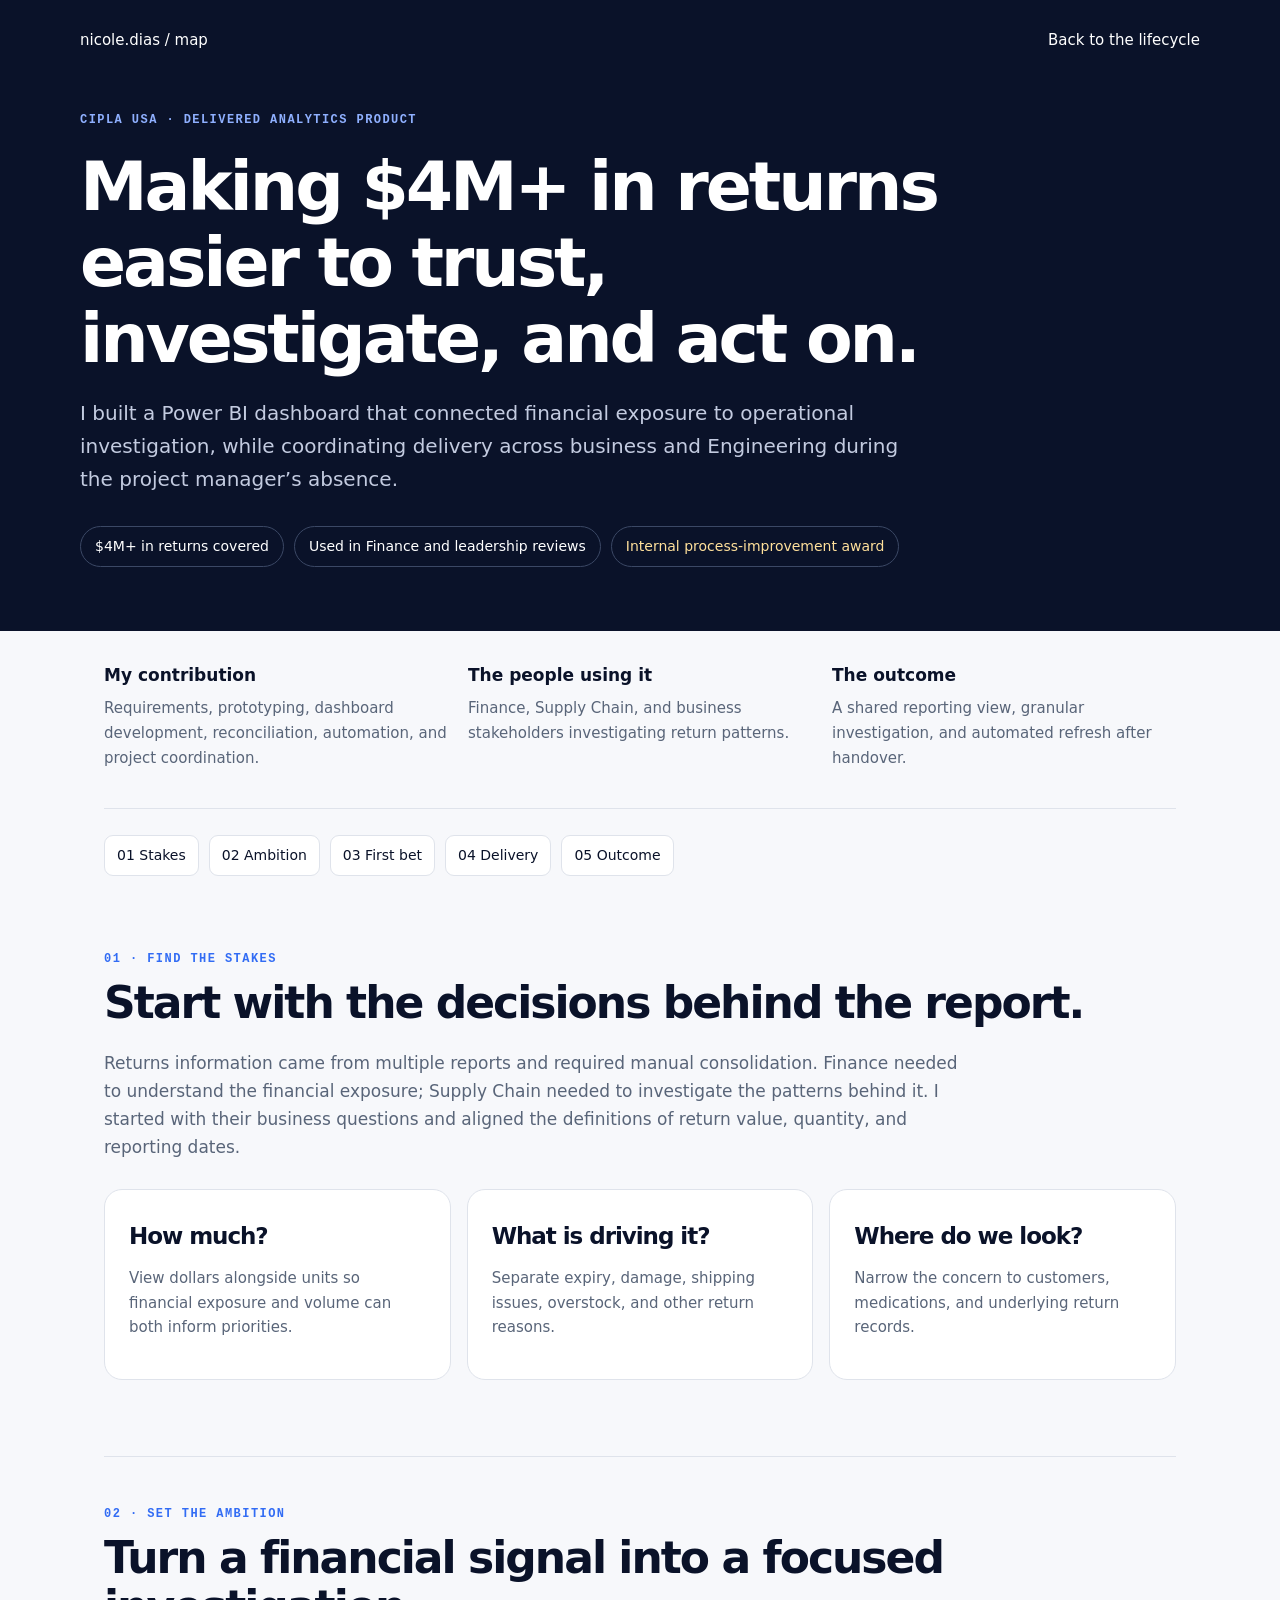
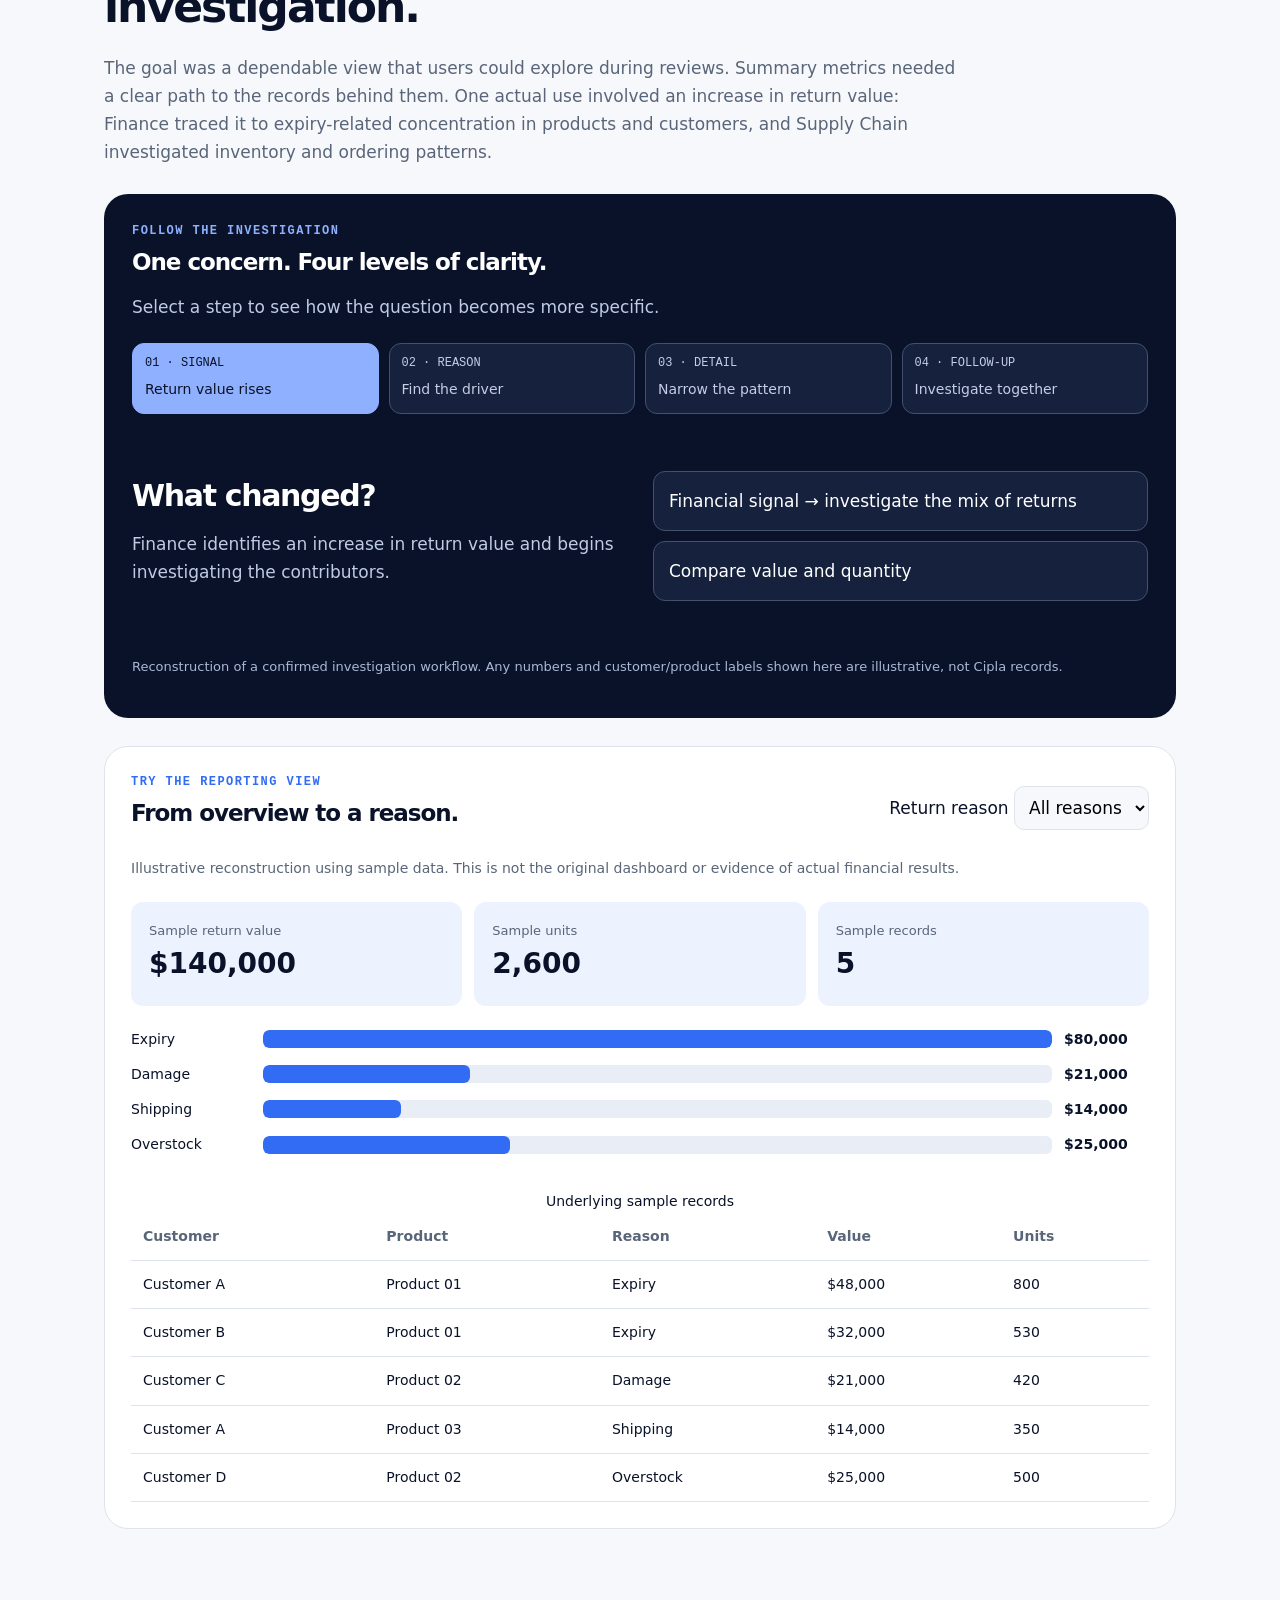
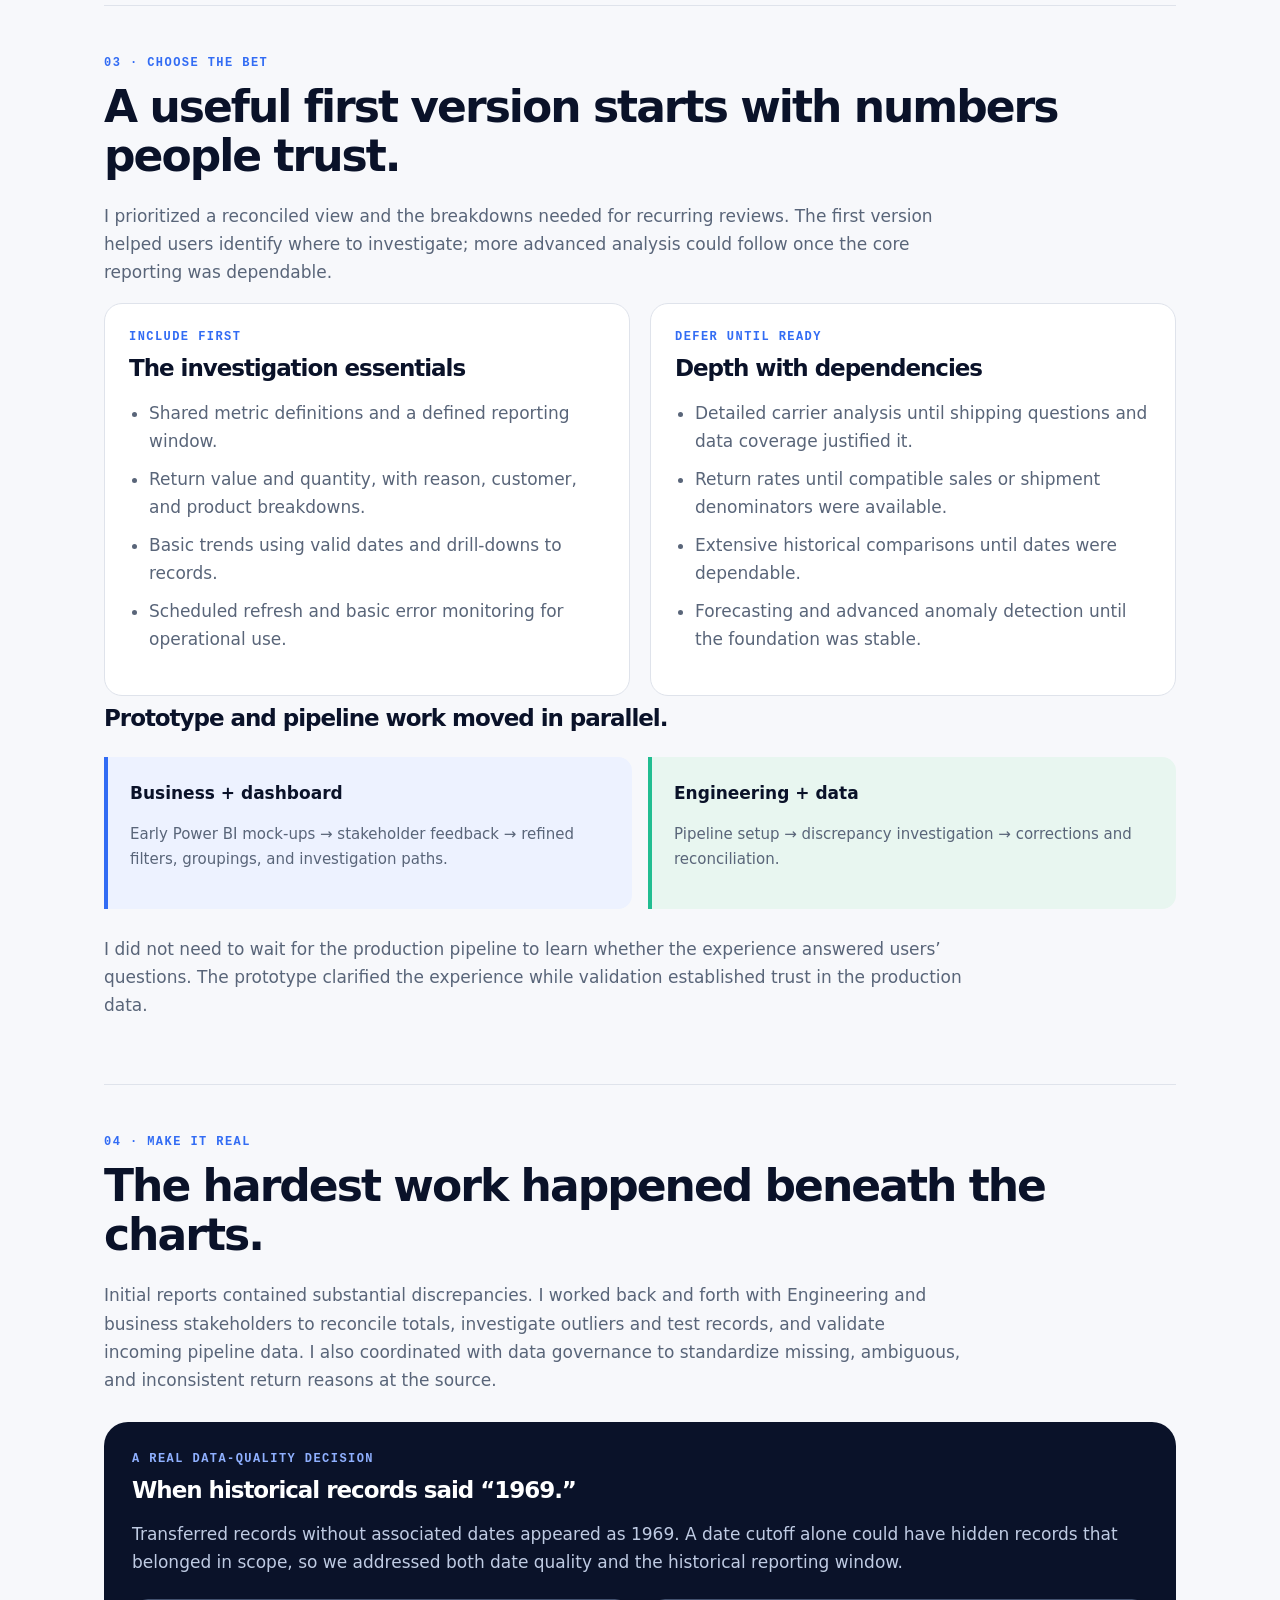
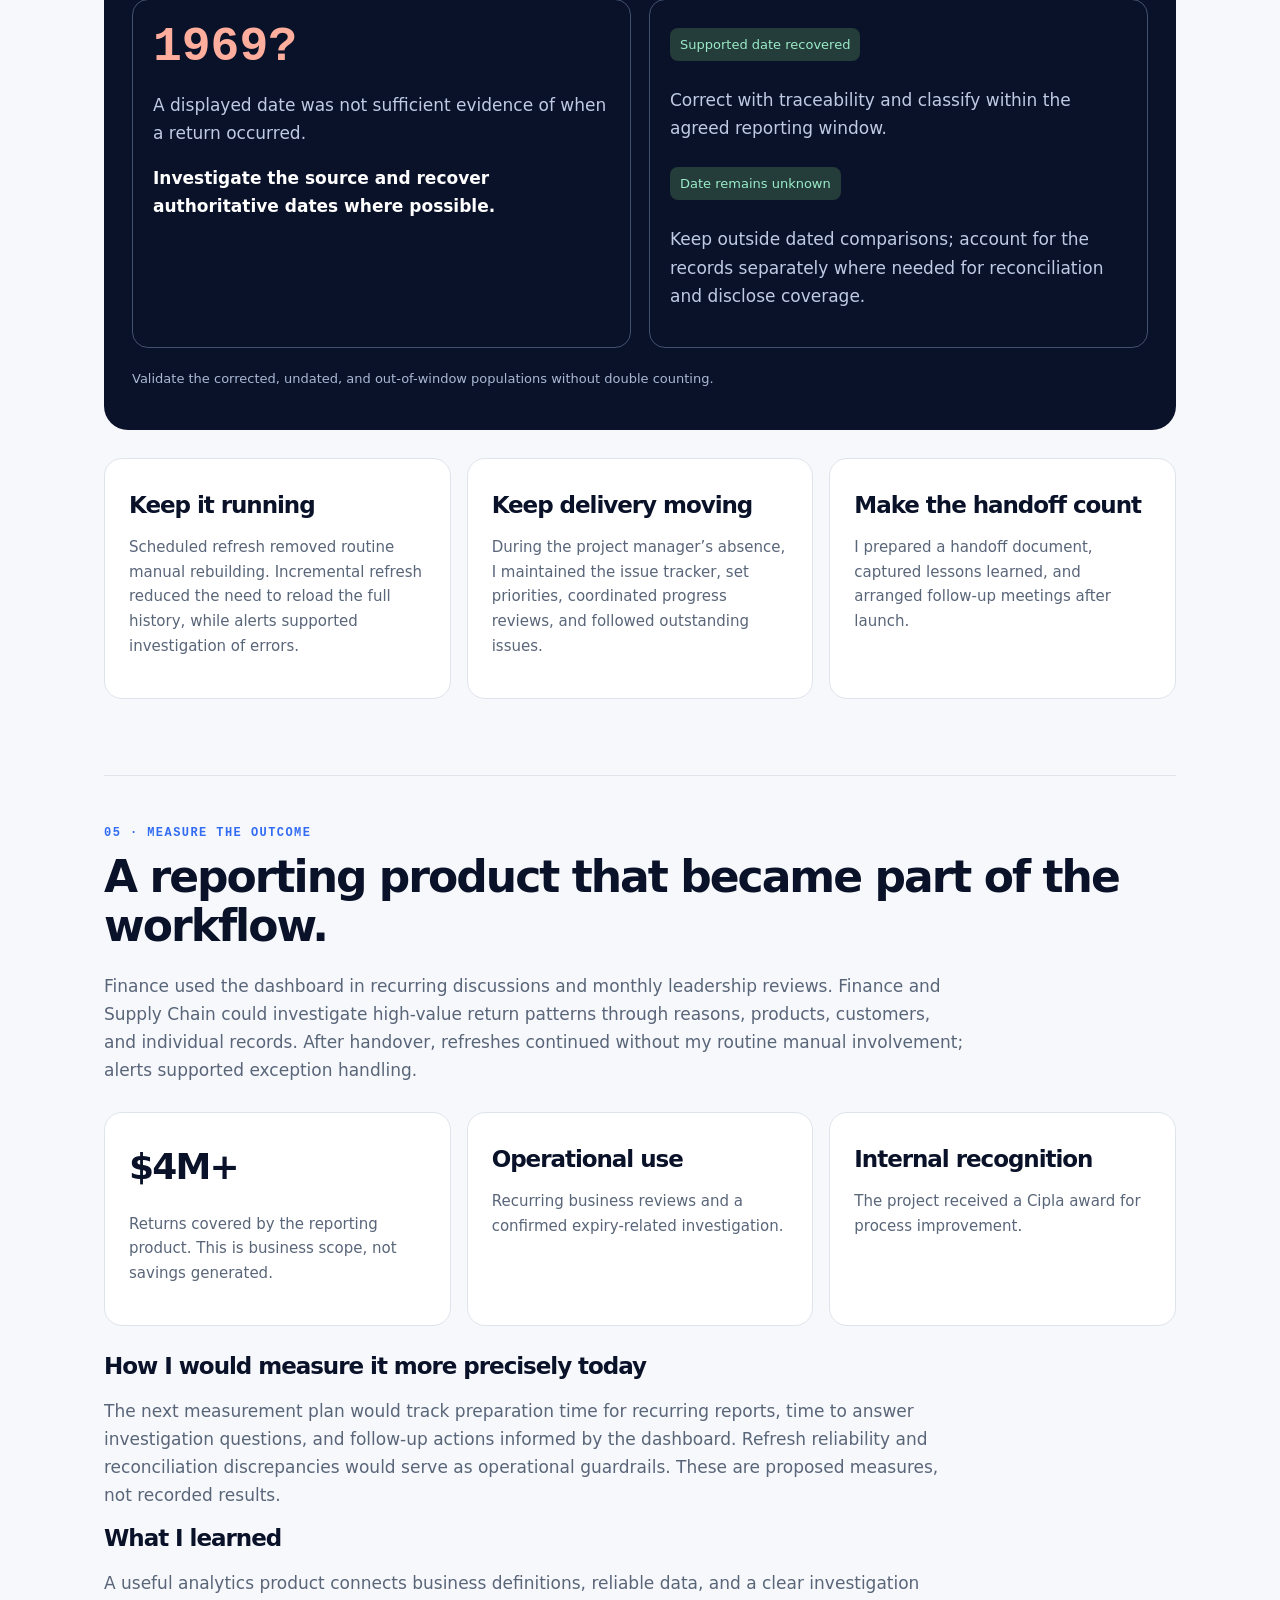
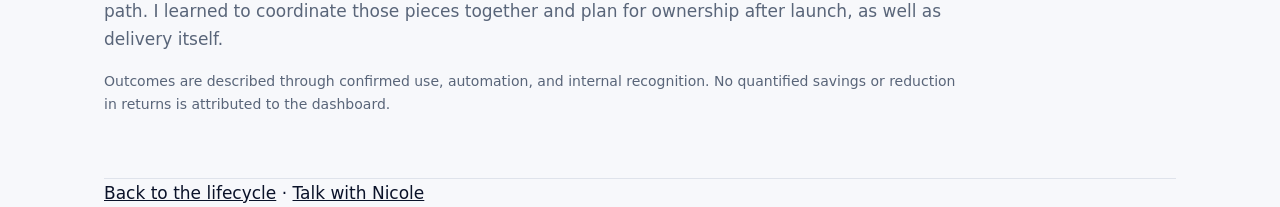
==== cipla-returns.html @ 7eb4c74a "Add Cipla returns case study with interactive investigation and sample reporting" ====
<!doctype html><html lang="en"><head><meta charset="utf-8"><meta name="viewport" content="width=device-width,initial-scale=1"><title>Cipla Returns | Nicole Dias</title><meta name="description" content="How Nicole Dias built reliable returns reporting, coordinated delivery, and helped Finance and Supply Chain investigate $4M+ in product returns."><style>
:root{--ink:#0a1229;--blue:#326cf4;--mint:#21bd91;--paper:#f7f8fb;--muted:#596579;--line:#dfe3eb;--yellow:#f5b82e}*{box-sizing:border-box}body{margin:0;background:var(--paper);color:var(--ink);font:17px/1.65 system-ui,sans-serif}a{color:inherit}button,select{font:inherit}button,a,select{touch-action:manipulation}a:focus-visible,button:focus-visible,select:focus-visible{outline:3px solid var(--yellow);outline-offset:4px}header{background:var(--ink);color:white;padding:28px max(24px,calc((100vw - 1120px)/2)) 64px}.nav{display:flex;justify-content:space-between;gap:20px;font-size:15px}.nav a{text-decoration:none}.wrap{max-width:1120px;margin:auto;padding:0 24px}.kicker{text-transform:uppercase;letter-spacing:.12em;font:600 12px/1.5 ui-monospace,monospace;color:var(--blue)}header .kicker{color:#8fb0ff;margin-top:58px}h1,h2,h3{letter-spacing:-.045em;line-height:1.12}h1{font-size:clamp(38px,6vw,68px);max-width:950px;margin:20px 0}h2{font-size:clamp(30px,4vw,44px);margin:10px 0 22px}h3{font-size:23px;margin:10px 0 16px}header p{color:#c3cbe0;max-width:830px;font-size:20px}.badges{display:flex;gap:10px;flex-wrap:wrap;margin-top:30px}.badge{border:1px solid #3b4865;border-radius:30px;padding:8px 14px;font-size:14px}.badge.award{color:#ffe09b}.overview{display:grid;grid-template-columns:repeat(3,1fr);gap:20px;padding:30px 0;border-bottom:1px solid var(--line)}.overview b{display:block}.overview p{font-size:15px;color:var(--muted);margin:7px 0}.contents{display:flex;gap:10px;flex-wrap:wrap;padding:26px 0}.contents a{border:1px solid var(--line);border-radius:9px;padding:8px 12px;font-size:14px;text-decoration:none;background:white}section{padding:48px 0;scroll-margin-top:20px;border-bottom:1px solid var(--line)}section>p{max-width:860px;color:var(--muted)}.cards{display:grid;grid-template-columns:repeat(3,1fr);gap:16px;margin:28px 0}.card{background:white;border:1px solid var(--line);border-radius:18px;padding:24px}.card p{color:var(--muted);font-size:15px}.card .big{font-size:36px;font-weight:750;letter-spacing:-.05em}.note{font-size:14px;color:var(--muted);margin:14px 0}.visual{background:var(--ink);color:white;border-radius:24px;padding:28px;margin-top:28px}.visual .kicker{color:#8fb0ff}.visual p{color:#bfcbe3}.stepnav{display:grid;grid-template-columns:repeat(4,1fr);gap:10px;margin:22px 0}.stepnav button{border:1px solid #43516e;color:#c4cee5;background:#15213d;border-radius:12px;padding:12px;text-align:left;cursor:pointer;font-size:14px}.stepnav button[aria-pressed=true]{background:#8fb0ff;color:var(--ink);border-color:#8fb0ff}.stepnav small{display:block;font:12px ui-monospace,monospace;margin-bottom:8px}.investigation{min-height:200px;display:grid;grid-template-columns:1fr 1fr;gap:26px;align-items:center}.investigation h3{font-size:30px}.illustration{display:grid;gap:10px}.bar{display:grid;grid-template-columns:110px 1fr 50px;align-items:center;gap:12px;font-size:14px}.track{height:18px;background:#27344f;border-radius:6px;overflow:hidden}.fill{height:100%;background:#8fb0ff;border-radius:6px}.illustration .chip{padding:15px;border:1px solid #44516b;border-radius:12px;background:#15213d}.caption{font-size:13px;color:#aab8d5!important;margin-top:20px}.dash{background:white;border:1px solid var(--line);border-radius:24px;padding:26px;margin:28px 0}.dashhead{display:flex;justify-content:space-between;align-items:center;gap:20px}.dashhead select{max-width:100%;border:1px solid var(--line);padding:10px;border-radius:10px;background:var(--paper)}.metrics{display:grid;grid-template-columns:repeat(3,1fr);gap:12px;margin:22px 0}.metric{background:#edf2ff;border-radius:12px;padding:18px}.metric span{display:block;font-size:13px;color:var(--muted)}.metric strong{font-size:28px}.dashboardbars .track{background:#e8edf6}.dashboardbars .fill{background:var(--blue)}.dashboardbars .bar{color:var(--ink);grid-template-columns:120px 1fr 85px;margin:12px 0}.table-scroll{overflow-x:auto}table{width:100%;border-collapse:collapse;font-size:14px;margin-top:22px}th,td{text-align:left;padding:12px;border-bottom:1px solid var(--line)}th{color:var(--muted)}.scope{display:grid;grid-template-columns:1fr 1fr;gap:20px}.scope ul{padding-left:20px;color:var(--muted)}.scope li{margin:10px 0}.timeline{display:grid;grid-template-columns:1fr 1fr;gap:16px;margin:26px 0}.lane{border-left:4px solid var(--blue);background:#edf2ff;padding:22px;border-radius:0 14px 14px 0}.lane:nth-child(2){border-color:var(--mint);background:#e8f6f0}.lane p{font-size:15px;color:var(--muted)}.dateflow{display:grid;grid-template-columns:1fr 1fr;gap:18px;margin-top:22px}.dateflow>div{border:1px solid #43516e;border-radius:16px;padding:20px}.dateflow b{display:block}.dateflow .old{font:700 48px ui-monospace,monospace;color:#ffae9d}.status{display:inline-block;padding:6px 10px;border-radius:8px;background:#243c3a;color:#9aebc8;font-size:13px;margin:8px 0}footer{padding:40px 0 60px}.skip{position:absolute;left:-9999px}.skip:focus{left:20px;top:20px;background:white;color:black;padding:12px;z-index:2}@media(max-width:700px){.overview,.cards,.scope,.timeline,.dateflow,.investigation{grid-template-columns:1fr}.stepnav{grid-template-columns:1fr 1fr}.dashhead{align-items:start;flex-direction:column}.metrics{grid-template-columns:1fr}.bar,.dashboardbars .bar{grid-template-columns:90px 1fr 65px}.visual,.dash{padding:20px}.nav{flex-wrap:wrap}header{padding-bottom:40px}section{padding:36px 0}}@media(prefers-reduced-motion:reduce){*{scroll-behavior:auto!important}}
</style></head><body><a class="skip" href="#main">Skip to case study</a><header><nav class="nav" aria-label="Main"><a href="index.html">nicole.dias / map</a><a href="index.html#thinking">Back to the lifecycle</a></nav><div class="kicker">Cipla USA · Delivered analytics product</div><h1>Making $4M+ in returns easier to trust, investigate, and act on.</h1><p>I built a Power BI dashboard that connected financial exposure to operational investigation, while coordinating delivery across business and Engineering during the project manager’s absence.</p><div class="badges"><span class="badge">$4M+ in returns covered</span><span class="badge">Used in Finance and leadership reviews</span><span class="badge award">Internal process-improvement award</span></div></header><main id="main" class="wrap"><div class="overview"><div><b>My contribution</b><p>Requirements, prototyping, dashboard development, reconciliation, automation, and project coordination.</p></div><div><b>The people using it</b><p>Finance, Supply Chain, and business stakeholders investigating return patterns.</p></div><div><b>The outcome</b><p>A shared reporting view, granular investigation, and automated refresh after handover.</p></div></div><nav class="contents" aria-label="Case study stages"><a href="#stakes">01 Stakes</a><a href="#ambition">02 Ambition</a><a href="#bet">03 First bet</a><a href="#real">04 Delivery</a><a href="#outcome">05 Outcome</a></nav>
<section id="stakes"><div class="kicker">01 · Find the stakes</div><h2>Start with the decisions behind the report.</h2><p>Returns information came from multiple reports and required manual consolidation. Finance needed to understand the financial exposure; Supply Chain needed to investigate the patterns behind it. I started with their business questions and aligned the definitions of return value, quantity, and reporting dates.</p><div class="cards"><div class="card"><h3>How much?</h3><p>View dollars alongside units so financial exposure and volume can both inform priorities.</p></div><div class="card"><h3>What is driving it?</h3><p>Separate expiry, damage, shipping issues, overstock, and other return reasons.</p></div><div class="card"><h3>Where do we look?</h3><p>Narrow the concern to customers, medications, and underlying return records.</p></div></div></section>
<section id="ambition"><div class="kicker">02 · Set the ambition</div><h2>Turn a financial signal into a focused investigation.</h2><p>The goal was a dependable view that users could explore during reviews. Summary metrics needed a clear path to the records behind them. One actual use involved an increase in return value: Finance traced it to expiry-related concentration in products and customers, and Supply Chain investigated inventory and ordering patterns.</p><div class="visual"><div class="kicker">Follow the investigation</div><h3>One concern. Four levels of clarity.</h3><p>Select a step to see how the question becomes more specific.</p><div class="stepnav" role="group" aria-label="Returns investigation"><button type="button" data-step="0" aria-pressed="true"><small>01 · SIGNAL</small>Return value rises</button><button type="button" data-step="1" aria-pressed="false"><small>02 · REASON</small>Find the driver</button><button type="button" data-step="2" aria-pressed="false"><small>03 · DETAIL</small>Narrow the pattern</button><button type="button" data-step="3" aria-pressed="false"><small>04 · FOLLOW-UP</small>Investigate together</button></div><div class="investigation" aria-live="polite"><div><h3 id="ititle">What changed?</h3><p id="icopy">Finance identifies an increase in return value and begins investigating the contributors.</p></div><div id="ivisual" class="illustration"></div></div><p class="caption">Reconstruction of a confirmed investigation workflow. Any numbers and customer/product labels shown here are illustrative, not Cipla records.</p></div>
<div class="dash"><div class="dashhead"><div><div class="kicker">Try the reporting view</div><h3>From overview to a reason.</h3></div><label>Return reason <select id="reason"><option value="All">All reasons</option><option>Expiry</option><option>Damage</option><option>Shipping</option><option>Overstock</option></select></label></div><p class="note">Illustrative reconstruction using sample data. This is not the original dashboard or evidence of actual financial results.</p><div class="metrics"><div class="metric"><span>Sample return value</span><strong id="dvalue"></strong></div><div class="metric"><span>Sample units</span><strong id="dunits"></strong></div><div class="metric"><span>Sample records</span><strong id="drecords"></strong></div></div><div id="dbars" class="dashboardbars" aria-label="Return value by reason"></div><div class="table-scroll"><table><caption>Underlying sample records</caption><thead><tr><th>Customer</th><th>Product</th><th>Reason</th><th>Value</th><th>Units</th></tr></thead><tbody id="rows"></tbody></table></div></div></section>
<section id="bet"><div class="kicker">03 · Choose the bet</div><h2>A useful first version starts with numbers people trust.</h2><p>I prioritized a reconciled view and the breakdowns needed for recurring reviews. The first version helped users identify where to investigate; more advanced analysis could follow once the core reporting was dependable.</p><div class="scope"><div class="card"><div class="kicker">Include first</div><h3>The investigation essentials</h3><ul><li>Shared metric definitions and a defined reporting window.</li><li>Return value and quantity, with reason, customer, and product breakdowns.</li><li>Basic trends using valid dates and drill-downs to records.</li><li>Scheduled refresh and basic error monitoring for operational use.</li></ul></div><div class="card"><div class="kicker">Defer until ready</div><h3>Depth with dependencies</h3><ul><li>Detailed carrier analysis until shipping questions and data coverage justified it.</li><li>Return rates until compatible sales or shipment denominators were available.</li><li>Extensive historical comparisons until dates were dependable.</li><li>Forecasting and advanced anomaly detection until the foundation was stable.</li></ul></div></div><h3>Prototype and pipeline work moved in parallel.</h3><div class="timeline"><div class="lane"><b>Business + dashboard</b><p>Early Power BI mock-ups → stakeholder feedback → refined filters, groupings, and investigation paths.</p></div><div class="lane"><b>Engineering + data</b><p>Pipeline setup → discrepancy investigation → corrections and reconciliation.</p></div></div><p>I did not need to wait for the production pipeline to learn whether the experience answered users’ questions. The prototype clarified the experience while validation established trust in the production data.</p></section>
<section id="real"><div class="kicker">04 · Make it real</div><h2>The hardest work happened beneath the charts.</h2><p>Initial reports contained substantial discrepancies. I worked back and forth with Engineering and business stakeholders to reconcile totals, investigate outliers and test records, and validate incoming pipeline data. I also coordinated with data governance to standardize missing, ambiguous, and inconsistent return reasons at the source.</p><div class="visual"><div class="kicker">A real data-quality decision</div><h3>When historical records said “1969.”</h3><p>Transferred records without associated dates appeared as 1969. A date cutoff alone could have hidden records that belonged in scope, so we addressed both date quality and the historical reporting window.</p><div class="dateflow"><div><div class="old">1969?</div><p>A displayed date was not sufficient evidence of when a return occurred.</p><b>Investigate the source and recover authoritative dates where possible.</b></div><div><span class="status">Supported date recovered</span><p>Correct with traceability and classify within the agreed reporting window.</p><span class="status">Date remains unknown</span><p>Keep outside dated comparisons; account for the records separately where needed for reconciliation and disclose coverage.</p></div></div><p class="caption">Validate the corrected, undated, and out-of-window populations without double counting.</p></div><div class="cards"><div class="card"><h3>Keep it running</h3><p>Scheduled refresh removed routine manual rebuilding. Incremental refresh reduced the need to reload the full history, while alerts supported investigation of errors.</p></div><div class="card"><h3>Keep delivery moving</h3><p>During the project manager’s absence, I maintained the issue tracker, set priorities, coordinated progress reviews, and followed outstanding issues.</p></div><div class="card"><h3>Make the handoff count</h3><p>I prepared a handoff document, captured lessons learned, and arranged follow-up meetings after launch.</p></div></div></section>
<section id="outcome"><div class="kicker">05 · Measure the outcome</div><h2>A reporting product that became part of the workflow.</h2><p>Finance used the dashboard in recurring discussions and monthly leadership reviews. Finance and Supply Chain could investigate high-value return patterns through reasons, products, customers, and individual records. After handover, refreshes continued without my routine manual involvement; alerts supported exception handling.</p><div class="cards"><div class="card"><div class="big">$4M+</div><p>Returns covered by the reporting product. This is business scope, not savings generated.</p></div><div class="card"><h3>Operational use</h3><p>Recurring business reviews and a confirmed expiry-related investigation.</p></div><div class="card"><h3>Internal recognition</h3><p>The project received a Cipla award for process improvement.</p></div></div><h3>How I would measure it more precisely today</h3><p>The next measurement plan would track preparation time for recurring reports, time to answer investigation questions, and follow-up actions informed by the dashboard. Refresh reliability and reconciliation discrepancies would serve as operational guardrails. These are proposed measures, not recorded results.</p><h3>What I learned</h3><p>A useful analytics product connects business definitions, reliable data, and a clear investigation path. I learned to coordinate those pieces together and plan for ownership after launch, as well as delivery itself.</p><p class="note">Outcomes are described through confirmed use, automation, and internal recognition. No quantified savings or reduction in returns is attributed to the dashboard.</p></section></main><footer class="wrap"><a href="index.html#thinking">Back to the lifecycle</a> · <a href="mailto:dias.nicole210@gmail.com">Talk with Nicole</a></footer>
<script>
const sample=[{customer:'Customer A',product:'Product 01',reason:'Expiry',value:48000,units:800},{customer:'Customer B',product:'Product 01',reason:'Expiry',value:32000,units:530},{customer:'Customer C',product:'Product 02',reason:'Damage',value:21000,units:420},{customer:'Customer A',product:'Product 03',reason:'Shipping',value:14000,units:350},{customer:'Customer D',product:'Product 02',reason:'Overstock',value:25000,units:500}];
const money=n=>new Intl.NumberFormat('en-US',{style:'currency',currency:'USD',maximumFractionDigits:0}).format(n);
function dashboard(){const choice=document.getElementById('reason').value;const data=sample.filter(r=>choice==='All'||r.reason===choice);document.getElementById('dvalue').textContent=money(data.reduce((s,r)=>s+r.value,0));document.getElementById('dunits').textContent=data.reduce((s,r)=>s+r.units,0).toLocaleString();document.getElementById('drecords').textContent=data.length;const reasons=[...new Set(data.map(r=>r.reason))];document.getElementById('dbars').innerHTML=reasons.map(reason=>{const v=data.filter(r=>r.reason===reason).reduce((s,r)=>s+r.value,0);return `<div class="bar"><span>${reason}</span><div class="track"><div class="fill" style="width:${v/80000*100}%"></div></div><b>${money(v)}</b></div>`}).join('');document.getElementById('rows').innerHTML=data.map(r=>`<tr><td>${r.customer}</td><td>${r.product}</td><td>${r.reason}</td><td>${money(r.value)}</td><td>${r.units}</td></tr>`).join('')}
const steps=[{title:'What changed?',copy:'Finance identifies an increase in return value and begins investigating the contributors.',visual:'<div class="chip">Financial signal → investigate the mix of returns</div><div class="chip">Compare value and quantity</div>'},{title:'Which reason stands out?',copy:'Expiry-related returns emerge as a contributor. The next question is where that value is concentrated.',visual:'<div class="chip">Expiry → products and customers</div><div class="chip">Damage · Shipping · Overstock → other investigation paths</div>'},{title:'Where is the concentration?',copy:'Drill-downs narrow the expiry pattern to particular products and customers. Individual records support a closer review.',visual:'<div class="chip">Product → customer → return record</div><div class="chip">Check whether the pattern repeats over time</div>'},{title:'Who follows up?',copy:'Supply Chain reviews inventory and ordering patterns with the relevant business team to determine the appropriate follow-up.',visual:'<div class="chip">Finance: financial exposure</div><div class="chip">Supply Chain: inventory and ordering review</div>'}];
function investigate(i){document.querySelectorAll('[data-step]').forEach(b=>b.setAttribute('aria-pressed',String(Number(b.dataset.step)===i)));document.getElementById('ititle').textContent=steps[i].title;document.getElementById('icopy').textContent=steps[i].copy;document.getElementById('ivisual').innerHTML=steps[i].visual}document.querySelectorAll('[data-step]').forEach(b=>b.addEventListener('click',()=>investigate(Number(b.dataset.step))));document.getElementById('reason').addEventListener('change',dashboard);dashboard();investigate(0);
</script></body></html>
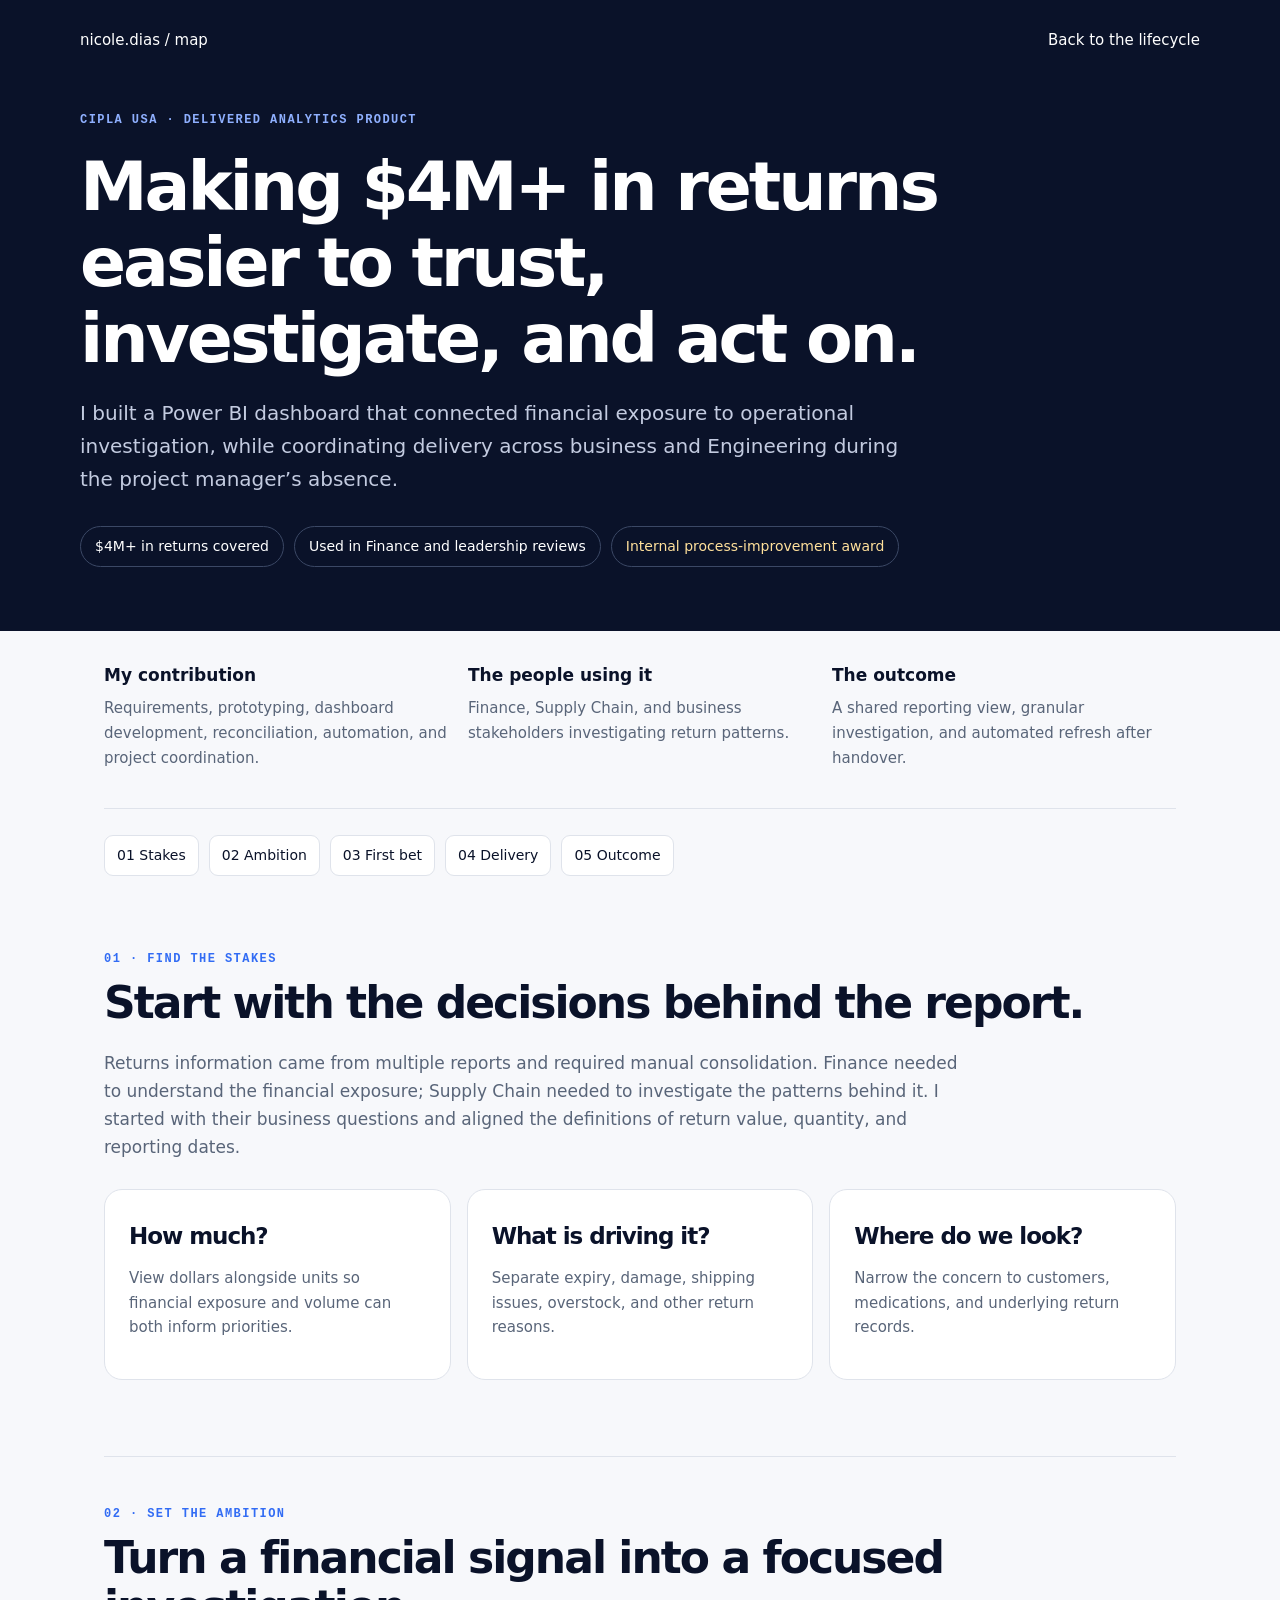
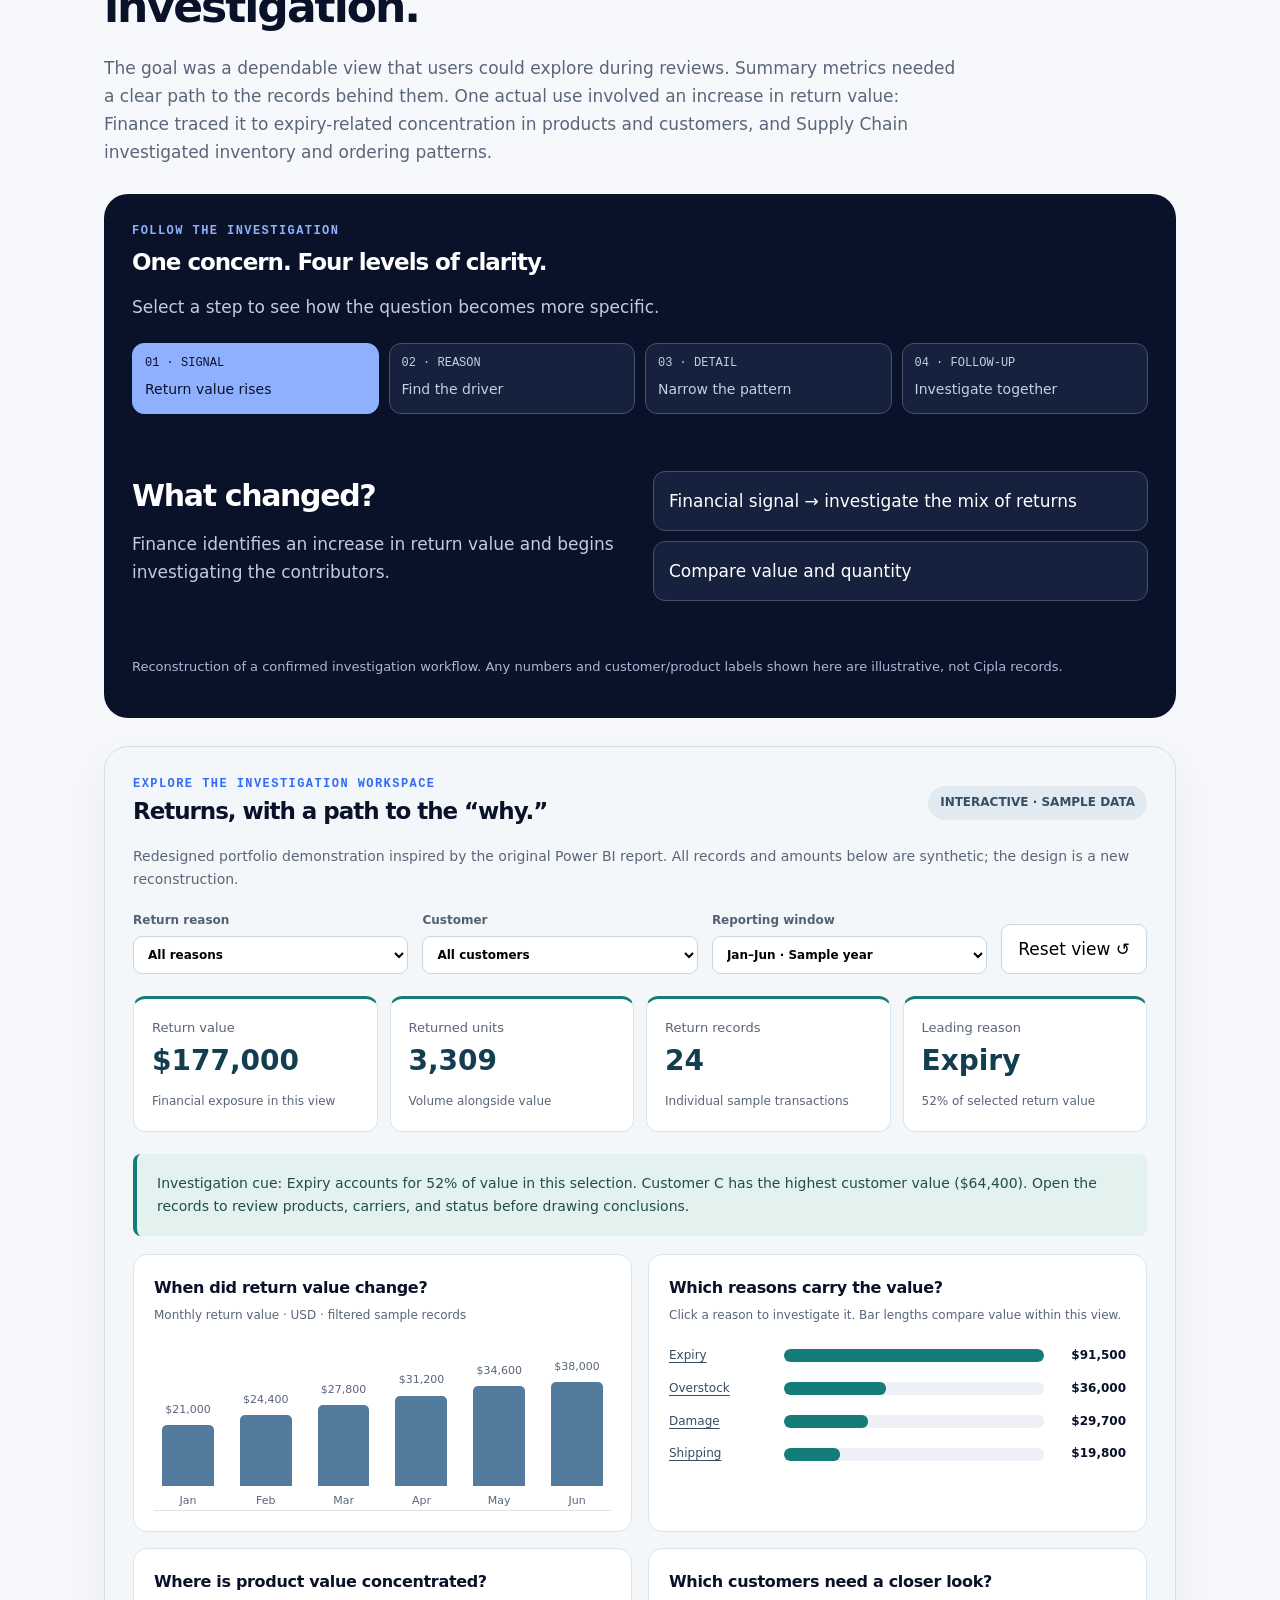
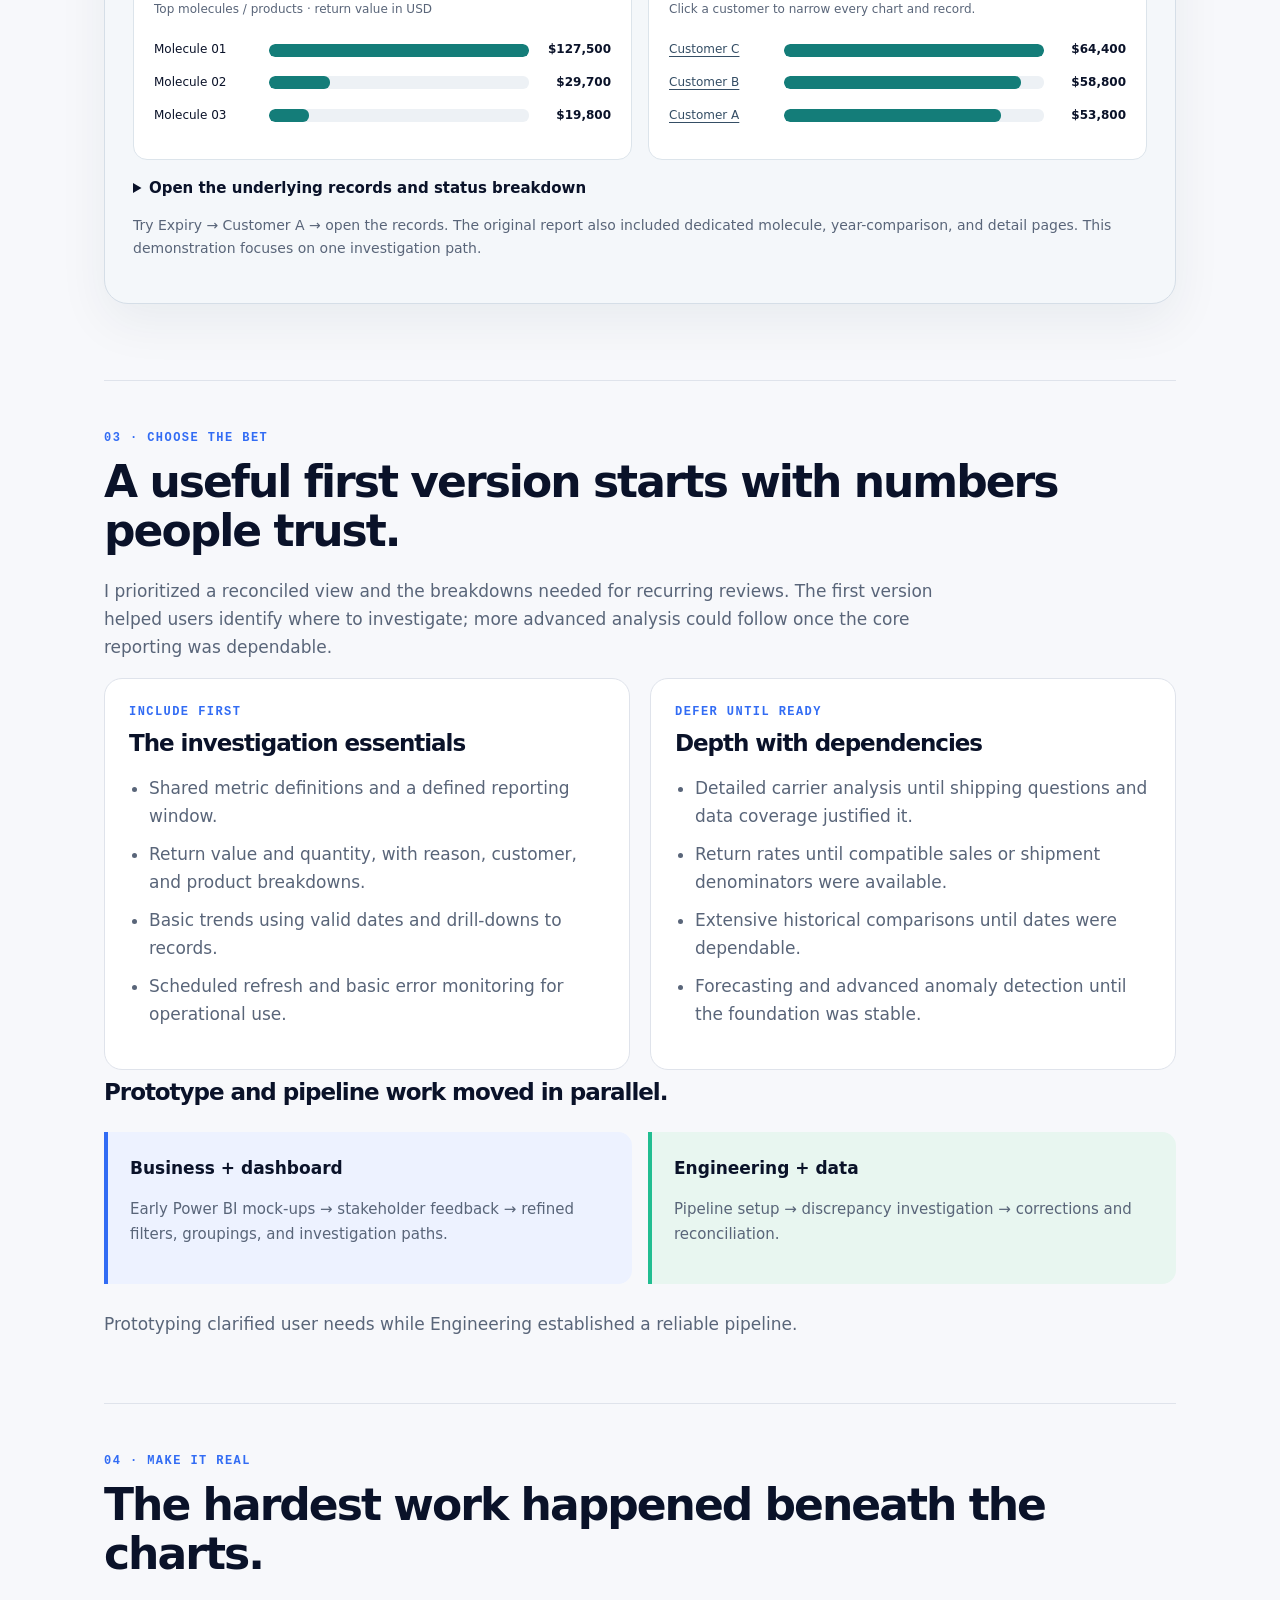
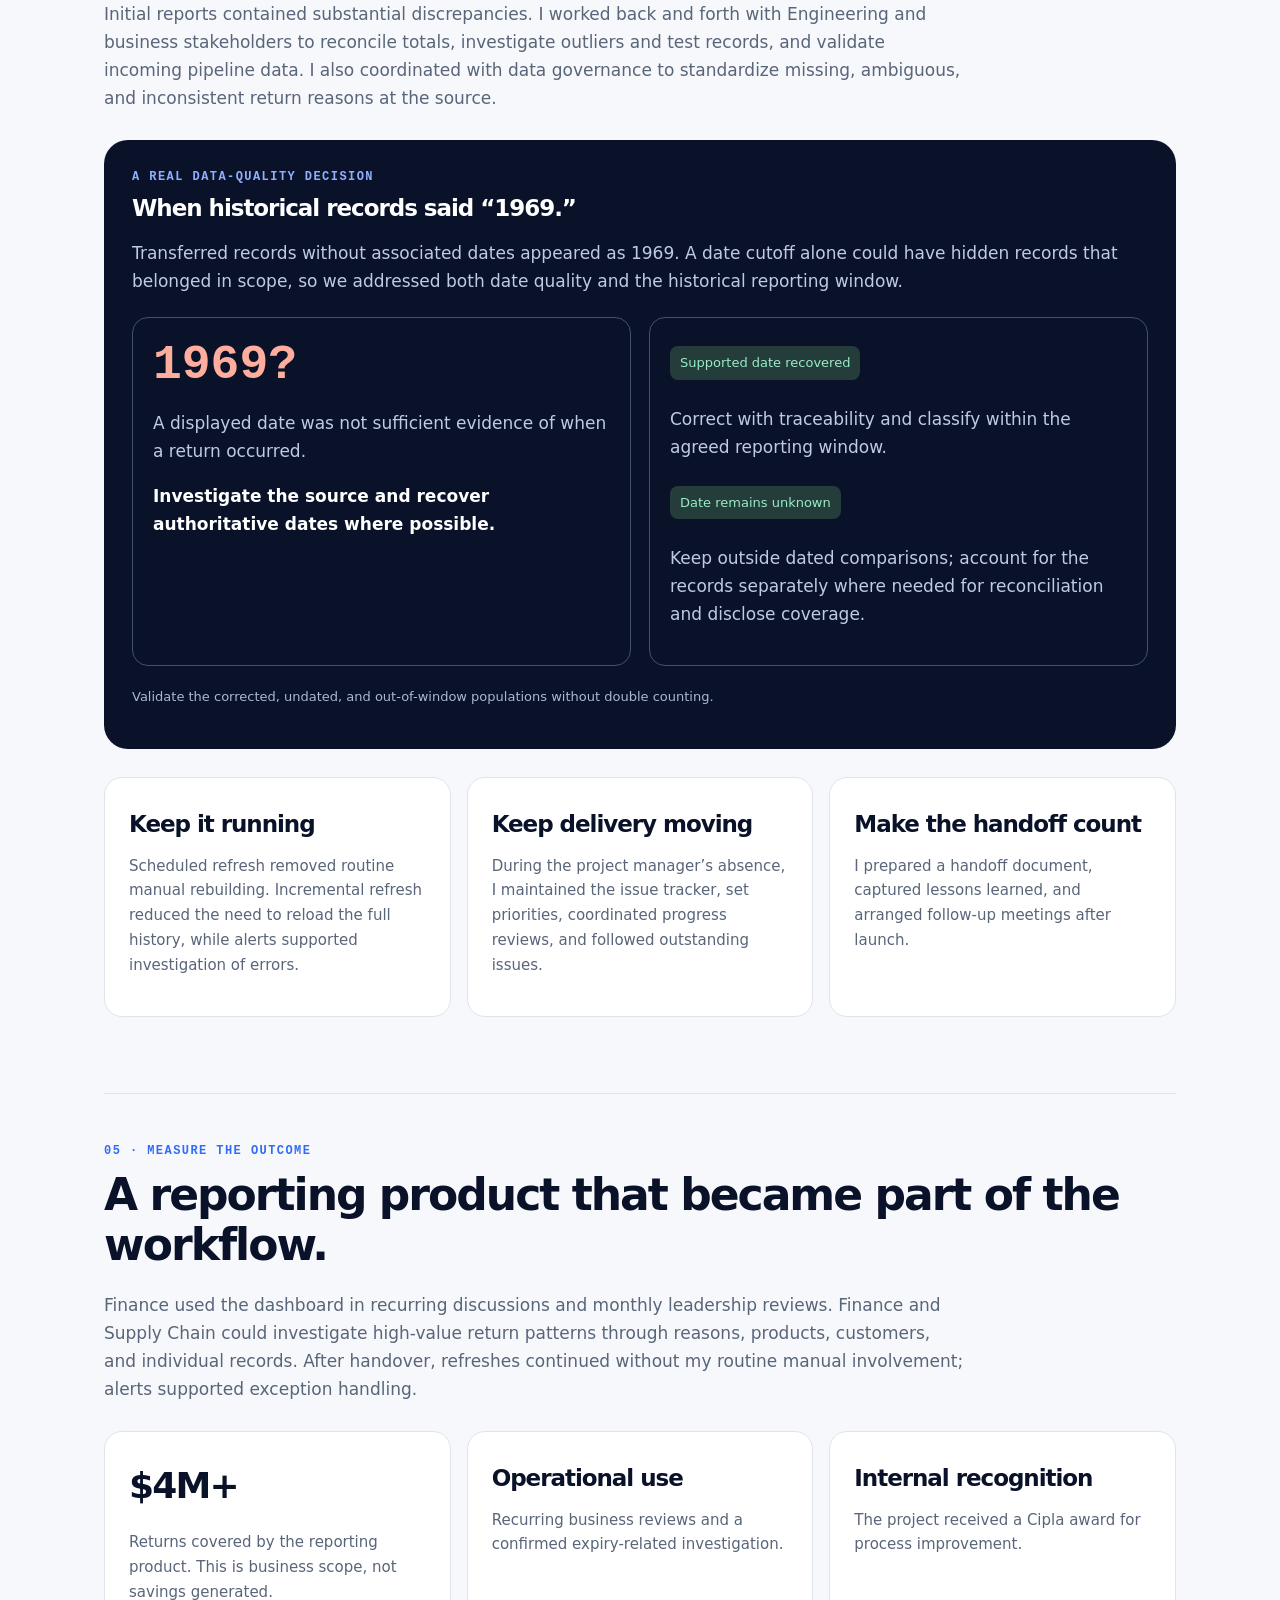
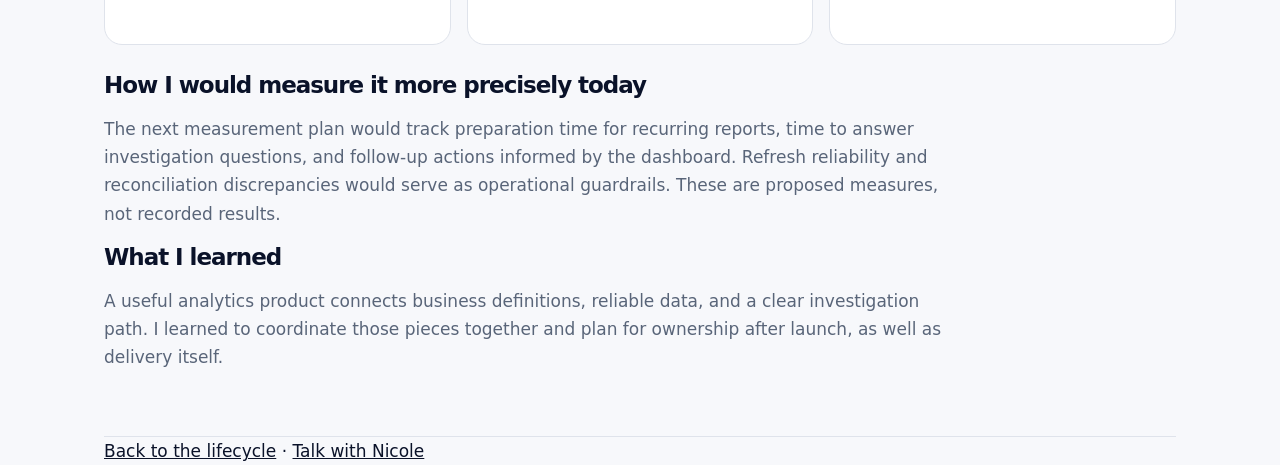
==== commit 6d347a3a: "Redesign returns investigation dashboard with linked filters and richer analysis" ====
--- a/cipla-returns.html
+++ b/cipla-returns.html
@@ -1,16 +1,23 @@
 <!doctype html><html lang="en"><head><meta charset="utf-8"><meta name="viewport" content="width=device-width,initial-scale=1"><title>Cipla Returns | Nicole Dias</title><meta name="description" content="How Nicole Dias built reliable returns reporting, coordinated delivery, and helped Finance and Supply Chain investigate $4M+ in product returns."><style>
 :root{--ink:#0a1229;--blue:#326cf4;--mint:#21bd91;--paper:#f7f8fb;--muted:#596579;--line:#dfe3eb;--yellow:#f5b82e}*{box-sizing:border-box}body{margin:0;background:var(--paper);color:var(--ink);font:17px/1.65 system-ui,sans-serif}a{color:inherit}button,select{font:inherit}button,a,select{touch-action:manipulation}a:focus-visible,button:focus-visible,select:focus-visible{outline:3px solid var(--yellow);outline-offset:4px}header{background:var(--ink);color:white;padding:28px max(24px,calc((100vw - 1120px)/2)) 64px}.nav{display:flex;justify-content:space-between;gap:20px;font-size:15px}.nav a{text-decoration:none}.wrap{max-width:1120px;margin:auto;padding:0 24px}.kicker{text-transform:uppercase;letter-spacing:.12em;font:600 12px/1.5 ui-monospace,monospace;color:var(--blue)}header .kicker{color:#8fb0ff;margin-top:58px}h1,h2,h3{letter-spacing:-.045em;line-height:1.12}h1{font-size:clamp(38px,6vw,68px);max-width:950px;margin:20px 0}h2{font-size:clamp(30px,4vw,44px);margin:10px 0 22px}h3{font-size:23px;margin:10px 0 16px}header p{color:#c3cbe0;max-width:830px;font-size:20px}.badges{display:flex;gap:10px;flex-wrap:wrap;margin-top:30px}.badge{border:1px solid #3b4865;border-radius:30px;padding:8px 14px;font-size:14px}.badge.award{color:#ffe09b}.overview{display:grid;grid-template-columns:repeat(3,1fr);gap:20px;padding:30px 0;border-bottom:1px solid var(--line)}.overview b{display:block}.overview p{font-size:15px;color:var(--muted);margin:7px 0}.contents{display:flex;gap:10px;flex-wrap:wrap;padding:26px 0}.contents a{border:1px solid var(--line);border-radius:9px;padding:8px 12px;font-size:14px;text-decoration:none;background:white}section{padding:48px 0;scroll-margin-top:20px;border-bottom:1px solid var(--line)}section>p{max-width:860px;color:var(--muted)}.cards{display:grid;grid-template-columns:repeat(3,1fr);gap:16px;margin:28px 0}.card{background:white;border:1px solid var(--line);border-radius:18px;padding:24px}.card p{color:var(--muted);font-size:15px}.card .big{font-size:36px;font-weight:750;letter-spacing:-.05em}.note{font-size:14px;color:var(--muted);margin:14px 0}.visual{background:var(--ink);color:white;border-radius:24px;padding:28px;margin-top:28px}.visual .kicker{color:#8fb0ff}.visual p{color:#bfcbe3}.stepnav{display:grid;grid-template-columns:repeat(4,1fr);gap:10px;margin:22px 0}.stepnav button{border:1px solid #43516e;color:#c4cee5;background:#15213d;border-radius:12px;padding:12px;text-align:left;cursor:pointer;font-size:14px}.stepnav button[aria-pressed=true]{background:#8fb0ff;color:var(--ink);border-color:#8fb0ff}.stepnav small{display:block;font:12px ui-monospace,monospace;margin-bottom:8px}.investigation{min-height:200px;display:grid;grid-template-columns:1fr 1fr;gap:26px;align-items:center}.investigation h3{font-size:30px}.illustration{display:grid;gap:10px}.bar{display:grid;grid-template-columns:110px 1fr 50px;align-items:center;gap:12px;font-size:14px}.track{height:18px;background:#27344f;border-radius:6px;overflow:hidden}.fill{height:100%;background:#8fb0ff;border-radius:6px}.illustration .chip{padding:15px;border:1px solid #44516b;border-radius:12px;background:#15213d}.caption{font-size:13px;color:#aab8d5!important;margin-top:20px}.dash{background:white;border:1px solid var(--line);border-radius:24px;padding:26px;margin:28px 0}.dashhead{display:flex;justify-content:space-between;align-items:center;gap:20px}.dashhead select{max-width:100%;border:1px solid var(--line);padding:10px;border-radius:10px;background:var(--paper)}.metrics{display:grid;grid-template-columns:repeat(3,1fr);gap:12px;margin:22px 0}.metric{background:#edf2ff;border-radius:12px;padding:18px}.metric span{display:block;font-size:13px;color:var(--muted)}.metric strong{font-size:28px}.dashboardbars .track{background:#e8edf6}.dashboardbars .fill{background:var(--blue)}.dashboardbars .bar{color:var(--ink);grid-template-columns:120px 1fr 85px;margin:12px 0}.table-scroll{overflow-x:auto}table{width:100%;border-collapse:collapse;font-size:14px;margin-top:22px}th,td{text-align:left;padding:12px;border-bottom:1px solid var(--line)}th{color:var(--muted)}.scope{display:grid;grid-template-columns:1fr 1fr;gap:20px}.scope ul{padding-left:20px;color:var(--muted)}.scope li{margin:10px 0}.timeline{display:grid;grid-template-columns:1fr 1fr;gap:16px;margin:26px 0}.lane{border-left:4px solid var(--blue);background:#edf2ff;padding:22px;border-radius:0 14px 14px 0}.lane:nth-child(2){border-color:var(--mint);background:#e8f6f0}.lane p{font-size:15px;color:var(--muted)}.dateflow{display:grid;grid-template-columns:1fr 1fr;gap:18px;margin-top:22px}.dateflow>div{border:1px solid #43516e;border-radius:16px;padding:20px}.dateflow b{display:block}.dateflow .old{font:700 48px ui-monospace,monospace;color:#ffae9d}.status{display:inline-block;padding:6px 10px;border-radius:8px;background:#243c3a;color:#9aebc8;font-size:13px;margin:8px 0}footer{padding:40px 0 60px}.skip{position:absolute;left:-9999px}.skip:focus{left:20px;top:20px;background:white;color:black;padding:12px;z-index:2}@media(max-width:700px){.overview,.cards,.scope,.timeline,.dateflow,.investigation{grid-template-columns:1fr}.stepnav{grid-template-columns:1fr 1fr}.dashhead{align-items:start;flex-direction:column}.metrics{grid-template-columns:1fr}.bar,.dashboardbars .bar{grid-template-columns:90px 1fr 65px}.visual,.dash{padding:20px}.nav{flex-wrap:wrap}header{padding-bottom:40px}section{padding:36px 0}}@media(prefers-reduced-motion:reduce){*{scroll-behavior:auto!important}}
+
+.dash{background:#f4f7fa;padding:28px;border-color:#d5dee7;box-shadow:0 18px 50px #122b4410}.dashhead h3{margin:6px 0}.sampleflag{background:#e1eaf1;color:#354e65;border-radius:20px;padding:7px 12px;font-size:12px;font-weight:650}.filters{display:flex;flex-wrap:wrap;gap:14px;margin:20px 0}.filters label{font-size:12px;font-weight:650;color:#526174;flex:1;min-width:140px}.filters select{display:block;width:100%;margin-top:5px;padding:10px;border:1px solid #cbd5df;border-radius:9px;background:white}.filters button{align-self:end;padding:10px 16px;border:1px solid #cbd5df;border-radius:9px;background:white;cursor:pointer}.metrics{grid-template-columns:repeat(4,1fr)}.metric{background:white;border:1px solid #dce4eb;border-top:3px solid #147d79}.metric strong{display:block;color:#133e50}.metric small{font-size:12px;color:#596579}.chartgrid{display:grid;grid-template-columns:1fr 1fr;gap:16px}.chartpanel{background:white;border:1px solid #dce4eb;border-radius:14px;padding:20px;min-width:0}.chartpanel h4{margin:0;font-size:16px;letter-spacing:-.02em}.chartpanel p{margin:5px 0 20px;font-size:12px;color:#596579}.rank{display:grid;grid-template-columns:105px 1fr 72px;gap:10px;align-items:center;margin:13px 0;font-size:12px}.rank button{border:0;background:none;padding:0;color:#354e65;text-align:left;cursor:pointer;text-decoration:underline;text-underline-offset:3px}.rank .track{height:13px;background:#edf1f5}.rank .fill{background:#147d79}.rank b{text-align:right}.trend{display:flex;gap:10px;height:165px;align-items:end;padding-top:12px;border-bottom:1px solid #dce4eb}.monthbar{flex:1;text-align:center;display:flex;flex-direction:column;justify-content:end;height:100%;font-size:11px;color:#596579}.monthbar i{display:block;background:#537b9e;border-radius:5px 5px 0 0;min-height:2px;margin:6px 8px}.monthbar b{font-size:11px;font-weight:500}.insight{margin:18px 0;padding:18px 20px;background:#e4f2ef;border-left:4px solid #147d79;border-radius:8px;color:#214d49;font-size:14px}.statusline{display:flex;gap:10px;flex-wrap:wrap;margin:14px 0}.statusline span{font-size:12px;padding:7px 10px;border-radius:8px;background:#eef2f7}.records{margin-top:16px}.records summary{cursor:pointer;font-weight:650;font-size:15px}.records table{white-space:nowrap}.empty{padding:18px;color:#596579;font-size:14px}@media(max-width:700px){.chartgrid{grid-template-columns:1fr}.metrics{grid-template-columns:1fr 1fr}.dash{padding:18px}.rank{grid-template-columns:90px 1fr 65px}.metric strong{font-size:24px}}
 </style></head><body><a class="skip" href="#main">Skip to case study</a><header><nav class="nav" aria-label="Main"><a href="index.html">nicole.dias / map</a><a href="index.html#thinking">Back to the lifecycle</a></nav><div class="kicker">Cipla USA · Delivered analytics product</div><h1>Making $4M+ in returns easier to trust, investigate, and act on.</h1><p>I built a Power BI dashboard that connected financial exposure to operational investigation, while coordinating delivery across business and Engineering during the project manager’s absence.</p><div class="badges"><span class="badge">$4M+ in returns covered</span><span class="badge">Used in Finance and leadership reviews</span><span class="badge award">Internal process-improvement award</span></div></header><main id="main" class="wrap"><div class="overview"><div><b>My contribution</b><p>Requirements, prototyping, dashboard development, reconciliation, automation, and project coordination.</p></div><div><b>The people using it</b><p>Finance, Supply Chain, and business stakeholders investigating return patterns.</p></div><div><b>The outcome</b><p>A shared reporting view, granular investigation, and automated refresh after handover.</p></div></div><nav class="contents" aria-label="Case study stages"><a href="#stakes">01 Stakes</a><a href="#ambition">02 Ambition</a><a href="#bet">03 First bet</a><a href="#real">04 Delivery</a><a href="#outcome">05 Outcome</a></nav>
 <section id="stakes"><div class="kicker">01 · Find the stakes</div><h2>Start with the decisions behind the report.</h2><p>Returns information came from multiple reports and required manual consolidation. Finance needed to understand the financial exposure; Supply Chain needed to investigate the patterns behind it. I started with their business questions and aligned the definitions of return value, quantity, and reporting dates.</p><div class="cards"><div class="card"><h3>How much?</h3><p>View dollars alongside units so financial exposure and volume can both inform priorities.</p></div><div class="card"><h3>What is driving it?</h3><p>Separate expiry, damage, shipping issues, overstock, and other return reasons.</p></div><div class="card"><h3>Where do we look?</h3><p>Narrow the concern to customers, medications, and underlying return records.</p></div></div></section>
 <section id="ambition"><div class="kicker">02 · Set the ambition</div><h2>Turn a financial signal into a focused investigation.</h2><p>The goal was a dependable view that users could explore during reviews. Summary metrics needed a clear path to the records behind them. One actual use involved an increase in return value: Finance traced it to expiry-related concentration in products and customers, and Supply Chain investigated inventory and ordering patterns.</p><div class="visual"><div class="kicker">Follow the investigation</div><h3>One concern. Four levels of clarity.</h3><p>Select a step to see how the question becomes more specific.</p><div class="stepnav" role="group" aria-label="Returns investigation"><button type="button" data-step="0" aria-pressed="true"><small>01 · SIGNAL</small>Return value rises</button><button type="button" data-step="1" aria-pressed="false"><small>02 · REASON</small>Find the driver</button><button type="button" data-step="2" aria-pressed="false"><small>03 · DETAIL</small>Narrow the pattern</button><button type="button" data-step="3" aria-pressed="false"><small>04 · FOLLOW-UP</small>Investigate together</button></div><div class="investigation" aria-live="polite"><div><h3 id="ititle">What changed?</h3><p id="icopy">Finance identifies an increase in return value and begins investigating the contributors.</p></div><div id="ivisual" class="illustration"></div></div><p class="caption">Reconstruction of a confirmed investigation workflow. Any numbers and customer/product labels shown here are illustrative, not Cipla records.</p></div>
-<div class="dash"><div class="dashhead"><div><div class="kicker">Try the reporting view</div><h3>From overview to a reason.</h3></div><label>Return reason <select id="reason"><option value="All">All reasons</option><option>Expiry</option><option>Damage</option><option>Shipping</option><option>Overstock</option></select></label></div><p class="note">Illustrative reconstruction using sample data. This is not the original dashboard or evidence of actual financial results.</p><div class="metrics"><div class="metric"><span>Sample return value</span><strong id="dvalue"></strong></div><div class="metric"><span>Sample units</span><strong id="dunits"></strong></div><div class="metric"><span>Sample records</span><strong id="drecords"></strong></div></div><div id="dbars" class="dashboardbars" aria-label="Return value by reason"></div><div class="table-scroll"><table><caption>Underlying sample records</caption><thead><tr><th>Customer</th><th>Product</th><th>Reason</th><th>Value</th><th>Units</th></tr></thead><tbody id="rows"></tbody></table></div></div></section>
-<section id="bet"><div class="kicker">03 · Choose the bet</div><h2>A useful first version starts with numbers people trust.</h2><p>I prioritized a reconciled view and the breakdowns needed for recurring reviews. The first version helped users identify where to investigate; more advanced analysis could follow once the core reporting was dependable.</p><div class="scope"><div class="card"><div class="kicker">Include first</div><h3>The investigation essentials</h3><ul><li>Shared metric definitions and a defined reporting window.</li><li>Return value and quantity, with reason, customer, and product breakdowns.</li><li>Basic trends using valid dates and drill-downs to records.</li><li>Scheduled refresh and basic error monitoring for operational use.</li></ul></div><div class="card"><div class="kicker">Defer until ready</div><h3>Depth with dependencies</h3><ul><li>Detailed carrier analysis until shipping questions and data coverage justified it.</li><li>Return rates until compatible sales or shipment denominators were available.</li><li>Extensive historical comparisons until dates were dependable.</li><li>Forecasting and advanced anomaly detection until the foundation was stable.</li></ul></div></div><h3>Prototype and pipeline work moved in parallel.</h3><div class="timeline"><div class="lane"><b>Business + dashboard</b><p>Early Power BI mock-ups → stakeholder feedback → refined filters, groupings, and investigation paths.</p></div><div class="lane"><b>Engineering + data</b><p>Pipeline setup → discrepancy investigation → corrections and reconciliation.</p></div></div><p>I did not need to wait for the production pipeline to learn whether the experience answered users’ questions. The prototype clarified the experience while validation established trust in the production data.</p></section>
+<div class="dash"><div class="dashhead"><div><div class="kicker">Explore the investigation workspace</div><h3>Returns, with a path to the “why.”</h3></div><span class="sampleflag">INTERACTIVE · SAMPLE DATA</span></div><p class="note">Redesigned portfolio demonstration inspired by the original Power BI report. All records and amounts below are synthetic; the design is a new reconstruction.</p><div class="filters"><label>Return reason<select id="reason"><option value="All">All reasons</option><option>Expiry</option><option>Damage</option><option>Shipping</option><option>Overstock</option></select></label><label>Customer<select id="customer"><option value="All">All customers</option><option>Customer A</option><option>Customer B</option><option>Customer C</option></select></label><label>Reporting window<select id="period"><option value="All">Jan–Jun · Sample year</option><option value="Q1">Jan–Mar</option><option value="Q2">Apr–Jun</option></select></label><button id="reset" type="button">Reset view ↺</button></div><div class="metrics" aria-live="polite"><div class="metric"><span>Return value</span><strong id="dvalue"></strong><small>Financial exposure in this view</small></div><div class="metric"><span>Returned units</span><strong id="dunits"></strong><small>Volume alongside value</small></div><div class="metric"><span>Return records</span><strong id="drecords"></strong><small>Individual sample transactions</small></div><div class="metric"><span>Leading reason</span><strong id="dleading"></strong><small id="dshare"></small></div></div><div id="insight" class="insight" aria-live="polite"></div><div class="chartgrid"><div class="chartpanel"><h4>When did return value change?</h4><p>Monthly return value · USD · filtered sample records</p><div id="trend" class="trend"></div></div><div class="chartpanel"><h4>Which reasons carry the value?</h4><p>Click a reason to investigate it. Bar lengths compare value within this view.</p><div id="dbars"></div></div><div class="chartpanel"><h4>Where is product value concentrated?</h4><p>Top molecules / products · return value in USD</p><div id="products"></div></div><div class="chartpanel"><h4>Which customers need a closer look?</h4><p>Click a customer to narrow every chart and record.</p><div id="customers"></div></div></div><details class="records"><summary>Open the underlying records and status breakdown</summary><div id="statuses" class="statusline"></div><div class="table-scroll"><table><caption>Sample records matching the selected filters · carrier and status retained for follow-up</caption><thead><tr><th>Record</th><th>Month</th><th>Customer</th><th>Molecule / product</th><th>Reason</th><th>Carrier</th><th>Status</th><th>Value</th><th>Units</th></tr></thead><tbody id="rows"></tbody></table></div></details><p class="note">Try Expiry → Customer A → open the records. The original report also included dedicated molecule, year-comparison, and detail pages. This demonstration focuses on one investigation path.</p></div></section>
+<section id="bet"><div class="kicker">03 · Choose the bet</div><h2>A useful first version starts with numbers people trust.</h2><p>I prioritized a reconciled view and the breakdowns needed for recurring reviews. The first version helped users identify where to investigate; more advanced analysis could follow once the core reporting was dependable.</p><div class="scope"><div class="card"><div class="kicker">Include first</div><h3>The investigation essentials</h3><ul><li>Shared metric definitions and a defined reporting window.</li><li>Return value and quantity, with reason, customer, and product breakdowns.</li><li>Basic trends using valid dates and drill-downs to records.</li><li>Scheduled refresh and basic error monitoring for operational use.</li></ul></div><div class="card"><div class="kicker">Defer until ready</div><h3>Depth with dependencies</h3><ul><li>Detailed carrier analysis until shipping questions and data coverage justified it.</li><li>Return rates until compatible sales or shipment denominators were available.</li><li>Extensive historical comparisons until dates were dependable.</li><li>Forecasting and advanced anomaly detection until the foundation was stable.</li></ul></div></div><h3>Prototype and pipeline work moved in parallel.</h3><div class="timeline"><div class="lane"><b>Business + dashboard</b><p>Early Power BI mock-ups → stakeholder feedback → refined filters, groupings, and investigation paths.</p></div><div class="lane"><b>Engineering + data</b><p>Pipeline setup → discrepancy investigation → corrections and reconciliation.</p></div></div><p>Prototyping clarified user needs while Engineering established a reliable pipeline.</p></section>
 <section id="real"><div class="kicker">04 · Make it real</div><h2>The hardest work happened beneath the charts.</h2><p>Initial reports contained substantial discrepancies. I worked back and forth with Engineering and business stakeholders to reconcile totals, investigate outliers and test records, and validate incoming pipeline data. I also coordinated with data governance to standardize missing, ambiguous, and inconsistent return reasons at the source.</p><div class="visual"><div class="kicker">A real data-quality decision</div><h3>When historical records said “1969.”</h3><p>Transferred records without associated dates appeared as 1969. A date cutoff alone could have hidden records that belonged in scope, so we addressed both date quality and the historical reporting window.</p><div class="dateflow"><div><div class="old">1969?</div><p>A displayed date was not sufficient evidence of when a return occurred.</p><b>Investigate the source and recover authoritative dates where possible.</b></div><div><span class="status">Supported date recovered</span><p>Correct with traceability and classify within the agreed reporting window.</p><span class="status">Date remains unknown</span><p>Keep outside dated comparisons; account for the records separately where needed for reconciliation and disclose coverage.</p></div></div><p class="caption">Validate the corrected, undated, and out-of-window populations without double counting.</p></div><div class="cards"><div class="card"><h3>Keep it running</h3><p>Scheduled refresh removed routine manual rebuilding. Incremental refresh reduced the need to reload the full history, while alerts supported investigation of errors.</p></div><div class="card"><h3>Keep delivery moving</h3><p>During the project manager’s absence, I maintained the issue tracker, set priorities, coordinated progress reviews, and followed outstanding issues.</p></div><div class="card"><h3>Make the handoff count</h3><p>I prepared a handoff document, captured lessons learned, and arranged follow-up meetings after launch.</p></div></div></section>
-<section id="outcome"><div class="kicker">05 · Measure the outcome</div><h2>A reporting product that became part of the workflow.</h2><p>Finance used the dashboard in recurring discussions and monthly leadership reviews. Finance and Supply Chain could investigate high-value return patterns through reasons, products, customers, and individual records. After handover, refreshes continued without my routine manual involvement; alerts supported exception handling.</p><div class="cards"><div class="card"><div class="big">$4M+</div><p>Returns covered by the reporting product. This is business scope, not savings generated.</p></div><div class="card"><h3>Operational use</h3><p>Recurring business reviews and a confirmed expiry-related investigation.</p></div><div class="card"><h3>Internal recognition</h3><p>The project received a Cipla award for process improvement.</p></div></div><h3>How I would measure it more precisely today</h3><p>The next measurement plan would track preparation time for recurring reports, time to answer investigation questions, and follow-up actions informed by the dashboard. Refresh reliability and reconciliation discrepancies would serve as operational guardrails. These are proposed measures, not recorded results.</p><h3>What I learned</h3><p>A useful analytics product connects business definitions, reliable data, and a clear investigation path. I learned to coordinate those pieces together and plan for ownership after launch, as well as delivery itself.</p><p class="note">Outcomes are described through confirmed use, automation, and internal recognition. No quantified savings or reduction in returns is attributed to the dashboard.</p></section></main><footer class="wrap"><a href="index.html#thinking">Back to the lifecycle</a> · <a href="mailto:dias.nicole210@gmail.com">Talk with Nicole</a></footer>
+<section id="outcome"><div class="kicker">05 · Measure the outcome</div><h2>A reporting product that became part of the workflow.</h2><p>Finance used the dashboard in recurring discussions and monthly leadership reviews. Finance and Supply Chain could investigate high-value return patterns through reasons, products, customers, and individual records. After handover, refreshes continued without my routine manual involvement; alerts supported exception handling.</p><div class="cards"><div class="card"><div class="big">$4M+</div><p>Returns covered by the reporting product. This is business scope, not savings generated.</p></div><div class="card"><h3>Operational use</h3><p>Recurring business reviews and a confirmed expiry-related investigation.</p></div><div class="card"><h3>Internal recognition</h3><p>The project received a Cipla award for process improvement.</p></div></div><h3>How I would measure it more precisely today</h3><p>The next measurement plan would track preparation time for recurring reports, time to answer investigation questions, and follow-up actions informed by the dashboard. Refresh reliability and reconciliation discrepancies would serve as operational guardrails. These are proposed measures, not recorded results.</p><h3>What I learned</h3><p>A useful analytics product connects business definitions, reliable data, and a clear investigation path. I learned to coordinate those pieces together and plan for ownership after launch, as well as delivery itself.</p></section></main><footer class="wrap"><a href="index.html#thinking">Back to the lifecycle</a> · <a href="mailto:dias.nicole210@gmail.com">Talk with Nicole</a></footer>
 <script>
-const sample=[{customer:'Customer A',product:'Product 01',reason:'Expiry',value:48000,units:800},{customer:'Customer B',product:'Product 01',reason:'Expiry',value:32000,units:530},{customer:'Customer C',product:'Product 02',reason:'Damage',value:21000,units:420},{customer:'Customer A',product:'Product 03',reason:'Shipping',value:14000,units:350},{customer:'Customer D',product:'Product 02',reason:'Overstock',value:25000,units:500}];
+const months=['Jan','Feb','Mar','Apr','May','Jun'];
+const reasons=['Expiry','Damage','Shipping','Overstock'];
+const sample=months.flatMap((month,m)=>reasons.map((reason,r)=>({id:'R'+(1001+m*4+r),month,mi:m,customer:['Customer A','Customer B','Customer C'][(m+r)%3],product:['Molecule 01','Molecule 02','Molecule 03'][r%3],reason,value:[9000,4200,2800,5000][r]+m*[2500,300,200,400][r],units:[150,84,70,100][r]+m*[40,6,5,8][r],carrier:['Carrier A','Carrier B'][m%2],status:['Open','Pending closure','Closed'][(m+r)%3]})));
 const money=n=>new Intl.NumberFormat('en-US',{style:'currency',currency:'USD',maximumFractionDigits:0}).format(n);
-function dashboard(){const choice=document.getElementById('reason').value;const data=sample.filter(r=>choice==='All'||r.reason===choice);document.getElementById('dvalue').textContent=money(data.reduce((s,r)=>s+r.value,0));document.getElementById('dunits').textContent=data.reduce((s,r)=>s+r.units,0).toLocaleString();document.getElementById('drecords').textContent=data.length;const reasons=[...new Set(data.map(r=>r.reason))];document.getElementById('dbars').innerHTML=reasons.map(reason=>{const v=data.filter(r=>r.reason===reason).reduce((s,r)=>s+r.value,0);return `<div class="bar"><span>${reason}</span><div class="track"><div class="fill" style="width:${v/80000*100}%"></div></div><b>${money(v)}</b></div>`}).join('');document.getElementById('rows').innerHTML=data.map(r=>`<tr><td>${r.customer}</td><td>${r.product}</td><td>${r.reason}</td><td>${money(r.value)}</td><td>${r.units}</td></tr>`).join('')}
+const groups=(data,key)=>Object.entries(data.reduce((a,r)=>(a[r[key]]=(a[r[key]]||0)+r.value,a),{})).sort((a,b)=>b[1]-a[1]);
+function ranks(data,key,target,filter){const g=groups(data,key),max=g[0]?.[1]||1;document.getElementById(target).innerHTML=g.map(([label,v])=>`<div class="rank">${filter?`<button type="button" data-filter="${filter}" data-value="${label}">${label}</button>`:`<span>${label}</span>`}<div class="track"><div class="fill" style="width:${v/max*100}%"></div></div><b>${money(v)}</b></div>`).join('')||'<div class="empty">No matching records.</div>'}
+function dashboard(){const reason=document.getElementById('reason').value,customer=document.getElementById('customer').value,period=document.getElementById('period').value;const data=sample.filter(r=>(reason==='All'||r.reason===reason)&&(customer==='All'||r.customer===customer)&&(period==='All'||(period==='Q1'?r.mi<3:r.mi>=3)));const total=data.reduce((a,r)=>a+r.value,0),g=groups(data,'reason');document.getElementById('dvalue').textContent=money(total);document.getElementById('dunits').textContent=data.reduce((a,r)=>a+r.units,0).toLocaleString();document.getElementById('drecords').textContent=data.length;document.getElementById('dleading').textContent=g[0]?.[0]||'—';document.getElementById('dshare').textContent=total?Math.round(g[0][1]/total*100)+'% of selected return value':'No matching records';const top=groups(data,'customer')[0];document.getElementById('insight').textContent=total?`Investigation cue: ${g[0][0]} accounts for ${Math.round(g[0][1]/total*100)}% of value in this selection. ${top[0]} has the highest customer value (${money(top[1])}). Open the records to review products, carriers, and status before drawing conclusions.`:'No records match this selection. Reset the view to explore again.';ranks(data,'reason','dbars','reason');ranks(data,'product','products');ranks(data,'customer','customers','customer');const visible=months.filter((_,i)=>period==='All'||(period==='Q1'?i<3:i>=3));const vals=visible.map(m=>data.filter(r=>r.month===m).reduce((a,r)=>a+r.value,0)),max=Math.max(...vals,1);document.getElementById('trend').innerHTML=visible.map((m,i)=>`<div class="monthbar"><b>${money(vals[i])}</b><i style="height:${vals[i]/max*110}px"></i><span>${m}</span></div>`).join('');document.getElementById('statuses').innerHTML=['Open','Pending closure','Closed'].map(status=>`<span>${status}: ${data.filter(r=>r.status===status).length} records</span>`).join('');document.getElementById('rows').innerHTML=data.map(r=>`<tr><td>${r.id}</td><td>${r.month}</td><td>${r.customer}</td><td>${r.product}</td><td>${r.reason}</td><td>${r.carrier}</td><td>${r.status}</td><td>${money(r.value)}</td><td>${r.units}</td></tr>`).join('');document.querySelectorAll('[data-filter]').forEach(b=>b.addEventListener('click',()=>{document.getElementById(b.dataset.filter).value=b.dataset.value;dashboard()}))}
+['reason','customer','period'].forEach(id=>document.getElementById(id).addEventListener('change',dashboard));document.getElementById('reset').addEventListener('click',()=>{['reason','customer','period'].forEach(id=>document.getElementById(id).value='All');dashboard()});
 const steps=[{title:'What changed?',copy:'Finance identifies an increase in return value and begins investigating the contributors.',visual:'<div class="chip">Financial signal → investigate the mix of returns</div><div class="chip">Compare value and quantity</div>'},{title:'Which reason stands out?',copy:'Expiry-related returns emerge as a contributor. The next question is where that value is concentrated.',visual:'<div class="chip">Expiry → products and customers</div><div class="chip">Damage · Shipping · Overstock → other investigation paths</div>'},{title:'Where is the concentration?',copy:'Drill-downs narrow the expiry pattern to particular products and customers. Individual records support a closer review.',visual:'<div class="chip">Product → customer → return record</div><div class="chip">Check whether the pattern repeats over time</div>'},{title:'Who follows up?',copy:'Supply Chain reviews inventory and ordering patterns with the relevant business team to determine the appropriate follow-up.',visual:'<div class="chip">Finance: financial exposure</div><div class="chip">Supply Chain: inventory and ordering review</div>'}];
-function investigate(i){document.querySelectorAll('[data-step]').forEach(b=>b.setAttribute('aria-pressed',String(Number(b.dataset.step)===i)));document.getElementById('ititle').textContent=steps[i].title;document.getElementById('icopy').textContent=steps[i].copy;document.getElementById('ivisual').innerHTML=steps[i].visual}document.querySelectorAll('[data-step]').forEach(b=>b.addEventListener('click',()=>investigate(Number(b.dataset.step))));document.getElementById('reason').addEventListener('change',dashboard);dashboard();investigate(0);
+function investigate(i){document.querySelectorAll('[data-step]').forEach(b=>b.setAttribute('aria-pressed',String(Number(b.dataset.step)===i)));document.getElementById('ititle').textContent=steps[i].title;document.getElementById('icopy').textContent=steps[i].copy;document.getElementById('ivisual').innerHTML=steps[i].visual}document.querySelectorAll('[data-step]').forEach(b=>b.addEventListener('click',()=>investigate(Number(b.dataset.step))));dashboard();investigate(0);
 </script></body></html>
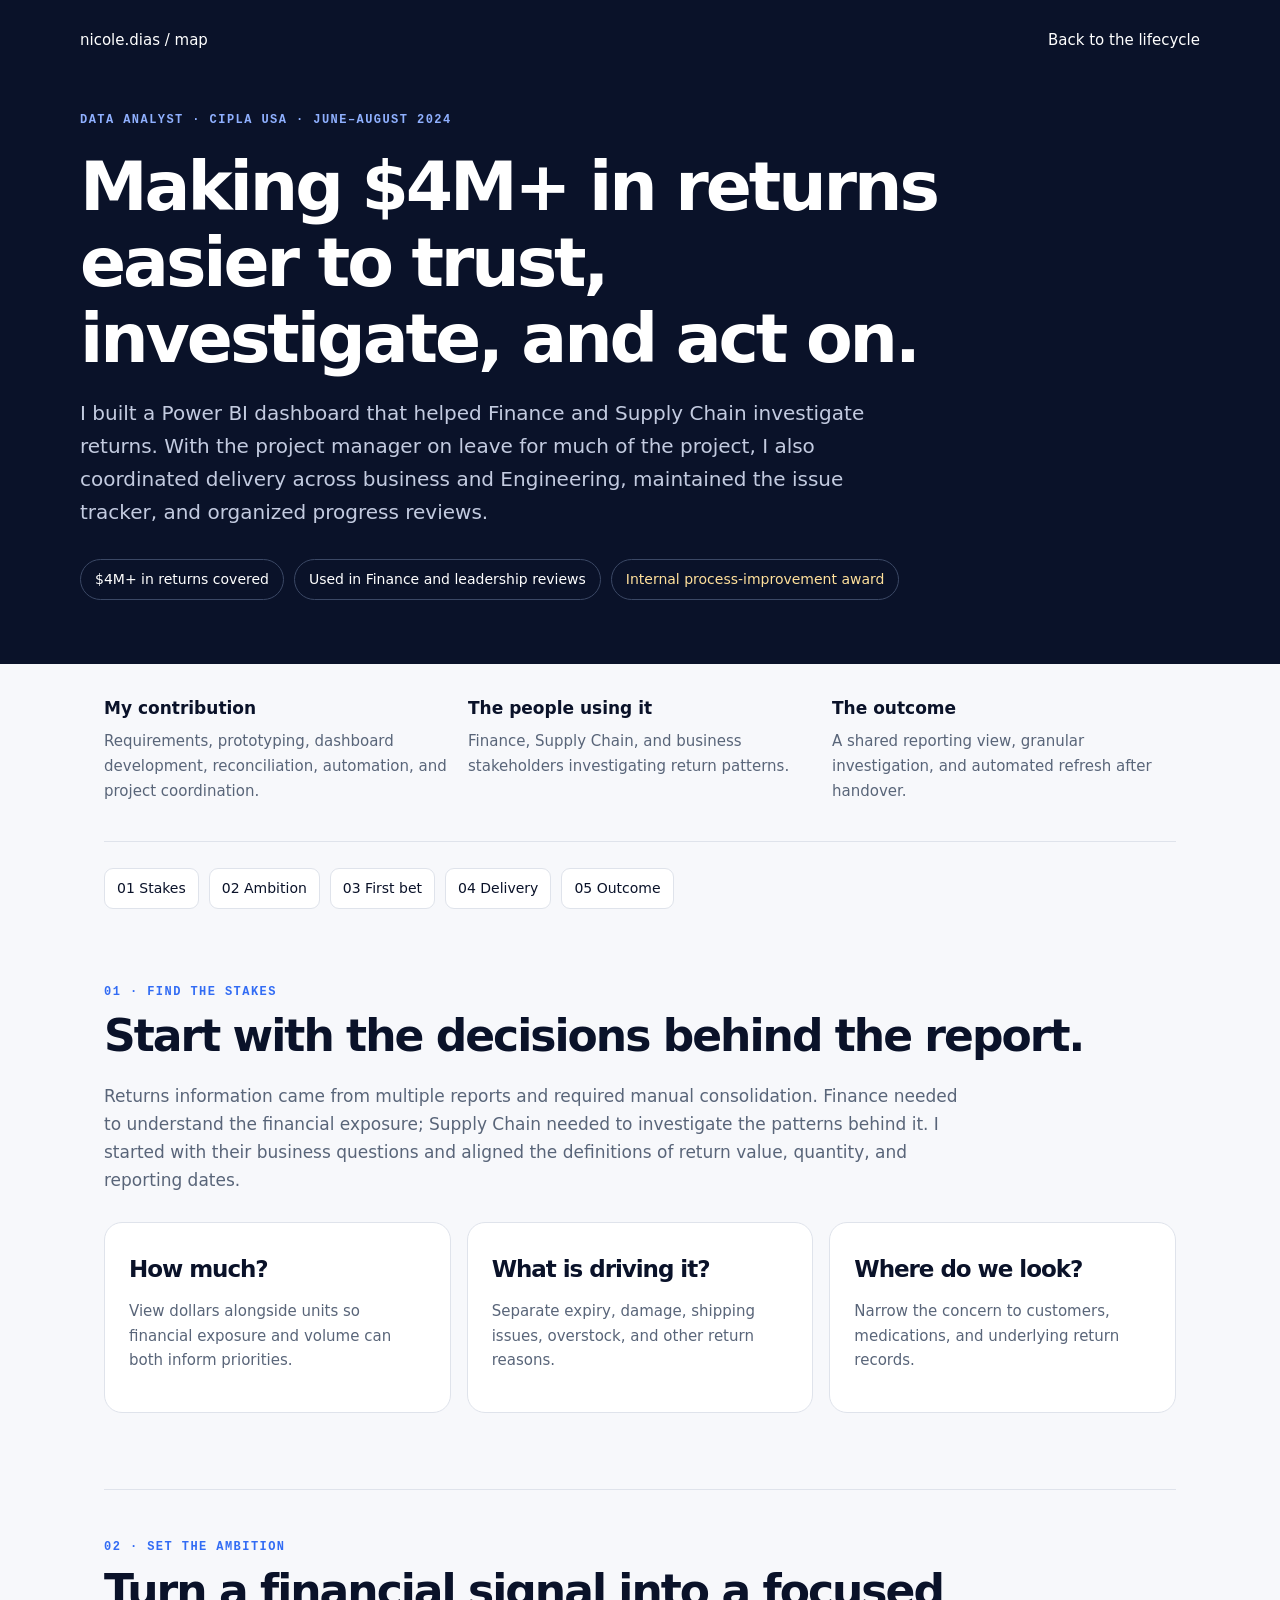
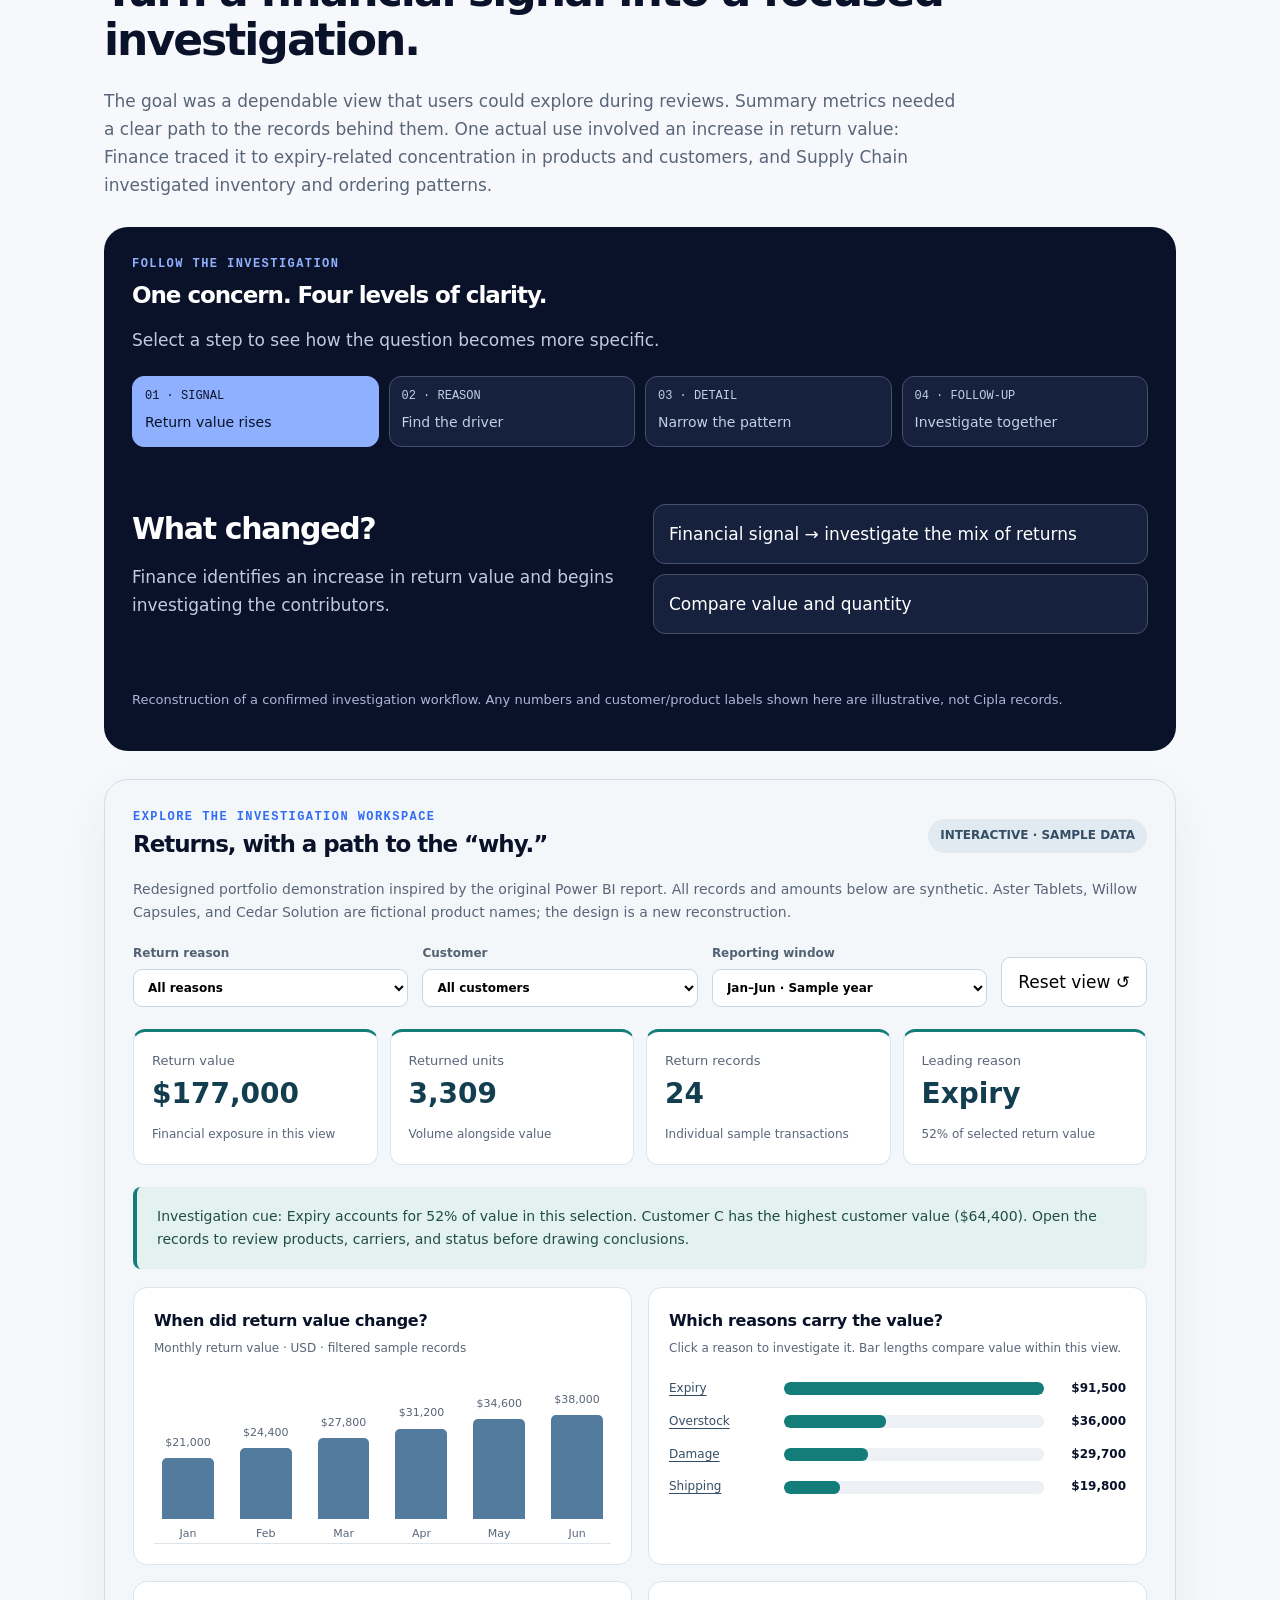
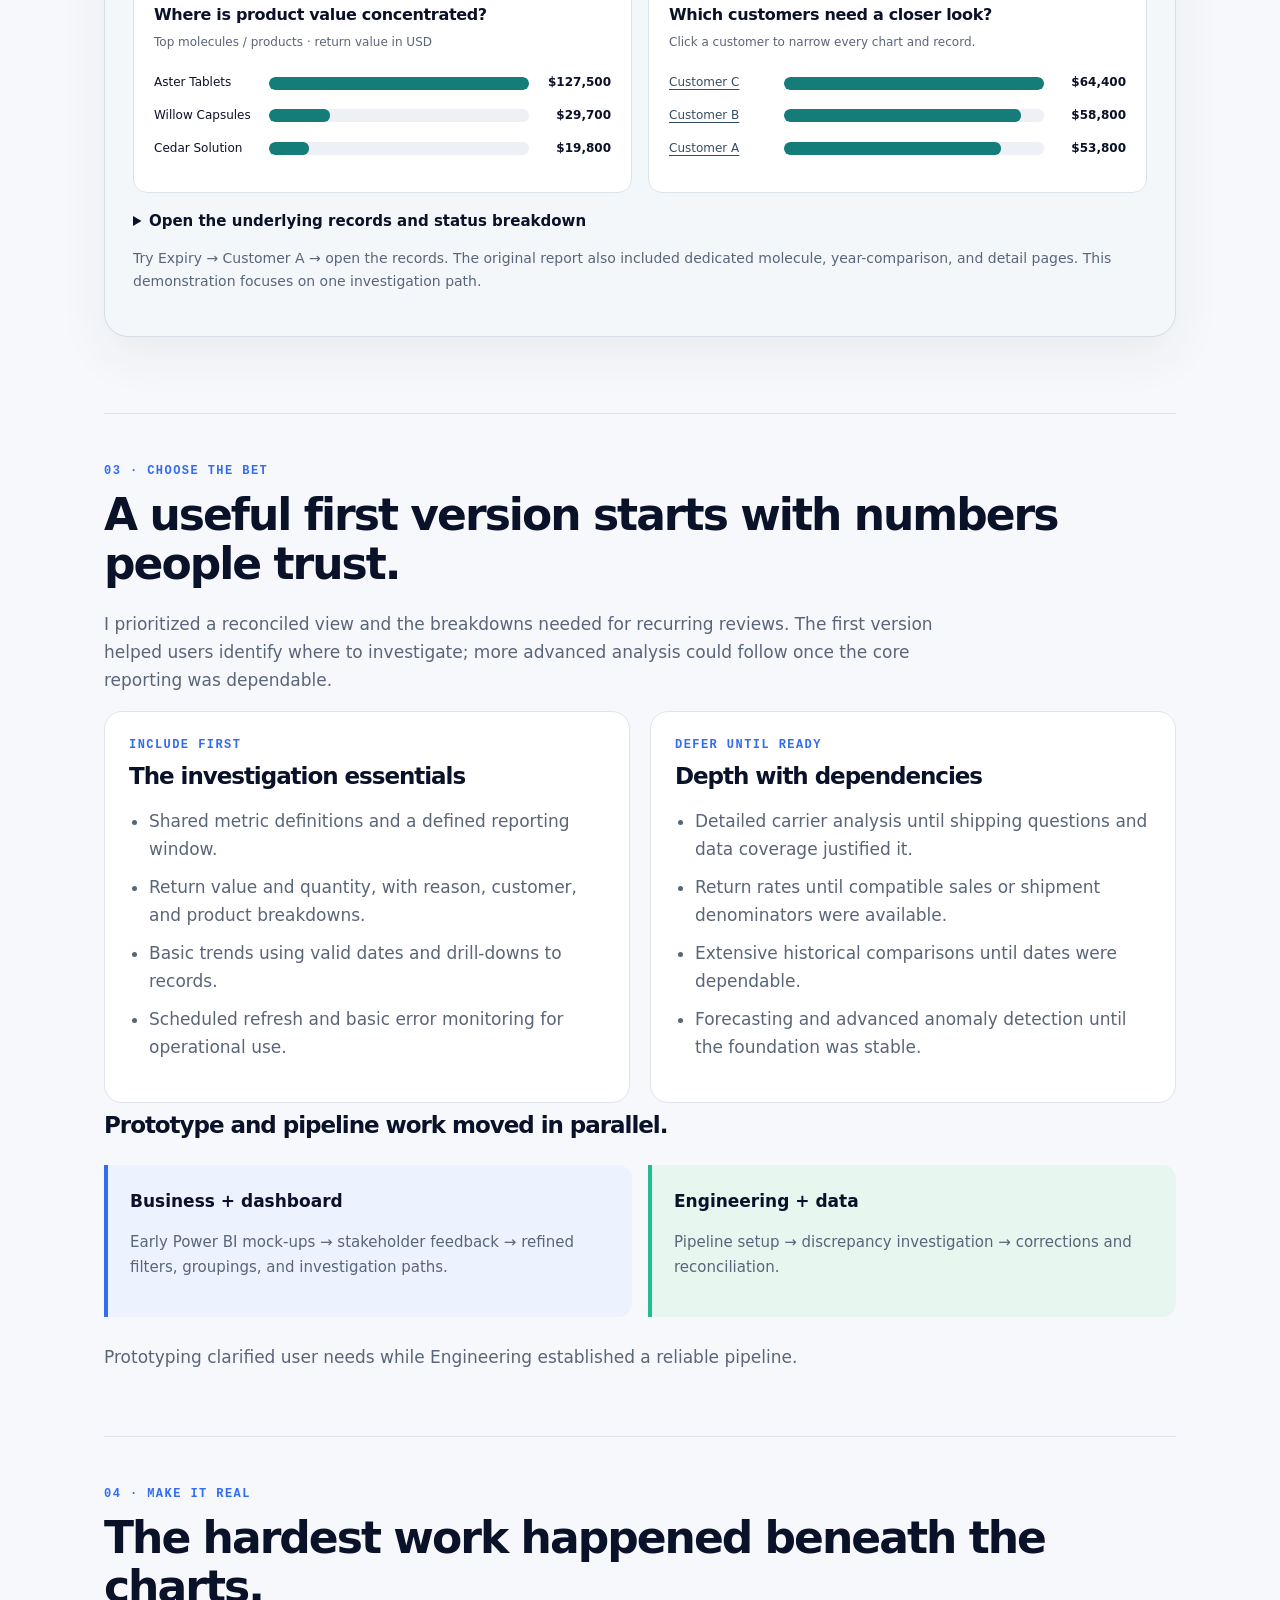
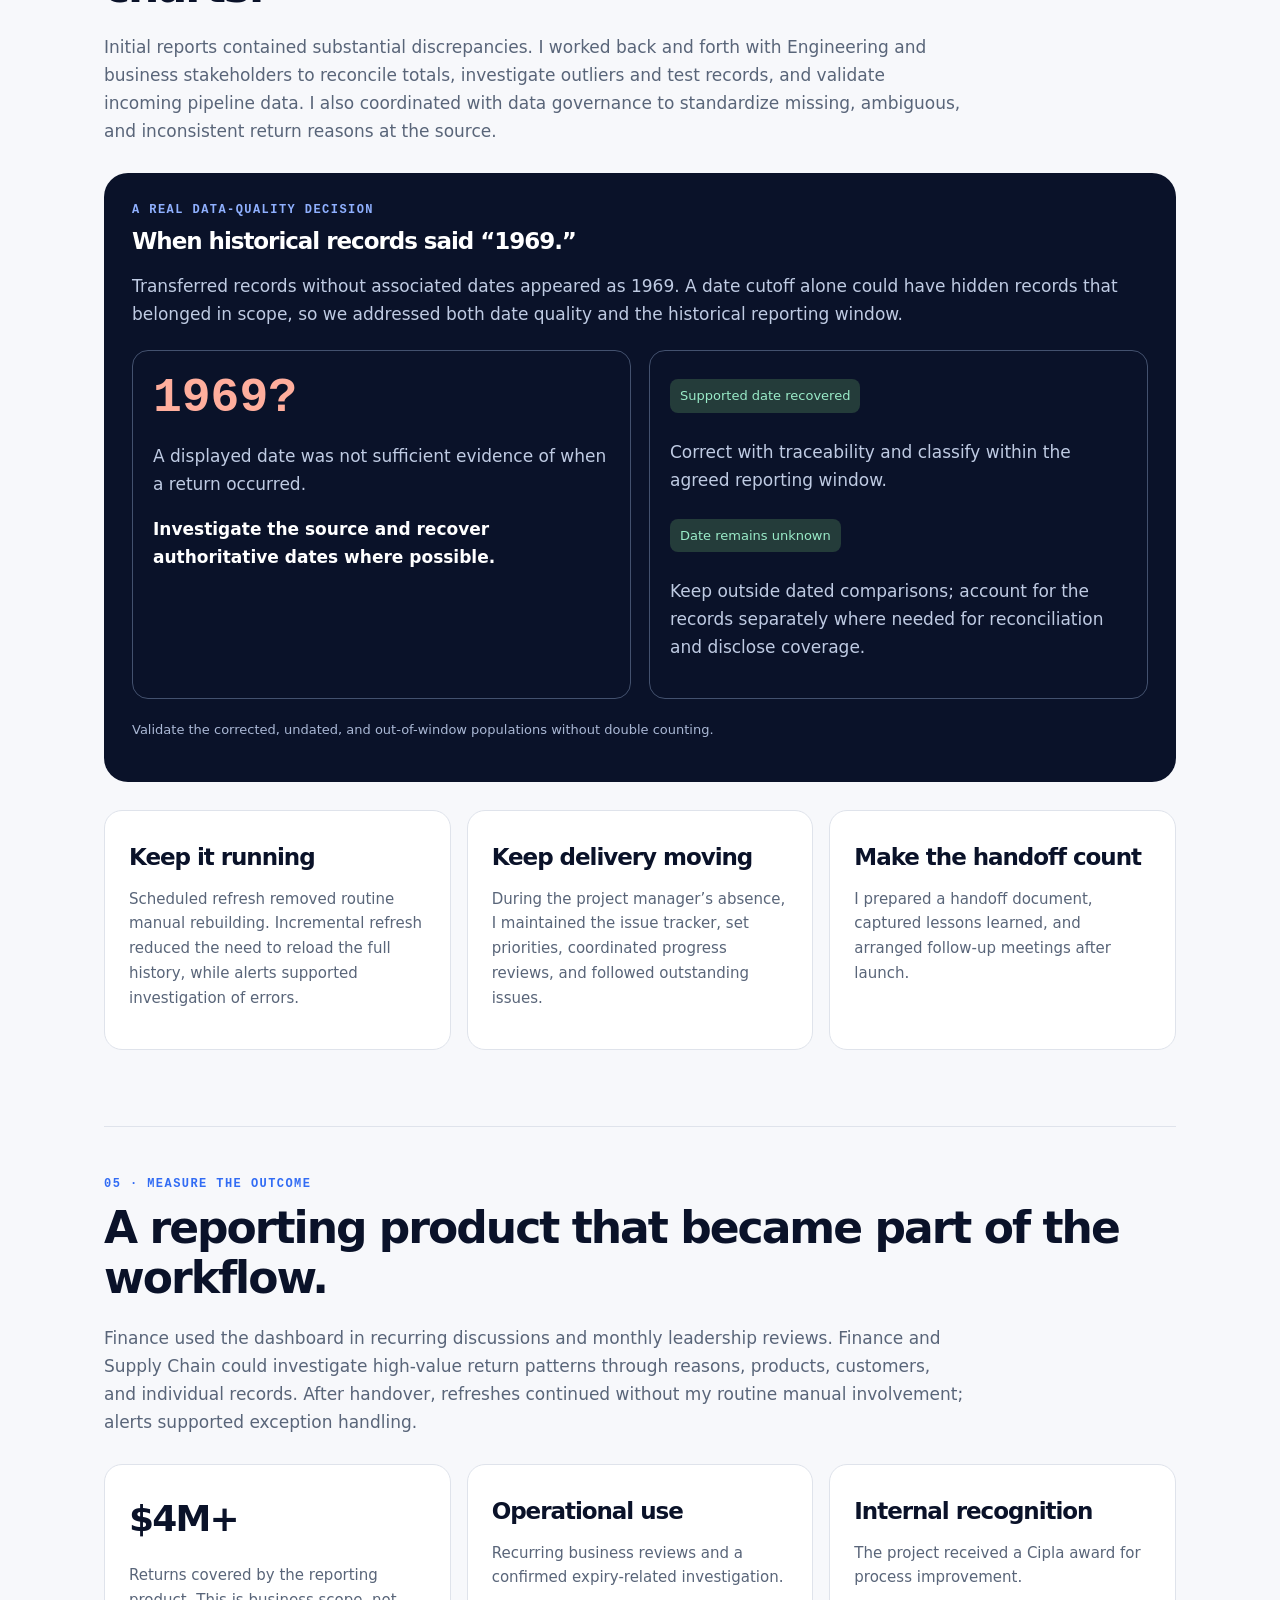
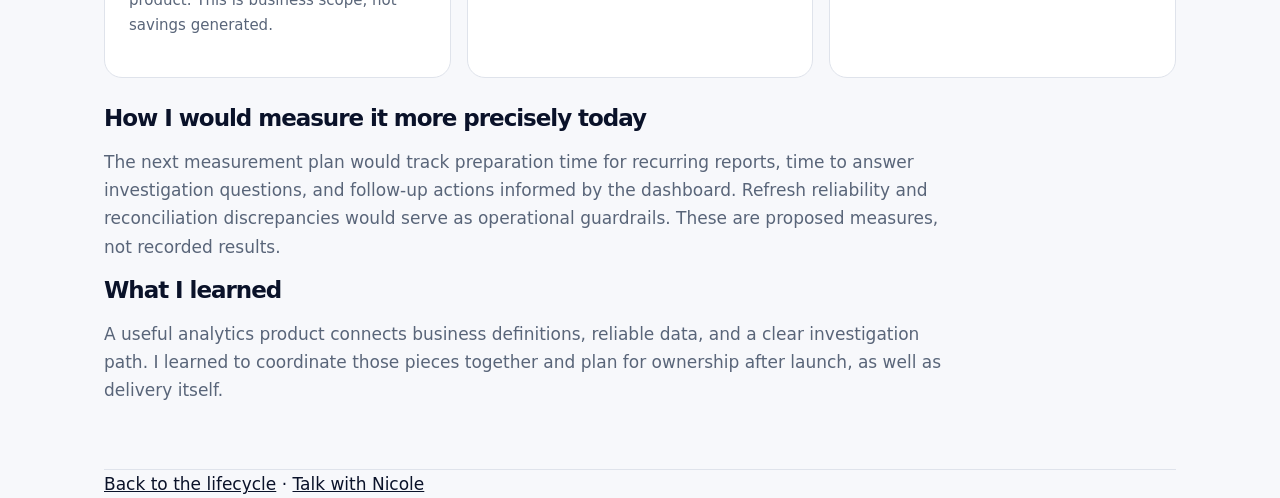
==== commit 311afeef: "Finalize Cipla case study role, ownership summary and fictional sample labels" ====
--- a/cipla-returns.html
+++ b/cipla-returns.html
@@ -2,17 +2,17 @@
 :root{--ink:#0a1229;--blue:#326cf4;--mint:#21bd91;--paper:#f7f8fb;--muted:#596579;--line:#dfe3eb;--yellow:#f5b82e}*{box-sizing:border-box}body{margin:0;background:var(--paper);color:var(--ink);font:17px/1.65 system-ui,sans-serif}a{color:inherit}button,select{font:inherit}button,a,select{touch-action:manipulation}a:focus-visible,button:focus-visible,select:focus-visible{outline:3px solid var(--yellow);outline-offset:4px}header{background:var(--ink);color:white;padding:28px max(24px,calc((100vw - 1120px)/2)) 64px}.nav{display:flex;justify-content:space-between;gap:20px;font-size:15px}.nav a{text-decoration:none}.wrap{max-width:1120px;margin:auto;padding:0 24px}.kicker{text-transform:uppercase;letter-spacing:.12em;font:600 12px/1.5 ui-monospace,monospace;color:var(--blue)}header .kicker{color:#8fb0ff;margin-top:58px}h1,h2,h3{letter-spacing:-.045em;line-height:1.12}h1{font-size:clamp(38px,6vw,68px);max-width:950px;margin:20px 0}h2{font-size:clamp(30px,4vw,44px);margin:10px 0 22px}h3{font-size:23px;margin:10px 0 16px}header p{color:#c3cbe0;max-width:830px;font-size:20px}.badges{display:flex;gap:10px;flex-wrap:wrap;margin-top:30px}.badge{border:1px solid #3b4865;border-radius:30px;padding:8px 14px;font-size:14px}.badge.award{color:#ffe09b}.overview{display:grid;grid-template-columns:repeat(3,1fr);gap:20px;padding:30px 0;border-bottom:1px solid var(--line)}.overview b{display:block}.overview p{font-size:15px;color:var(--muted);margin:7px 0}.contents{display:flex;gap:10px;flex-wrap:wrap;padding:26px 0}.contents a{border:1px solid var(--line);border-radius:9px;padding:8px 12px;font-size:14px;text-decoration:none;background:white}section{padding:48px 0;scroll-margin-top:20px;border-bottom:1px solid var(--line)}section>p{max-width:860px;color:var(--muted)}.cards{display:grid;grid-template-columns:repeat(3,1fr);gap:16px;margin:28px 0}.card{background:white;border:1px solid var(--line);border-radius:18px;padding:24px}.card p{color:var(--muted);font-size:15px}.card .big{font-size:36px;font-weight:750;letter-spacing:-.05em}.note{font-size:14px;color:var(--muted);margin:14px 0}.visual{background:var(--ink);color:white;border-radius:24px;padding:28px;margin-top:28px}.visual .kicker{color:#8fb0ff}.visual p{color:#bfcbe3}.stepnav{display:grid;grid-template-columns:repeat(4,1fr);gap:10px;margin:22px 0}.stepnav button{border:1px solid #43516e;color:#c4cee5;background:#15213d;border-radius:12px;padding:12px;text-align:left;cursor:pointer;font-size:14px}.stepnav button[aria-pressed=true]{background:#8fb0ff;color:var(--ink);border-color:#8fb0ff}.stepnav small{display:block;font:12px ui-monospace,monospace;margin-bottom:8px}.investigation{min-height:200px;display:grid;grid-template-columns:1fr 1fr;gap:26px;align-items:center}.investigation h3{font-size:30px}.illustration{display:grid;gap:10px}.bar{display:grid;grid-template-columns:110px 1fr 50px;align-items:center;gap:12px;font-size:14px}.track{height:18px;background:#27344f;border-radius:6px;overflow:hidden}.fill{height:100%;background:#8fb0ff;border-radius:6px}.illustration .chip{padding:15px;border:1px solid #44516b;border-radius:12px;background:#15213d}.caption{font-size:13px;color:#aab8d5!important;margin-top:20px}.dash{background:white;border:1px solid var(--line);border-radius:24px;padding:26px;margin:28px 0}.dashhead{display:flex;justify-content:space-between;align-items:center;gap:20px}.dashhead select{max-width:100%;border:1px solid var(--line);padding:10px;border-radius:10px;background:var(--paper)}.metrics{display:grid;grid-template-columns:repeat(3,1fr);gap:12px;margin:22px 0}.metric{background:#edf2ff;border-radius:12px;padding:18px}.metric span{display:block;font-size:13px;color:var(--muted)}.metric strong{font-size:28px}.dashboardbars .track{background:#e8edf6}.dashboardbars .fill{background:var(--blue)}.dashboardbars .bar{color:var(--ink);grid-template-columns:120px 1fr 85px;margin:12px 0}.table-scroll{overflow-x:auto}table{width:100%;border-collapse:collapse;font-size:14px;margin-top:22px}th,td{text-align:left;padding:12px;border-bottom:1px solid var(--line)}th{color:var(--muted)}.scope{display:grid;grid-template-columns:1fr 1fr;gap:20px}.scope ul{padding-left:20px;color:var(--muted)}.scope li{margin:10px 0}.timeline{display:grid;grid-template-columns:1fr 1fr;gap:16px;margin:26px 0}.lane{border-left:4px solid var(--blue);background:#edf2ff;padding:22px;border-radius:0 14px 14px 0}.lane:nth-child(2){border-color:var(--mint);background:#e8f6f0}.lane p{font-size:15px;color:var(--muted)}.dateflow{display:grid;grid-template-columns:1fr 1fr;gap:18px;margin-top:22px}.dateflow>div{border:1px solid #43516e;border-radius:16px;padding:20px}.dateflow b{display:block}.dateflow .old{font:700 48px ui-monospace,monospace;color:#ffae9d}.status{display:inline-block;padding:6px 10px;border-radius:8px;background:#243c3a;color:#9aebc8;font-size:13px;margin:8px 0}footer{padding:40px 0 60px}.skip{position:absolute;left:-9999px}.skip:focus{left:20px;top:20px;background:white;color:black;padding:12px;z-index:2}@media(max-width:700px){.overview,.cards,.scope,.timeline,.dateflow,.investigation{grid-template-columns:1fr}.stepnav{grid-template-columns:1fr 1fr}.dashhead{align-items:start;flex-direction:column}.metrics{grid-template-columns:1fr}.bar,.dashboardbars .bar{grid-template-columns:90px 1fr 65px}.visual,.dash{padding:20px}.nav{flex-wrap:wrap}header{padding-bottom:40px}section{padding:36px 0}}@media(prefers-reduced-motion:reduce){*{scroll-behavior:auto!important}}
 
 .dash{background:#f4f7fa;padding:28px;border-color:#d5dee7;box-shadow:0 18px 50px #122b4410}.dashhead h3{margin:6px 0}.sampleflag{background:#e1eaf1;color:#354e65;border-radius:20px;padding:7px 12px;font-size:12px;font-weight:650}.filters{display:flex;flex-wrap:wrap;gap:14px;margin:20px 0}.filters label{font-size:12px;font-weight:650;color:#526174;flex:1;min-width:140px}.filters select{display:block;width:100%;margin-top:5px;padding:10px;border:1px solid #cbd5df;border-radius:9px;background:white}.filters button{align-self:end;padding:10px 16px;border:1px solid #cbd5df;border-radius:9px;background:white;cursor:pointer}.metrics{grid-template-columns:repeat(4,1fr)}.metric{background:white;border:1px solid #dce4eb;border-top:3px solid #147d79}.metric strong{display:block;color:#133e50}.metric small{font-size:12px;color:#596579}.chartgrid{display:grid;grid-template-columns:1fr 1fr;gap:16px}.chartpanel{background:white;border:1px solid #dce4eb;border-radius:14px;padding:20px;min-width:0}.chartpanel h4{margin:0;font-size:16px;letter-spacing:-.02em}.chartpanel p{margin:5px 0 20px;font-size:12px;color:#596579}.rank{display:grid;grid-template-columns:105px 1fr 72px;gap:10px;align-items:center;margin:13px 0;font-size:12px}.rank button{border:0;background:none;padding:0;color:#354e65;text-align:left;cursor:pointer;text-decoration:underline;text-underline-offset:3px}.rank .track{height:13px;background:#edf1f5}.rank .fill{background:#147d79}.rank b{text-align:right}.trend{display:flex;gap:10px;height:165px;align-items:end;padding-top:12px;border-bottom:1px solid #dce4eb}.monthbar{flex:1;text-align:center;display:flex;flex-direction:column;justify-content:end;height:100%;font-size:11px;color:#596579}.monthbar i{display:block;background:#537b9e;border-radius:5px 5px 0 0;min-height:2px;margin:6px 8px}.monthbar b{font-size:11px;font-weight:500}.insight{margin:18px 0;padding:18px 20px;background:#e4f2ef;border-left:4px solid #147d79;border-radius:8px;color:#214d49;font-size:14px}.statusline{display:flex;gap:10px;flex-wrap:wrap;margin:14px 0}.statusline span{font-size:12px;padding:7px 10px;border-radius:8px;background:#eef2f7}.records{margin-top:16px}.records summary{cursor:pointer;font-weight:650;font-size:15px}.records table{white-space:nowrap}.empty{padding:18px;color:#596579;font-size:14px}@media(max-width:700px){.chartgrid{grid-template-columns:1fr}.metrics{grid-template-columns:1fr 1fr}.dash{padding:18px}.rank{grid-template-columns:90px 1fr 65px}.metric strong{font-size:24px}}
-</style></head><body><a class="skip" href="#main">Skip to case study</a><header><nav class="nav" aria-label="Main"><a href="index.html">nicole.dias / map</a><a href="index.html#thinking">Back to the lifecycle</a></nav><div class="kicker">Cipla USA · Delivered analytics product</div><h1>Making $4M+ in returns easier to trust, investigate, and act on.</h1><p>I built a Power BI dashboard that connected financial exposure to operational investigation, while coordinating delivery across business and Engineering during the project manager’s absence.</p><div class="badges"><span class="badge">$4M+ in returns covered</span><span class="badge">Used in Finance and leadership reviews</span><span class="badge award">Internal process-improvement award</span></div></header><main id="main" class="wrap"><div class="overview"><div><b>My contribution</b><p>Requirements, prototyping, dashboard development, reconciliation, automation, and project coordination.</p></div><div><b>The people using it</b><p>Finance, Supply Chain, and business stakeholders investigating return patterns.</p></div><div><b>The outcome</b><p>A shared reporting view, granular investigation, and automated refresh after handover.</p></div></div><nav class="contents" aria-label="Case study stages"><a href="#stakes">01 Stakes</a><a href="#ambition">02 Ambition</a><a href="#bet">03 First bet</a><a href="#real">04 Delivery</a><a href="#outcome">05 Outcome</a></nav>
+</style></head><body><a class="skip" href="#main">Skip to case study</a><header><nav class="nav" aria-label="Main"><a href="index.html">nicole.dias / map</a><a href="index.html#thinking">Back to the lifecycle</a></nav><div class="kicker">Data Analyst · Cipla USA · June–August 2024</div><h1>Making $4M+ in returns easier to trust, investigate, and act on.</h1><p>I built a Power BI dashboard that helped Finance and Supply Chain investigate returns. With the project manager on leave for much of the project, I also coordinated delivery across business and Engineering, maintained the issue tracker, and organized progress reviews.</p><div class="badges"><span class="badge">$4M+ in returns covered</span><span class="badge">Used in Finance and leadership reviews</span><span class="badge award">Internal process-improvement award</span></div></header><main id="main" class="wrap"><div class="overview"><div><b>My contribution</b><p>Requirements, prototyping, dashboard development, reconciliation, automation, and project coordination.</p></div><div><b>The people using it</b><p>Finance, Supply Chain, and business stakeholders investigating return patterns.</p></div><div><b>The outcome</b><p>A shared reporting view, granular investigation, and automated refresh after handover.</p></div></div><nav class="contents" aria-label="Case study stages"><a href="#stakes">01 Stakes</a><a href="#ambition">02 Ambition</a><a href="#bet">03 First bet</a><a href="#real">04 Delivery</a><a href="#outcome">05 Outcome</a></nav>
 <section id="stakes"><div class="kicker">01 · Find the stakes</div><h2>Start with the decisions behind the report.</h2><p>Returns information came from multiple reports and required manual consolidation. Finance needed to understand the financial exposure; Supply Chain needed to investigate the patterns behind it. I started with their business questions and aligned the definitions of return value, quantity, and reporting dates.</p><div class="cards"><div class="card"><h3>How much?</h3><p>View dollars alongside units so financial exposure and volume can both inform priorities.</p></div><div class="card"><h3>What is driving it?</h3><p>Separate expiry, damage, shipping issues, overstock, and other return reasons.</p></div><div class="card"><h3>Where do we look?</h3><p>Narrow the concern to customers, medications, and underlying return records.</p></div></div></section>
 <section id="ambition"><div class="kicker">02 · Set the ambition</div><h2>Turn a financial signal into a focused investigation.</h2><p>The goal was a dependable view that users could explore during reviews. Summary metrics needed a clear path to the records behind them. One actual use involved an increase in return value: Finance traced it to expiry-related concentration in products and customers, and Supply Chain investigated inventory and ordering patterns.</p><div class="visual"><div class="kicker">Follow the investigation</div><h3>One concern. Four levels of clarity.</h3><p>Select a step to see how the question becomes more specific.</p><div class="stepnav" role="group" aria-label="Returns investigation"><button type="button" data-step="0" aria-pressed="true"><small>01 · SIGNAL</small>Return value rises</button><button type="button" data-step="1" aria-pressed="false"><small>02 · REASON</small>Find the driver</button><button type="button" data-step="2" aria-pressed="false"><small>03 · DETAIL</small>Narrow the pattern</button><button type="button" data-step="3" aria-pressed="false"><small>04 · FOLLOW-UP</small>Investigate together</button></div><div class="investigation" aria-live="polite"><div><h3 id="ititle">What changed?</h3><p id="icopy">Finance identifies an increase in return value and begins investigating the contributors.</p></div><div id="ivisual" class="illustration"></div></div><p class="caption">Reconstruction of a confirmed investigation workflow. Any numbers and customer/product labels shown here are illustrative, not Cipla records.</p></div>
-<div class="dash"><div class="dashhead"><div><div class="kicker">Explore the investigation workspace</div><h3>Returns, with a path to the “why.”</h3></div><span class="sampleflag">INTERACTIVE · SAMPLE DATA</span></div><p class="note">Redesigned portfolio demonstration inspired by the original Power BI report. All records and amounts below are synthetic; the design is a new reconstruction.</p><div class="filters"><label>Return reason<select id="reason"><option value="All">All reasons</option><option>Expiry</option><option>Damage</option><option>Shipping</option><option>Overstock</option></select></label><label>Customer<select id="customer"><option value="All">All customers</option><option>Customer A</option><option>Customer B</option><option>Customer C</option></select></label><label>Reporting window<select id="period"><option value="All">Jan–Jun · Sample year</option><option value="Q1">Jan–Mar</option><option value="Q2">Apr–Jun</option></select></label><button id="reset" type="button">Reset view ↺</button></div><div class="metrics" aria-live="polite"><div class="metric"><span>Return value</span><strong id="dvalue"></strong><small>Financial exposure in this view</small></div><div class="metric"><span>Returned units</span><strong id="dunits"></strong><small>Volume alongside value</small></div><div class="metric"><span>Return records</span><strong id="drecords"></strong><small>Individual sample transactions</small></div><div class="metric"><span>Leading reason</span><strong id="dleading"></strong><small id="dshare"></small></div></div><div id="insight" class="insight" aria-live="polite"></div><div class="chartgrid"><div class="chartpanel"><h4>When did return value change?</h4><p>Monthly return value · USD · filtered sample records</p><div id="trend" class="trend"></div></div><div class="chartpanel"><h4>Which reasons carry the value?</h4><p>Click a reason to investigate it. Bar lengths compare value within this view.</p><div id="dbars"></div></div><div class="chartpanel"><h4>Where is product value concentrated?</h4><p>Top molecules / products · return value in USD</p><div id="products"></div></div><div class="chartpanel"><h4>Which customers need a closer look?</h4><p>Click a customer to narrow every chart and record.</p><div id="customers"></div></div></div><details class="records"><summary>Open the underlying records and status breakdown</summary><div id="statuses" class="statusline"></div><div class="table-scroll"><table><caption>Sample records matching the selected filters · carrier and status retained for follow-up</caption><thead><tr><th>Record</th><th>Month</th><th>Customer</th><th>Molecule / product</th><th>Reason</th><th>Carrier</th><th>Status</th><th>Value</th><th>Units</th></tr></thead><tbody id="rows"></tbody></table></div></details><p class="note">Try Expiry → Customer A → open the records. The original report also included dedicated molecule, year-comparison, and detail pages. This demonstration focuses on one investigation path.</p></div></section>
+<div class="dash"><div class="dashhead"><div><div class="kicker">Explore the investigation workspace</div><h3>Returns, with a path to the “why.”</h3></div><span class="sampleflag">INTERACTIVE · SAMPLE DATA</span></div><p class="note">Redesigned portfolio demonstration inspired by the original Power BI report. All records and amounts below are synthetic. Aster Tablets, Willow Capsules, and Cedar Solution are fictional product names; the design is a new reconstruction.</p><div class="filters"><label>Return reason<select id="reason"><option value="All">All reasons</option><option>Expiry</option><option>Damage</option><option>Shipping</option><option>Overstock</option></select></label><label>Customer<select id="customer"><option value="All">All customers</option><option>Customer A</option><option>Customer B</option><option>Customer C</option></select></label><label>Reporting window<select id="period"><option value="All">Jan–Jun · Sample year</option><option value="Q1">Jan–Mar</option><option value="Q2">Apr–Jun</option></select></label><button id="reset" type="button">Reset view ↺</button></div><div class="metrics" aria-live="polite"><div class="metric"><span>Return value</span><strong id="dvalue"></strong><small>Financial exposure in this view</small></div><div class="metric"><span>Returned units</span><strong id="dunits"></strong><small>Volume alongside value</small></div><div class="metric"><span>Return records</span><strong id="drecords"></strong><small>Individual sample transactions</small></div><div class="metric"><span>Leading reason</span><strong id="dleading"></strong><small id="dshare"></small></div></div><div id="insight" class="insight" aria-live="polite"></div><div class="chartgrid"><div class="chartpanel"><h4>When did return value change?</h4><p>Monthly return value · USD · filtered sample records</p><div id="trend" class="trend"></div></div><div class="chartpanel"><h4>Which reasons carry the value?</h4><p>Click a reason to investigate it. Bar lengths compare value within this view.</p><div id="dbars"></div></div><div class="chartpanel"><h4>Where is product value concentrated?</h4><p>Top molecules / products · return value in USD</p><div id="products"></div></div><div class="chartpanel"><h4>Which customers need a closer look?</h4><p>Click a customer to narrow every chart and record.</p><div id="customers"></div></div></div><details class="records"><summary>Open the underlying records and status breakdown</summary><div id="statuses" class="statusline"></div><div class="table-scroll"><table><caption>Sample records matching the selected filters · carrier and status retained for follow-up</caption><thead><tr><th>Record</th><th>Month</th><th>Customer</th><th>Molecule / product</th><th>Reason</th><th>Carrier</th><th>Status</th><th>Value</th><th>Units</th></tr></thead><tbody id="rows"></tbody></table></div></details><p class="note">Try Expiry → Customer A → open the records. The original report also included dedicated molecule, year-comparison, and detail pages. This demonstration focuses on one investigation path.</p></div></section>
 <section id="bet"><div class="kicker">03 · Choose the bet</div><h2>A useful first version starts with numbers people trust.</h2><p>I prioritized a reconciled view and the breakdowns needed for recurring reviews. The first version helped users identify where to investigate; more advanced analysis could follow once the core reporting was dependable.</p><div class="scope"><div class="card"><div class="kicker">Include first</div><h3>The investigation essentials</h3><ul><li>Shared metric definitions and a defined reporting window.</li><li>Return value and quantity, with reason, customer, and product breakdowns.</li><li>Basic trends using valid dates and drill-downs to records.</li><li>Scheduled refresh and basic error monitoring for operational use.</li></ul></div><div class="card"><div class="kicker">Defer until ready</div><h3>Depth with dependencies</h3><ul><li>Detailed carrier analysis until shipping questions and data coverage justified it.</li><li>Return rates until compatible sales or shipment denominators were available.</li><li>Extensive historical comparisons until dates were dependable.</li><li>Forecasting and advanced anomaly detection until the foundation was stable.</li></ul></div></div><h3>Prototype and pipeline work moved in parallel.</h3><div class="timeline"><div class="lane"><b>Business + dashboard</b><p>Early Power BI mock-ups → stakeholder feedback → refined filters, groupings, and investigation paths.</p></div><div class="lane"><b>Engineering + data</b><p>Pipeline setup → discrepancy investigation → corrections and reconciliation.</p></div></div><p>Prototyping clarified user needs while Engineering established a reliable pipeline.</p></section>
 <section id="real"><div class="kicker">04 · Make it real</div><h2>The hardest work happened beneath the charts.</h2><p>Initial reports contained substantial discrepancies. I worked back and forth with Engineering and business stakeholders to reconcile totals, investigate outliers and test records, and validate incoming pipeline data. I also coordinated with data governance to standardize missing, ambiguous, and inconsistent return reasons at the source.</p><div class="visual"><div class="kicker">A real data-quality decision</div><h3>When historical records said “1969.”</h3><p>Transferred records without associated dates appeared as 1969. A date cutoff alone could have hidden records that belonged in scope, so we addressed both date quality and the historical reporting window.</p><div class="dateflow"><div><div class="old">1969?</div><p>A displayed date was not sufficient evidence of when a return occurred.</p><b>Investigate the source and recover authoritative dates where possible.</b></div><div><span class="status">Supported date recovered</span><p>Correct with traceability and classify within the agreed reporting window.</p><span class="status">Date remains unknown</span><p>Keep outside dated comparisons; account for the records separately where needed for reconciliation and disclose coverage.</p></div></div><p class="caption">Validate the corrected, undated, and out-of-window populations without double counting.</p></div><div class="cards"><div class="card"><h3>Keep it running</h3><p>Scheduled refresh removed routine manual rebuilding. Incremental refresh reduced the need to reload the full history, while alerts supported investigation of errors.</p></div><div class="card"><h3>Keep delivery moving</h3><p>During the project manager’s absence, I maintained the issue tracker, set priorities, coordinated progress reviews, and followed outstanding issues.</p></div><div class="card"><h3>Make the handoff count</h3><p>I prepared a handoff document, captured lessons learned, and arranged follow-up meetings after launch.</p></div></div></section>
 <section id="outcome"><div class="kicker">05 · Measure the outcome</div><h2>A reporting product that became part of the workflow.</h2><p>Finance used the dashboard in recurring discussions and monthly leadership reviews. Finance and Supply Chain could investigate high-value return patterns through reasons, products, customers, and individual records. After handover, refreshes continued without my routine manual involvement; alerts supported exception handling.</p><div class="cards"><div class="card"><div class="big">$4M+</div><p>Returns covered by the reporting product. This is business scope, not savings generated.</p></div><div class="card"><h3>Operational use</h3><p>Recurring business reviews and a confirmed expiry-related investigation.</p></div><div class="card"><h3>Internal recognition</h3><p>The project received a Cipla award for process improvement.</p></div></div><h3>How I would measure it more precisely today</h3><p>The next measurement plan would track preparation time for recurring reports, time to answer investigation questions, and follow-up actions informed by the dashboard. Refresh reliability and reconciliation discrepancies would serve as operational guardrails. These are proposed measures, not recorded results.</p><h3>What I learned</h3><p>A useful analytics product connects business definitions, reliable data, and a clear investigation path. I learned to coordinate those pieces together and plan for ownership after launch, as well as delivery itself.</p></section></main><footer class="wrap"><a href="index.html#thinking">Back to the lifecycle</a> · <a href="mailto:dias.nicole210@gmail.com">Talk with Nicole</a></footer>
 <script>
 const months=['Jan','Feb','Mar','Apr','May','Jun'];
 const reasons=['Expiry','Damage','Shipping','Overstock'];
-const sample=months.flatMap((month,m)=>reasons.map((reason,r)=>({id:'R'+(1001+m*4+r),month,mi:m,customer:['Customer A','Customer B','Customer C'][(m+r)%3],product:['Molecule 01','Molecule 02','Molecule 03'][r%3],reason,value:[9000,4200,2800,5000][r]+m*[2500,300,200,400][r],units:[150,84,70,100][r]+m*[40,6,5,8][r],carrier:['Carrier A','Carrier B'][m%2],status:['Open','Pending closure','Closed'][(m+r)%3]})));
+const sample=months.flatMap((month,m)=>reasons.map((reason,r)=>({id:'R'+(1001+m*4+r),month,mi:m,customer:['Customer A','Customer B','Customer C'][(m+r)%3],product:['Aster Tablets','Willow Capsules','Cedar Solution'][r%3],reason,value:[9000,4200,2800,5000][r]+m*[2500,300,200,400][r],units:[150,84,70,100][r]+m*[40,6,5,8][r],carrier:['Carrier A','Carrier B'][m%2],status:['Open','Pending closure','Closed'][(m+r)%3]})));
 const money=n=>new Intl.NumberFormat('en-US',{style:'currency',currency:'USD',maximumFractionDigits:0}).format(n);
 const groups=(data,key)=>Object.entries(data.reduce((a,r)=>(a[r[key]]=(a[r[key]]||0)+r.value,a),{})).sort((a,b)=>b[1]-a[1]);
 function ranks(data,key,target,filter){const g=groups(data,key),max=g[0]?.[1]||1;document.getElementById(target).innerHTML=g.map(([label,v])=>`<div class="rank">${filter?`<button type="button" data-filter="${filter}" data-value="${label}">${label}</button>`:`<span>${label}</span>`}<div class="track"><div class="fill" style="width:${v/max*100}%"></div></div><b>${money(v)}</b></div>`).join('')||'<div class="empty">No matching records.</div>'}
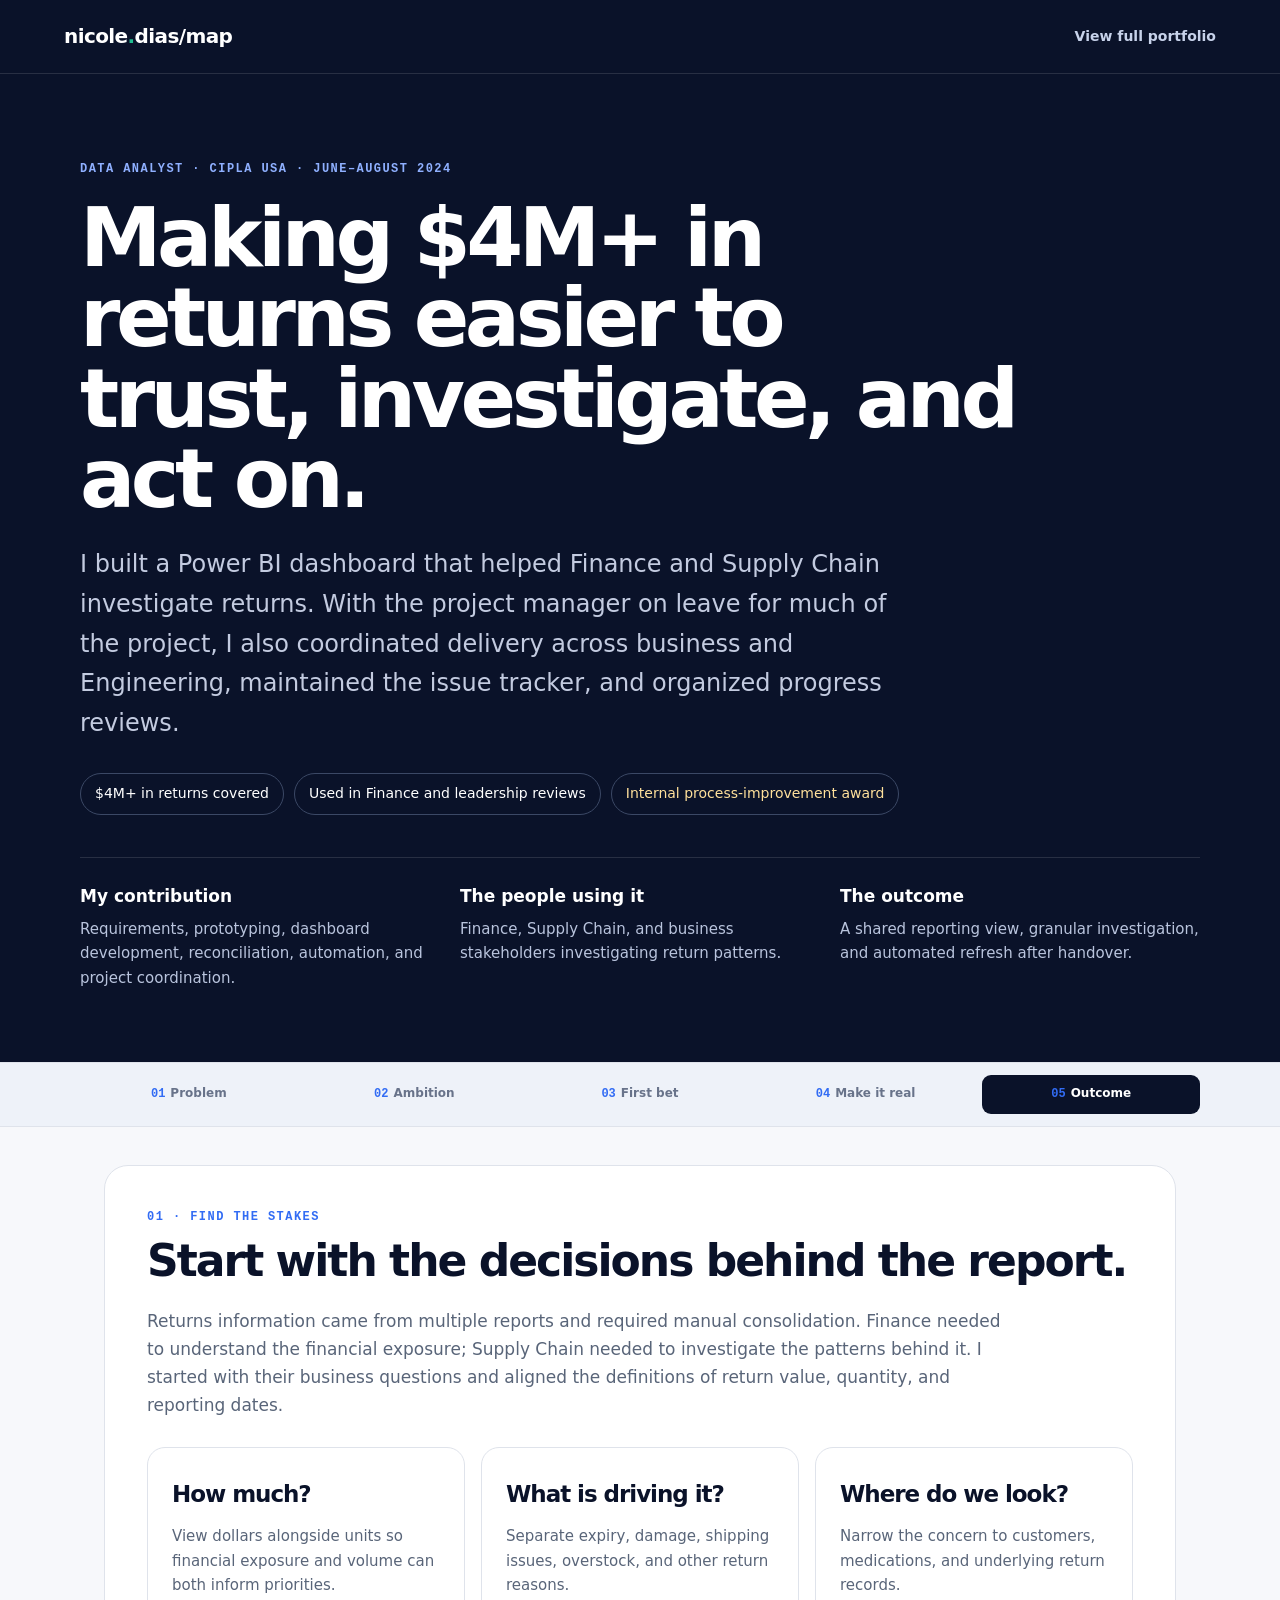
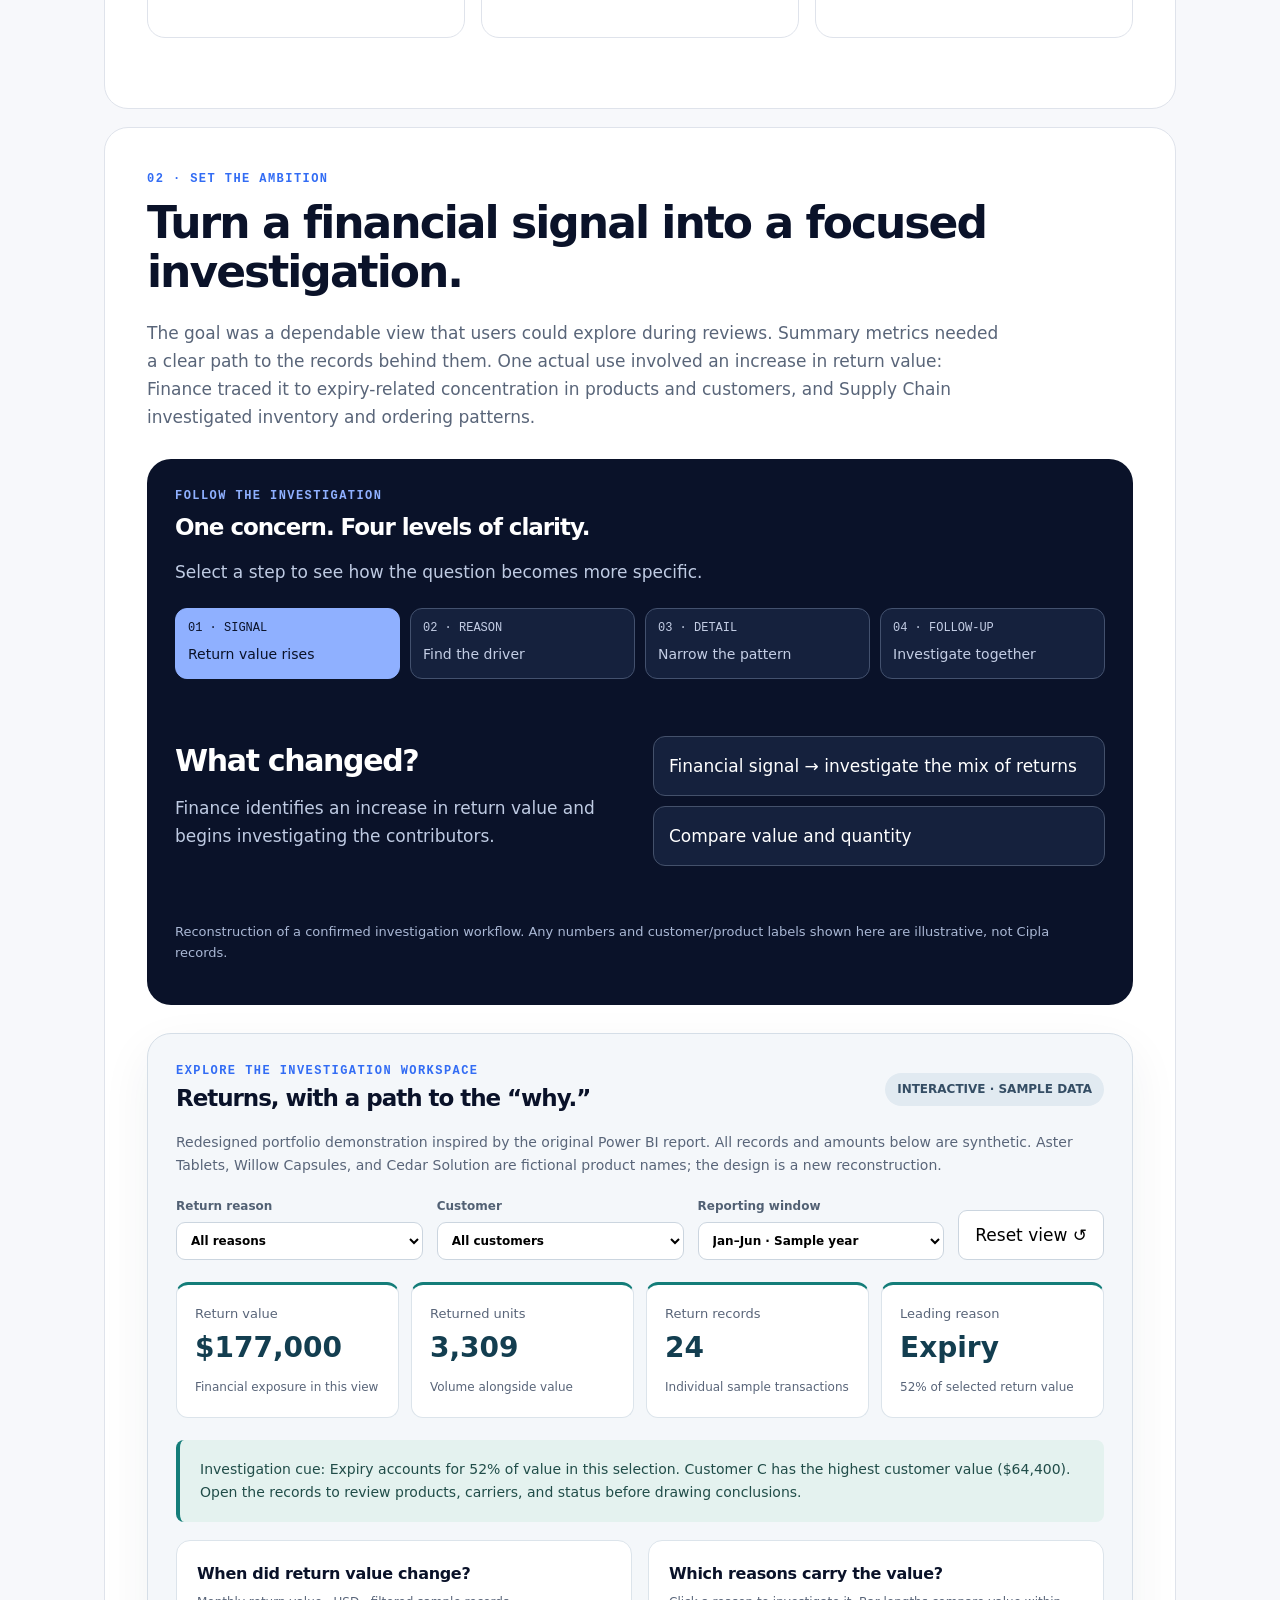
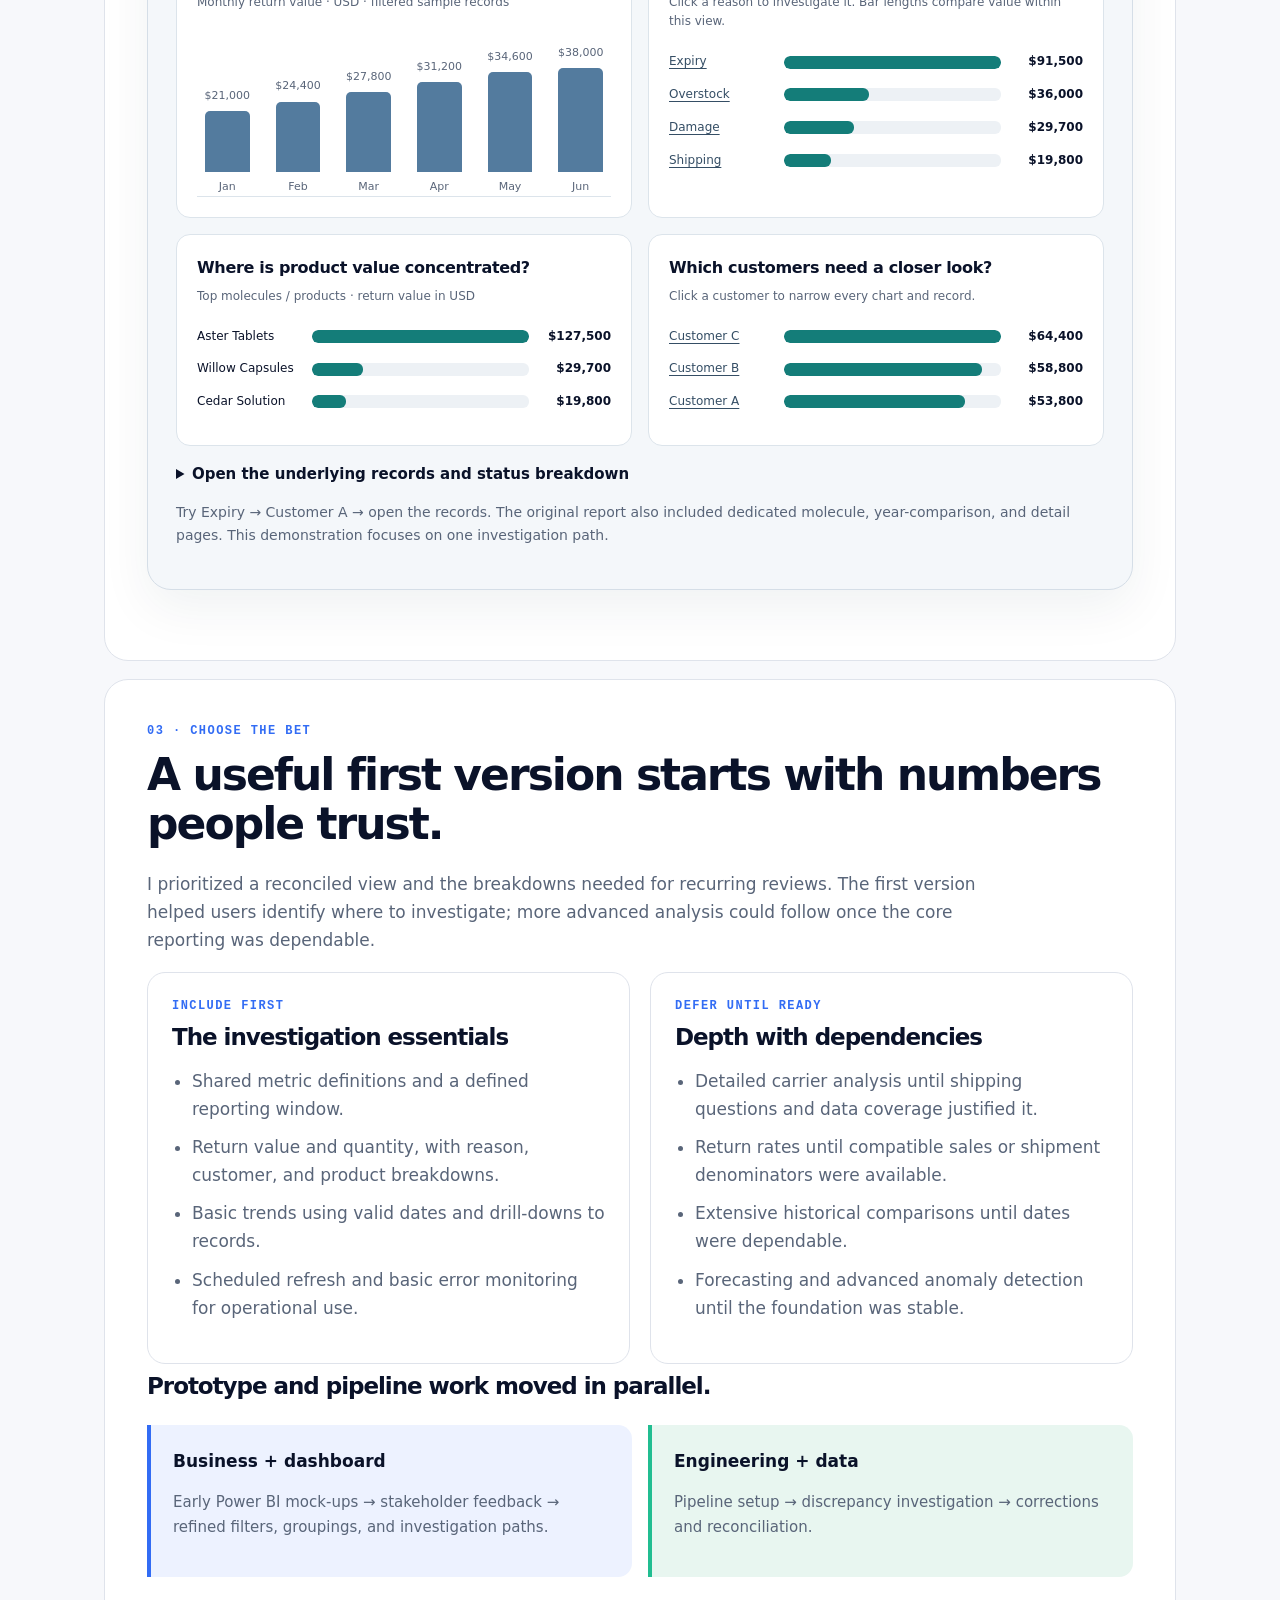
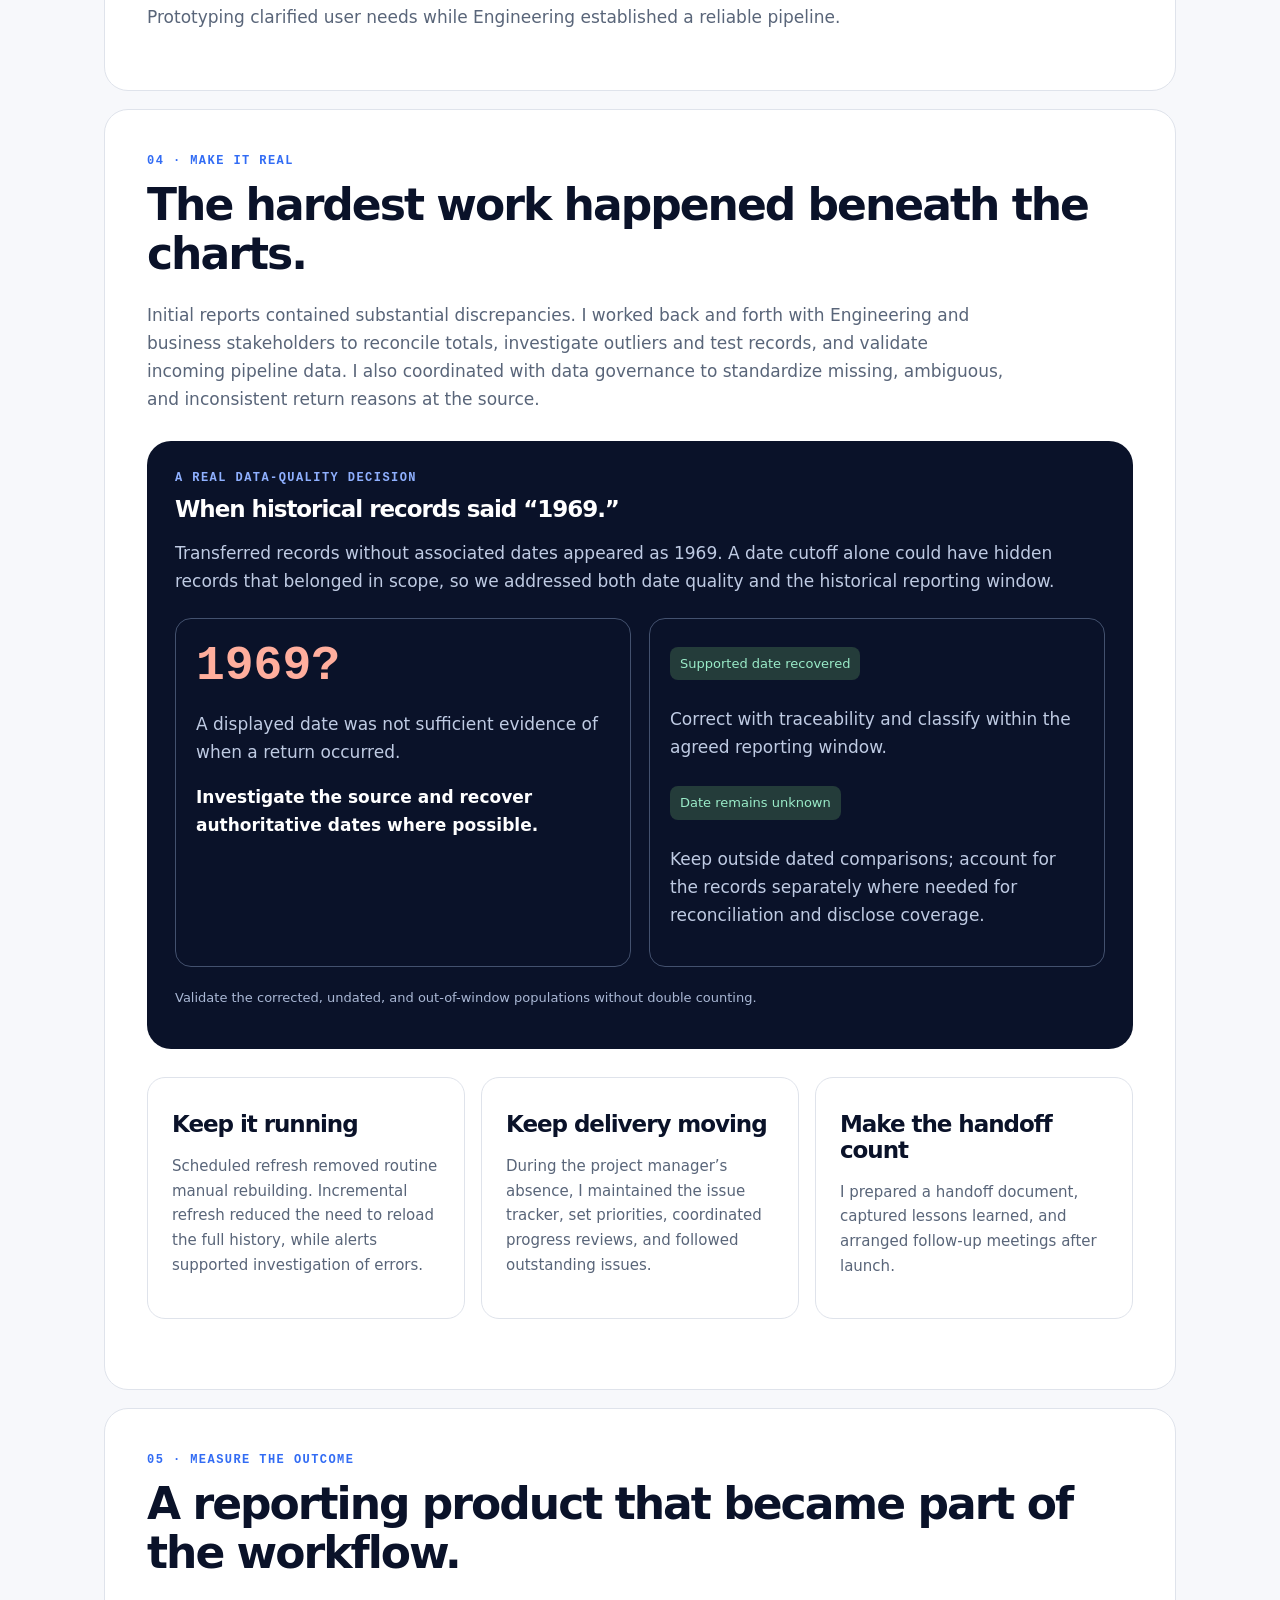
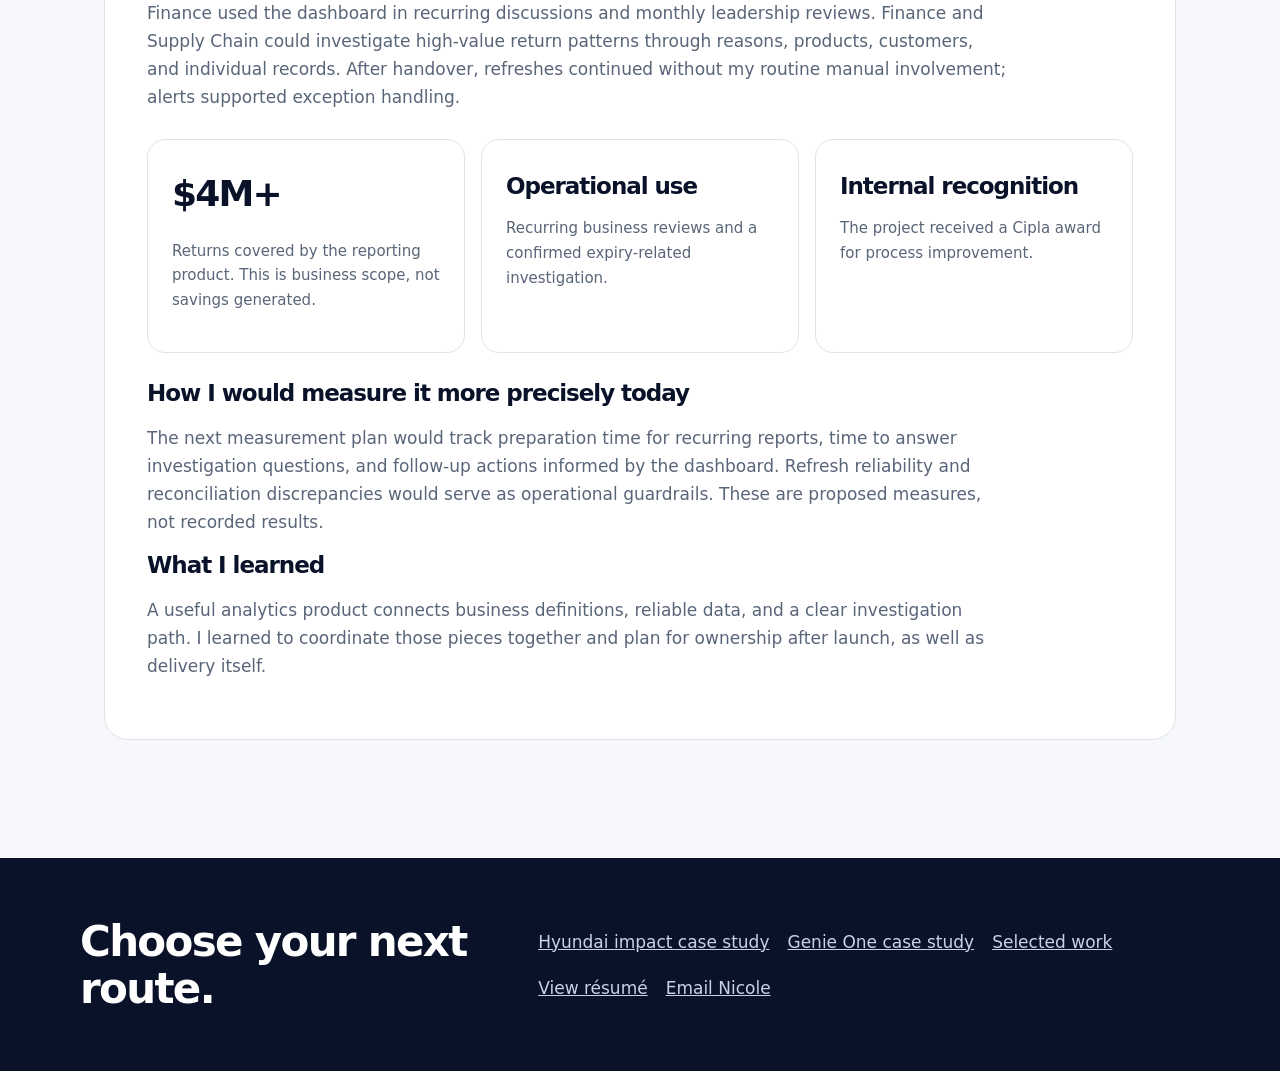
==== commit 085a14e1: "Unify case study templates and generalize resume" ====
--- a/cipla-returns.html
+++ b/cipla-returns.html
@@ -2,14 +2,18 @@
 :root{--ink:#0a1229;--blue:#326cf4;--mint:#21bd91;--paper:#f7f8fb;--muted:#596579;--line:#dfe3eb;--yellow:#f5b82e}*{box-sizing:border-box}body{margin:0;background:var(--paper);color:var(--ink);font:17px/1.65 system-ui,sans-serif}a{color:inherit}button,select{font:inherit}button,a,select{touch-action:manipulation}a:focus-visible,button:focus-visible,select:focus-visible{outline:3px solid var(--yellow);outline-offset:4px}header{background:var(--ink);color:white;padding:28px max(24px,calc((100vw - 1120px)/2)) 64px}.nav{display:flex;justify-content:space-between;gap:20px;font-size:15px}.nav a{text-decoration:none}.wrap{max-width:1120px;margin:auto;padding:0 24px}.kicker{text-transform:uppercase;letter-spacing:.12em;font:600 12px/1.5 ui-monospace,monospace;color:var(--blue)}header .kicker{color:#8fb0ff;margin-top:58px}h1,h2,h3{letter-spacing:-.045em;line-height:1.12}h1{font-size:clamp(38px,6vw,68px);max-width:950px;margin:20px 0}h2{font-size:clamp(30px,4vw,44px);margin:10px 0 22px}h3{font-size:23px;margin:10px 0 16px}header p{color:#c3cbe0;max-width:830px;font-size:20px}.badges{display:flex;gap:10px;flex-wrap:wrap;margin-top:30px}.badge{border:1px solid #3b4865;border-radius:30px;padding:8px 14px;font-size:14px}.badge.award{color:#ffe09b}.overview{display:grid;grid-template-columns:repeat(3,1fr);gap:20px;padding:30px 0;border-bottom:1px solid var(--line)}.overview b{display:block}.overview p{font-size:15px;color:var(--muted);margin:7px 0}.contents{display:flex;gap:10px;flex-wrap:wrap;padding:26px 0}.contents a{border:1px solid var(--line);border-radius:9px;padding:8px 12px;font-size:14px;text-decoration:none;background:white}section{padding:48px 0;scroll-margin-top:20px;border-bottom:1px solid var(--line)}section>p{max-width:860px;color:var(--muted)}.cards{display:grid;grid-template-columns:repeat(3,1fr);gap:16px;margin:28px 0}.card{background:white;border:1px solid var(--line);border-radius:18px;padding:24px}.card p{color:var(--muted);font-size:15px}.card .big{font-size:36px;font-weight:750;letter-spacing:-.05em}.note{font-size:14px;color:var(--muted);margin:14px 0}.visual{background:var(--ink);color:white;border-radius:24px;padding:28px;margin-top:28px}.visual .kicker{color:#8fb0ff}.visual p{color:#bfcbe3}.stepnav{display:grid;grid-template-columns:repeat(4,1fr);gap:10px;margin:22px 0}.stepnav button{border:1px solid #43516e;color:#c4cee5;background:#15213d;border-radius:12px;padding:12px;text-align:left;cursor:pointer;font-size:14px}.stepnav button[aria-pressed=true]{background:#8fb0ff;color:var(--ink);border-color:#8fb0ff}.stepnav small{display:block;font:12px ui-monospace,monospace;margin-bottom:8px}.investigation{min-height:200px;display:grid;grid-template-columns:1fr 1fr;gap:26px;align-items:center}.investigation h3{font-size:30px}.illustration{display:grid;gap:10px}.bar{display:grid;grid-template-columns:110px 1fr 50px;align-items:center;gap:12px;font-size:14px}.track{height:18px;background:#27344f;border-radius:6px;overflow:hidden}.fill{height:100%;background:#8fb0ff;border-radius:6px}.illustration .chip{padding:15px;border:1px solid #44516b;border-radius:12px;background:#15213d}.caption{font-size:13px;color:#aab8d5!important;margin-top:20px}.dash{background:white;border:1px solid var(--line);border-radius:24px;padding:26px;margin:28px 0}.dashhead{display:flex;justify-content:space-between;align-items:center;gap:20px}.dashhead select{max-width:100%;border:1px solid var(--line);padding:10px;border-radius:10px;background:var(--paper)}.metrics{display:grid;grid-template-columns:repeat(3,1fr);gap:12px;margin:22px 0}.metric{background:#edf2ff;border-radius:12px;padding:18px}.metric span{display:block;font-size:13px;color:var(--muted)}.metric strong{font-size:28px}.dashboardbars .track{background:#e8edf6}.dashboardbars .fill{background:var(--blue)}.dashboardbars .bar{color:var(--ink);grid-template-columns:120px 1fr 85px;margin:12px 0}.table-scroll{overflow-x:auto}table{width:100%;border-collapse:collapse;font-size:14px;margin-top:22px}th,td{text-align:left;padding:12px;border-bottom:1px solid var(--line)}th{color:var(--muted)}.scope{display:grid;grid-template-columns:1fr 1fr;gap:20px}.scope ul{padding-left:20px;color:var(--muted)}.scope li{margin:10px 0}.timeline{display:grid;grid-template-columns:1fr 1fr;gap:16px;margin:26px 0}.lane{border-left:4px solid var(--blue);background:#edf2ff;padding:22px;border-radius:0 14px 14px 0}.lane:nth-child(2){border-color:var(--mint);background:#e8f6f0}.lane p{font-size:15px;color:var(--muted)}.dateflow{display:grid;grid-template-columns:1fr 1fr;gap:18px;margin-top:22px}.dateflow>div{border:1px solid #43516e;border-radius:16px;padding:20px}.dateflow b{display:block}.dateflow .old{font:700 48px ui-monospace,monospace;color:#ffae9d}.status{display:inline-block;padding:6px 10px;border-radius:8px;background:#243c3a;color:#9aebc8;font-size:13px;margin:8px 0}footer{padding:40px 0 60px}.skip{position:absolute;left:-9999px}.skip:focus{left:20px;top:20px;background:white;color:black;padding:12px;z-index:2}@media(max-width:700px){.overview,.cards,.scope,.timeline,.dateflow,.investigation{grid-template-columns:1fr}.stepnav{grid-template-columns:1fr 1fr}.dashhead{align-items:start;flex-direction:column}.metrics{grid-template-columns:1fr}.bar,.dashboardbars .bar{grid-template-columns:90px 1fr 65px}.visual,.dash{padding:20px}.nav{flex-wrap:wrap}header{padding-bottom:40px}section{padding:36px 0}}@media(prefers-reduced-motion:reduce){*{scroll-behavior:auto!important}}
 
 .dash{background:#f4f7fa;padding:28px;border-color:#d5dee7;box-shadow:0 18px 50px #122b4410}.dashhead h3{margin:6px 0}.sampleflag{background:#e1eaf1;color:#354e65;border-radius:20px;padding:7px 12px;font-size:12px;font-weight:650}.filters{display:flex;flex-wrap:wrap;gap:14px;margin:20px 0}.filters label{font-size:12px;font-weight:650;color:#526174;flex:1;min-width:140px}.filters select{display:block;width:100%;margin-top:5px;padding:10px;border:1px solid #cbd5df;border-radius:9px;background:white}.filters button{align-self:end;padding:10px 16px;border:1px solid #cbd5df;border-radius:9px;background:white;cursor:pointer}.metrics{grid-template-columns:repeat(4,1fr)}.metric{background:white;border:1px solid #dce4eb;border-top:3px solid #147d79}.metric strong{display:block;color:#133e50}.metric small{font-size:12px;color:#596579}.chartgrid{display:grid;grid-template-columns:1fr 1fr;gap:16px}.chartpanel{background:white;border:1px solid #dce4eb;border-radius:14px;padding:20px;min-width:0}.chartpanel h4{margin:0;font-size:16px;letter-spacing:-.02em}.chartpanel p{margin:5px 0 20px;font-size:12px;color:#596579}.rank{display:grid;grid-template-columns:105px 1fr 72px;gap:10px;align-items:center;margin:13px 0;font-size:12px}.rank button{border:0;background:none;padding:0;color:#354e65;text-align:left;cursor:pointer;text-decoration:underline;text-underline-offset:3px}.rank .track{height:13px;background:#edf1f5}.rank .fill{background:#147d79}.rank b{text-align:right}.trend{display:flex;gap:10px;height:165px;align-items:end;padding-top:12px;border-bottom:1px solid #dce4eb}.monthbar{flex:1;text-align:center;display:flex;flex-direction:column;justify-content:end;height:100%;font-size:11px;color:#596579}.monthbar i{display:block;background:#537b9e;border-radius:5px 5px 0 0;min-height:2px;margin:6px 8px}.monthbar b{font-size:11px;font-weight:500}.insight{margin:18px 0;padding:18px 20px;background:#e4f2ef;border-left:4px solid #147d79;border-radius:8px;color:#214d49;font-size:14px}.statusline{display:flex;gap:10px;flex-wrap:wrap;margin:14px 0}.statusline span{font-size:12px;padding:7px 10px;border-radius:8px;background:#eef2f7}.records{margin-top:16px}.records summary{cursor:pointer;font-weight:650;font-size:15px}.records table{white-space:nowrap}.empty{padding:18px;color:#596579;font-size:14px}@media(max-width:700px){.chartgrid{grid-template-columns:1fr}.metrics{grid-template-columns:1fr 1fr}.dash{padding:18px}.rank{grid-template-columns:90px 1fr 65px}.metric strong{font-size:24px}}
-</style></head><body><a class="skip" href="#main">Skip to case study</a><header><nav class="nav" aria-label="Main"><a href="index.html">nicole.dias / map</a><a href="index.html#thinking">Back to the lifecycle</a></nav><div class="kicker">Data Analyst · Cipla USA · June–August 2024</div><h1>Making $4M+ in returns easier to trust, investigate, and act on.</h1><p>I built a Power BI dashboard that helped Finance and Supply Chain investigate returns. With the project manager on leave for much of the project, I also coordinated delivery across business and Engineering, maintained the issue tracker, and organized progress reviews.</p><div class="badges"><span class="badge">$4M+ in returns covered</span><span class="badge">Used in Finance and leadership reviews</span><span class="badge award">Internal process-improvement award</span></div></header><main id="main" class="wrap"><div class="overview"><div><b>My contribution</b><p>Requirements, prototyping, dashboard development, reconciliation, automation, and project coordination.</p></div><div><b>The people using it</b><p>Finance, Supply Chain, and business stakeholders investigating return patterns.</p></div><div><b>The outcome</b><p>A shared reporting view, granular investigation, and automated refresh after handover.</p></div></div><nav class="contents" aria-label="Case study stages"><a href="#stakes">01 Stakes</a><a href="#ambition">02 Ambition</a><a href="#bet">03 First bet</a><a href="#real">04 Delivery</a><a href="#outcome">05 Outcome</a></nav>
-<section id="stakes"><div class="kicker">01 · Find the stakes</div><h2>Start with the decisions behind the report.</h2><p>Returns information came from multiple reports and required manual consolidation. Finance needed to understand the financial exposure; Supply Chain needed to investigate the patterns behind it. I started with their business questions and aligned the definitions of return value, quantity, and reporting dates.</p><div class="cards"><div class="card"><h3>How much?</h3><p>View dollars alongside units so financial exposure and volume can both inform priorities.</p></div><div class="card"><h3>What is driving it?</h3><p>Separate expiry, damage, shipping issues, overstock, and other return reasons.</p></div><div class="card"><h3>Where do we look?</h3><p>Narrow the concern to customers, medications, and underlying return records.</p></div></div></section>
-<section id="ambition"><div class="kicker">02 · Set the ambition</div><h2>Turn a financial signal into a focused investigation.</h2><p>The goal was a dependable view that users could explore during reviews. Summary metrics needed a clear path to the records behind them. One actual use involved an increase in return value: Finance traced it to expiry-related concentration in products and customers, and Supply Chain investigated inventory and ordering patterns.</p><div class="visual"><div class="kicker">Follow the investigation</div><h3>One concern. Four levels of clarity.</h3><p>Select a step to see how the question becomes more specific.</p><div class="stepnav" role="group" aria-label="Returns investigation"><button type="button" data-step="0" aria-pressed="true"><small>01 · SIGNAL</small>Return value rises</button><button type="button" data-step="1" aria-pressed="false"><small>02 · REASON</small>Find the driver</button><button type="button" data-step="2" aria-pressed="false"><small>03 · DETAIL</small>Narrow the pattern</button><button type="button" data-step="3" aria-pressed="false"><small>04 · FOLLOW-UP</small>Investigate together</button></div><div class="investigation" aria-live="polite"><div><h3 id="ititle">What changed?</h3><p id="icopy">Finance identifies an increase in return value and begins investigating the contributors.</p></div><div id="ivisual" class="illustration"></div></div><p class="caption">Reconstruction of a confirmed investigation workflow. Any numbers and customer/product labels shown here are illustrative, not Cipla records.</p></div>
+<link rel="preconnect" href="https://fonts.googleapis.com"><link rel="preconnect" href="https://fonts.gstatic.com" crossorigin><link href="https://fonts.googleapis.com/css2?family=IBM+Plex+Mono:wght@500;600&amp;family=Instrument+Sans:wdth,wght@75..100,400..700&amp;display=swap" rel="stylesheet">
+<style>
+body{background:#eef2f9;font-family:"Instrument Sans",sans-serif}.site-nav{height:74px;padding:0 clamp(20px,5vw,72px);display:flex;align-items:center;justify-content:space-between;border-bottom:1px solid rgba(255,255,255,.12);background:var(--ink);color:white}.site-nav a{text-decoration:none;font-weight:700}.site-nav .brand{font-size:20px;letter-spacing:-.03em}.site-nav .brand span{color:var(--mint)}.site-nav .back{color:#c7d2ea;font-size:14px}.hero{background:var(--ink);color:white;padding:86px clamp(20px,5vw,72px) 64px}.hero-inner,.route-wrap,.content,.footer-inner{max-width:1120px;margin:auto}.hero .kicker{color:#8fb0ff;margin:0}.hero h1{font-size:clamp(48px,7vw,82px);letter-spacing:-.055em;line-height:.98;margin:20px 0 26px;max-width:950px}.hero .lead{color:#c3cbe0;max-width:830px;font-size:clamp(19px,2.2vw,24px)}.overview{margin-top:42px;padding:24px 0 0;border-top:1px solid rgba(255,255,255,.12);border-bottom:0}.overview p{color:#b9c4dd}.case-route{position:sticky;top:0;z-index:20;background:rgba(238,242,249,.96);border-top:1px solid var(--line);border-bottom:1px solid var(--line);padding:12px clamp(20px,5vw,72px);backdrop-filter:blur(12px)}.route-wrap{display:grid;grid-template-columns:repeat(5,1fr);gap:8px}.route-wrap a{text-decoration:none;color:#68738a;font-size:12px;font-weight:700;padding:9px 10px;border-radius:9px;text-align:center}.route-wrap a[aria-current="step"]{background:var(--ink);color:white}.route-wrap b{font-family:"IBM Plex Mono",monospace;color:var(--blue);margin-right:5px}.content{padding-top:38px;padding-bottom:100px}.block{scroll-margin-top:86px;background:white;border:1px solid var(--line);border-radius:24px;padding:clamp(24px,4vw,42px);margin-bottom:18px}.block>p{max-width:860px;color:var(--muted)}.block .kicker{font-family:"IBM Plex Mono",monospace}.block h2{font-size:clamp(30px,4vw,44px);margin:10px 0 22px}.block:last-child{border-bottom:1px solid var(--line)}footer.case-footer{background:var(--ink);color:white;padding:60px clamp(20px,5vw,72px)}.footer-inner{display:flex;justify-content:space-between;gap:30px;align-items:center}.footer-inner h2{font-size:clamp(28px,4vw,42px);letter-spacing:-.04em;margin:0}.footer-links{display:flex;gap:18px;flex-wrap:wrap}.footer-links a{color:#c7d2ea}@media(max-width:700px){.hero{padding-top:60px}.overview{grid-template-columns:1fr}.case-route{overflow-x:auto}.route-wrap{grid-template-columns:repeat(5,minmax(132px,1fr));width:max-content}.route-wrap a{text-align:left}.footer-inner{align-items:flex-start;flex-direction:column}.site-nav .back{font-size:13px}.block{padding:24px}.block>p{font-size:16px}}
+</style></head><body><a class="skip" href="#main">Skip to case study</a><nav class="site-nav" aria-label="Main"><a class="brand" href="index.html">nicole<span>.</span>dias/map</a><a class="back" href="index.html">View full portfolio</a></nav><header class="hero"><div class="hero-inner"><div class="kicker">Data Analyst · Cipla USA · June–August 2024</div><h1>Making $4M+ in returns easier to trust, investigate, and act on.</h1><p class="lead">I built a Power BI dashboard that helped Finance and Supply Chain investigate returns. With the project manager on leave for much of the project, I also coordinated delivery across business and Engineering, maintained the issue tracker, and organized progress reviews.</p><div class="badges"><span class="badge">$4M+ in returns covered</span><span class="badge">Used in Finance and leadership reviews</span><span class="badge award">Internal process-improvement award</span></div><div class="overview"><div><b>My contribution</b><p>Requirements, prototyping, dashboard development, reconciliation, automation, and project coordination.</p></div><div><b>The people using it</b><p>Finance, Supply Chain, and business stakeholders investigating return patterns.</p></div><div><b>The outcome</b><p>A shared reporting view, granular investigation, and automated refresh after handover.</p></div></div></div></header><div class="case-route" aria-label="Case study route"><div class="route-wrap"><a href="#stakes" aria-current="step"><b>01</b>Problem</a><a href="#ambition"><b>02</b>Ambition</a><a href="#bet"><b>03</b>First bet</a><a href="#real"><b>04</b>Make it real</a><a href="#outcome"><b>05</b>Outcome</a></div></div><main id="main" class="wrap content">
+<section class="block" id="stakes"><div class="kicker">01 · Find the stakes</div><h2>Start with the decisions behind the report.</h2><p>Returns information came from multiple reports and required manual consolidation. Finance needed to understand the financial exposure; Supply Chain needed to investigate the patterns behind it. I started with their business questions and aligned the definitions of return value, quantity, and reporting dates.</p><div class="cards"><div class="card"><h3>How much?</h3><p>View dollars alongside units so financial exposure and volume can both inform priorities.</p></div><div class="card"><h3>What is driving it?</h3><p>Separate expiry, damage, shipping issues, overstock, and other return reasons.</p></div><div class="card"><h3>Where do we look?</h3><p>Narrow the concern to customers, medications, and underlying return records.</p></div></div></section>
+<section class="block" id="ambition"><div class="kicker">02 · Set the ambition</div><h2>Turn a financial signal into a focused investigation.</h2><p>The goal was a dependable view that users could explore during reviews. Summary metrics needed a clear path to the records behind them. One actual use involved an increase in return value: Finance traced it to expiry-related concentration in products and customers, and Supply Chain investigated inventory and ordering patterns.</p><div class="visual"><div class="kicker">Follow the investigation</div><h3>One concern. Four levels of clarity.</h3><p>Select a step to see how the question becomes more specific.</p><div class="stepnav" role="group" aria-label="Returns investigation"><button type="button" data-step="0" aria-pressed="true"><small>01 · SIGNAL</small>Return value rises</button><button type="button" data-step="1" aria-pressed="false"><small>02 · REASON</small>Find the driver</button><button type="button" data-step="2" aria-pressed="false"><small>03 · DETAIL</small>Narrow the pattern</button><button type="button" data-step="3" aria-pressed="false"><small>04 · FOLLOW-UP</small>Investigate together</button></div><div class="investigation" aria-live="polite"><div><h3 id="ititle">What changed?</h3><p id="icopy">Finance identifies an increase in return value and begins investigating the contributors.</p></div><div id="ivisual" class="illustration"></div></div><p class="caption">Reconstruction of a confirmed investigation workflow. Any numbers and customer/product labels shown here are illustrative, not Cipla records.</p></div>
 <div class="dash"><div class="dashhead"><div><div class="kicker">Explore the investigation workspace</div><h3>Returns, with a path to the “why.”</h3></div><span class="sampleflag">INTERACTIVE · SAMPLE DATA</span></div><p class="note">Redesigned portfolio demonstration inspired by the original Power BI report. All records and amounts below are synthetic. Aster Tablets, Willow Capsules, and Cedar Solution are fictional product names; the design is a new reconstruction.</p><div class="filters"><label>Return reason<select id="reason"><option value="All">All reasons</option><option>Expiry</option><option>Damage</option><option>Shipping</option><option>Overstock</option></select></label><label>Customer<select id="customer"><option value="All">All customers</option><option>Customer A</option><option>Customer B</option><option>Customer C</option></select></label><label>Reporting window<select id="period"><option value="All">Jan–Jun · Sample year</option><option value="Q1">Jan–Mar</option><option value="Q2">Apr–Jun</option></select></label><button id="reset" type="button">Reset view ↺</button></div><div class="metrics" aria-live="polite"><div class="metric"><span>Return value</span><strong id="dvalue"></strong><small>Financial exposure in this view</small></div><div class="metric"><span>Returned units</span><strong id="dunits"></strong><small>Volume alongside value</small></div><div class="metric"><span>Return records</span><strong id="drecords"></strong><small>Individual sample transactions</small></div><div class="metric"><span>Leading reason</span><strong id="dleading"></strong><small id="dshare"></small></div></div><div id="insight" class="insight" aria-live="polite"></div><div class="chartgrid"><div class="chartpanel"><h4>When did return value change?</h4><p>Monthly return value · USD · filtered sample records</p><div id="trend" class="trend"></div></div><div class="chartpanel"><h4>Which reasons carry the value?</h4><p>Click a reason to investigate it. Bar lengths compare value within this view.</p><div id="dbars"></div></div><div class="chartpanel"><h4>Where is product value concentrated?</h4><p>Top molecules / products · return value in USD</p><div id="products"></div></div><div class="chartpanel"><h4>Which customers need a closer look?</h4><p>Click a customer to narrow every chart and record.</p><div id="customers"></div></div></div><details class="records"><summary>Open the underlying records and status breakdown</summary><div id="statuses" class="statusline"></div><div class="table-scroll"><table><caption>Sample records matching the selected filters · carrier and status retained for follow-up</caption><thead><tr><th>Record</th><th>Month</th><th>Customer</th><th>Molecule / product</th><th>Reason</th><th>Carrier</th><th>Status</th><th>Value</th><th>Units</th></tr></thead><tbody id="rows"></tbody></table></div></details><p class="note">Try Expiry → Customer A → open the records. The original report also included dedicated molecule, year-comparison, and detail pages. This demonstration focuses on one investigation path.</p></div></section>
-<section id="bet"><div class="kicker">03 · Choose the bet</div><h2>A useful first version starts with numbers people trust.</h2><p>I prioritized a reconciled view and the breakdowns needed for recurring reviews. The first version helped users identify where to investigate; more advanced analysis could follow once the core reporting was dependable.</p><div class="scope"><div class="card"><div class="kicker">Include first</div><h3>The investigation essentials</h3><ul><li>Shared metric definitions and a defined reporting window.</li><li>Return value and quantity, with reason, customer, and product breakdowns.</li><li>Basic trends using valid dates and drill-downs to records.</li><li>Scheduled refresh and basic error monitoring for operational use.</li></ul></div><div class="card"><div class="kicker">Defer until ready</div><h3>Depth with dependencies</h3><ul><li>Detailed carrier analysis until shipping questions and data coverage justified it.</li><li>Return rates until compatible sales or shipment denominators were available.</li><li>Extensive historical comparisons until dates were dependable.</li><li>Forecasting and advanced anomaly detection until the foundation was stable.</li></ul></div></div><h3>Prototype and pipeline work moved in parallel.</h3><div class="timeline"><div class="lane"><b>Business + dashboard</b><p>Early Power BI mock-ups → stakeholder feedback → refined filters, groupings, and investigation paths.</p></div><div class="lane"><b>Engineering + data</b><p>Pipeline setup → discrepancy investigation → corrections and reconciliation.</p></div></div><p>Prototyping clarified user needs while Engineering established a reliable pipeline.</p></section>
-<section id="real"><div class="kicker">04 · Make it real</div><h2>The hardest work happened beneath the charts.</h2><p>Initial reports contained substantial discrepancies. I worked back and forth with Engineering and business stakeholders to reconcile totals, investigate outliers and test records, and validate incoming pipeline data. I also coordinated with data governance to standardize missing, ambiguous, and inconsistent return reasons at the source.</p><div class="visual"><div class="kicker">A real data-quality decision</div><h3>When historical records said “1969.”</h3><p>Transferred records without associated dates appeared as 1969. A date cutoff alone could have hidden records that belonged in scope, so we addressed both date quality and the historical reporting window.</p><div class="dateflow"><div><div class="old">1969?</div><p>A displayed date was not sufficient evidence of when a return occurred.</p><b>Investigate the source and recover authoritative dates where possible.</b></div><div><span class="status">Supported date recovered</span><p>Correct with traceability and classify within the agreed reporting window.</p><span class="status">Date remains unknown</span><p>Keep outside dated comparisons; account for the records separately where needed for reconciliation and disclose coverage.</p></div></div><p class="caption">Validate the corrected, undated, and out-of-window populations without double counting.</p></div><div class="cards"><div class="card"><h3>Keep it running</h3><p>Scheduled refresh removed routine manual rebuilding. Incremental refresh reduced the need to reload the full history, while alerts supported investigation of errors.</p></div><div class="card"><h3>Keep delivery moving</h3><p>During the project manager’s absence, I maintained the issue tracker, set priorities, coordinated progress reviews, and followed outstanding issues.</p></div><div class="card"><h3>Make the handoff count</h3><p>I prepared a handoff document, captured lessons learned, and arranged follow-up meetings after launch.</p></div></div></section>
-<section id="outcome"><div class="kicker">05 · Measure the outcome</div><h2>A reporting product that became part of the workflow.</h2><p>Finance used the dashboard in recurring discussions and monthly leadership reviews. Finance and Supply Chain could investigate high-value return patterns through reasons, products, customers, and individual records. After handover, refreshes continued without my routine manual involvement; alerts supported exception handling.</p><div class="cards"><div class="card"><div class="big">$4M+</div><p>Returns covered by the reporting product. This is business scope, not savings generated.</p></div><div class="card"><h3>Operational use</h3><p>Recurring business reviews and a confirmed expiry-related investigation.</p></div><div class="card"><h3>Internal recognition</h3><p>The project received a Cipla award for process improvement.</p></div></div><h3>How I would measure it more precisely today</h3><p>The next measurement plan would track preparation time for recurring reports, time to answer investigation questions, and follow-up actions informed by the dashboard. Refresh reliability and reconciliation discrepancies would serve as operational guardrails. These are proposed measures, not recorded results.</p><h3>What I learned</h3><p>A useful analytics product connects business definitions, reliable data, and a clear investigation path. I learned to coordinate those pieces together and plan for ownership after launch, as well as delivery itself.</p></section></main><footer class="wrap"><a href="index.html#thinking">Back to the lifecycle</a> · <a href="mailto:dias.nicole210@gmail.com">Talk with Nicole</a></footer>
+<section class="block" id="bet"><div class="kicker">03 · Choose the bet</div><h2>A useful first version starts with numbers people trust.</h2><p>I prioritized a reconciled view and the breakdowns needed for recurring reviews. The first version helped users identify where to investigate; more advanced analysis could follow once the core reporting was dependable.</p><div class="scope"><div class="card"><div class="kicker">Include first</div><h3>The investigation essentials</h3><ul><li>Shared metric definitions and a defined reporting window.</li><li>Return value and quantity, with reason, customer, and product breakdowns.</li><li>Basic trends using valid dates and drill-downs to records.</li><li>Scheduled refresh and basic error monitoring for operational use.</li></ul></div><div class="card"><div class="kicker">Defer until ready</div><h3>Depth with dependencies</h3><ul><li>Detailed carrier analysis until shipping questions and data coverage justified it.</li><li>Return rates until compatible sales or shipment denominators were available.</li><li>Extensive historical comparisons until dates were dependable.</li><li>Forecasting and advanced anomaly detection until the foundation was stable.</li></ul></div></div><h3>Prototype and pipeline work moved in parallel.</h3><div class="timeline"><div class="lane"><b>Business + dashboard</b><p>Early Power BI mock-ups → stakeholder feedback → refined filters, groupings, and investigation paths.</p></div><div class="lane"><b>Engineering + data</b><p>Pipeline setup → discrepancy investigation → corrections and reconciliation.</p></div></div><p>Prototyping clarified user needs while Engineering established a reliable pipeline.</p></section>
+<section class="block" id="real"><div class="kicker">04 · Make it real</div><h2>The hardest work happened beneath the charts.</h2><p>Initial reports contained substantial discrepancies. I worked back and forth with Engineering and business stakeholders to reconcile totals, investigate outliers and test records, and validate incoming pipeline data. I also coordinated with data governance to standardize missing, ambiguous, and inconsistent return reasons at the source.</p><div class="visual"><div class="kicker">A real data-quality decision</div><h3>When historical records said “1969.”</h3><p>Transferred records without associated dates appeared as 1969. A date cutoff alone could have hidden records that belonged in scope, so we addressed both date quality and the historical reporting window.</p><div class="dateflow"><div><div class="old">1969?</div><p>A displayed date was not sufficient evidence of when a return occurred.</p><b>Investigate the source and recover authoritative dates where possible.</b></div><div><span class="status">Supported date recovered</span><p>Correct with traceability and classify within the agreed reporting window.</p><span class="status">Date remains unknown</span><p>Keep outside dated comparisons; account for the records separately where needed for reconciliation and disclose coverage.</p></div></div><p class="caption">Validate the corrected, undated, and out-of-window populations without double counting.</p></div><div class="cards"><div class="card"><h3>Keep it running</h3><p>Scheduled refresh removed routine manual rebuilding. Incremental refresh reduced the need to reload the full history, while alerts supported investigation of errors.</p></div><div class="card"><h3>Keep delivery moving</h3><p>During the project manager’s absence, I maintained the issue tracker, set priorities, coordinated progress reviews, and followed outstanding issues.</p></div><div class="card"><h3>Make the handoff count</h3><p>I prepared a handoff document, captured lessons learned, and arranged follow-up meetings after launch.</p></div></div></section>
+<section class="block" id="outcome"><div class="kicker">05 · Measure the outcome</div><h2>A reporting product that became part of the workflow.</h2><p>Finance used the dashboard in recurring discussions and monthly leadership reviews. Finance and Supply Chain could investigate high-value return patterns through reasons, products, customers, and individual records. After handover, refreshes continued without my routine manual involvement; alerts supported exception handling.</p><div class="cards"><div class="card"><div class="big">$4M+</div><p>Returns covered by the reporting product. This is business scope, not savings generated.</p></div><div class="card"><h3>Operational use</h3><p>Recurring business reviews and a confirmed expiry-related investigation.</p></div><div class="card"><h3>Internal recognition</h3><p>The project received a Cipla award for process improvement.</p></div></div><h3>How I would measure it more precisely today</h3><p>The next measurement plan would track preparation time for recurring reports, time to answer investigation questions, and follow-up actions informed by the dashboard. Refresh reliability and reconciliation discrepancies would serve as operational guardrails. These are proposed measures, not recorded results.</p><h3>What I learned</h3><p>A useful analytics product connects business definitions, reliable data, and a clear investigation path. I learned to coordinate those pieces together and plan for ownership after launch, as well as delivery itself.</p></section></main><footer class="case-footer"><div class="footer-inner"><h2>Choose your next route.</h2><div class="footer-links"><a href="hyundai-impact.html">Hyundai impact case study</a><a href="genie-one.html">Genie One case study</a><a href="index.html#work">Selected work</a><a href="Nicole-Dias-Resume.pdf" target="_blank" rel="noreferrer">View résumé</a><a href="mailto:dias.nicole210@gmail.com">Email Nicole</a></div></div></footer>
 <script>
+const routeLinks=[...document.querySelectorAll('.route-wrap a')];const routeSections=routeLinks.map(link=>document.querySelector(link.getAttribute('href')));const routeObserver=new IntersectionObserver(entries=>{const visible=entries.filter(entry=>entry.isIntersecting).sort((a,b)=>b.intersectionRatio-a.intersectionRatio)[0];if(!visible)return;routeLinks.forEach(link=>{if(link.getAttribute('href')===`#${visible.target.id}`)link.setAttribute('aria-current','step');else link.removeAttribute('aria-current')})},{rootMargin:'-25% 0px -60% 0px',threshold:[0,.25,.5]});routeSections.forEach(section=>routeObserver.observe(section));
 const months=['Jan','Feb','Mar','Apr','May','Jun'];
 const reasons=['Expiry','Damage','Shipping','Overstock'];
 const sample=months.flatMap((month,m)=>reasons.map((reason,r)=>({id:'R'+(1001+m*4+r),month,mi:m,customer:['Customer A','Customer B','Customer C'][(m+r)%3],product:['Aster Tablets','Willow Capsules','Cedar Solution'][r%3],reason,value:[9000,4200,2800,5000][r]+m*[2500,300,200,400][r],units:[150,84,70,100][r]+m*[40,6,5,8][r],carrier:['Carrier A','Carrier B'][m%2],status:['Open','Pending closure','Closed'][(m+r)%3]})));
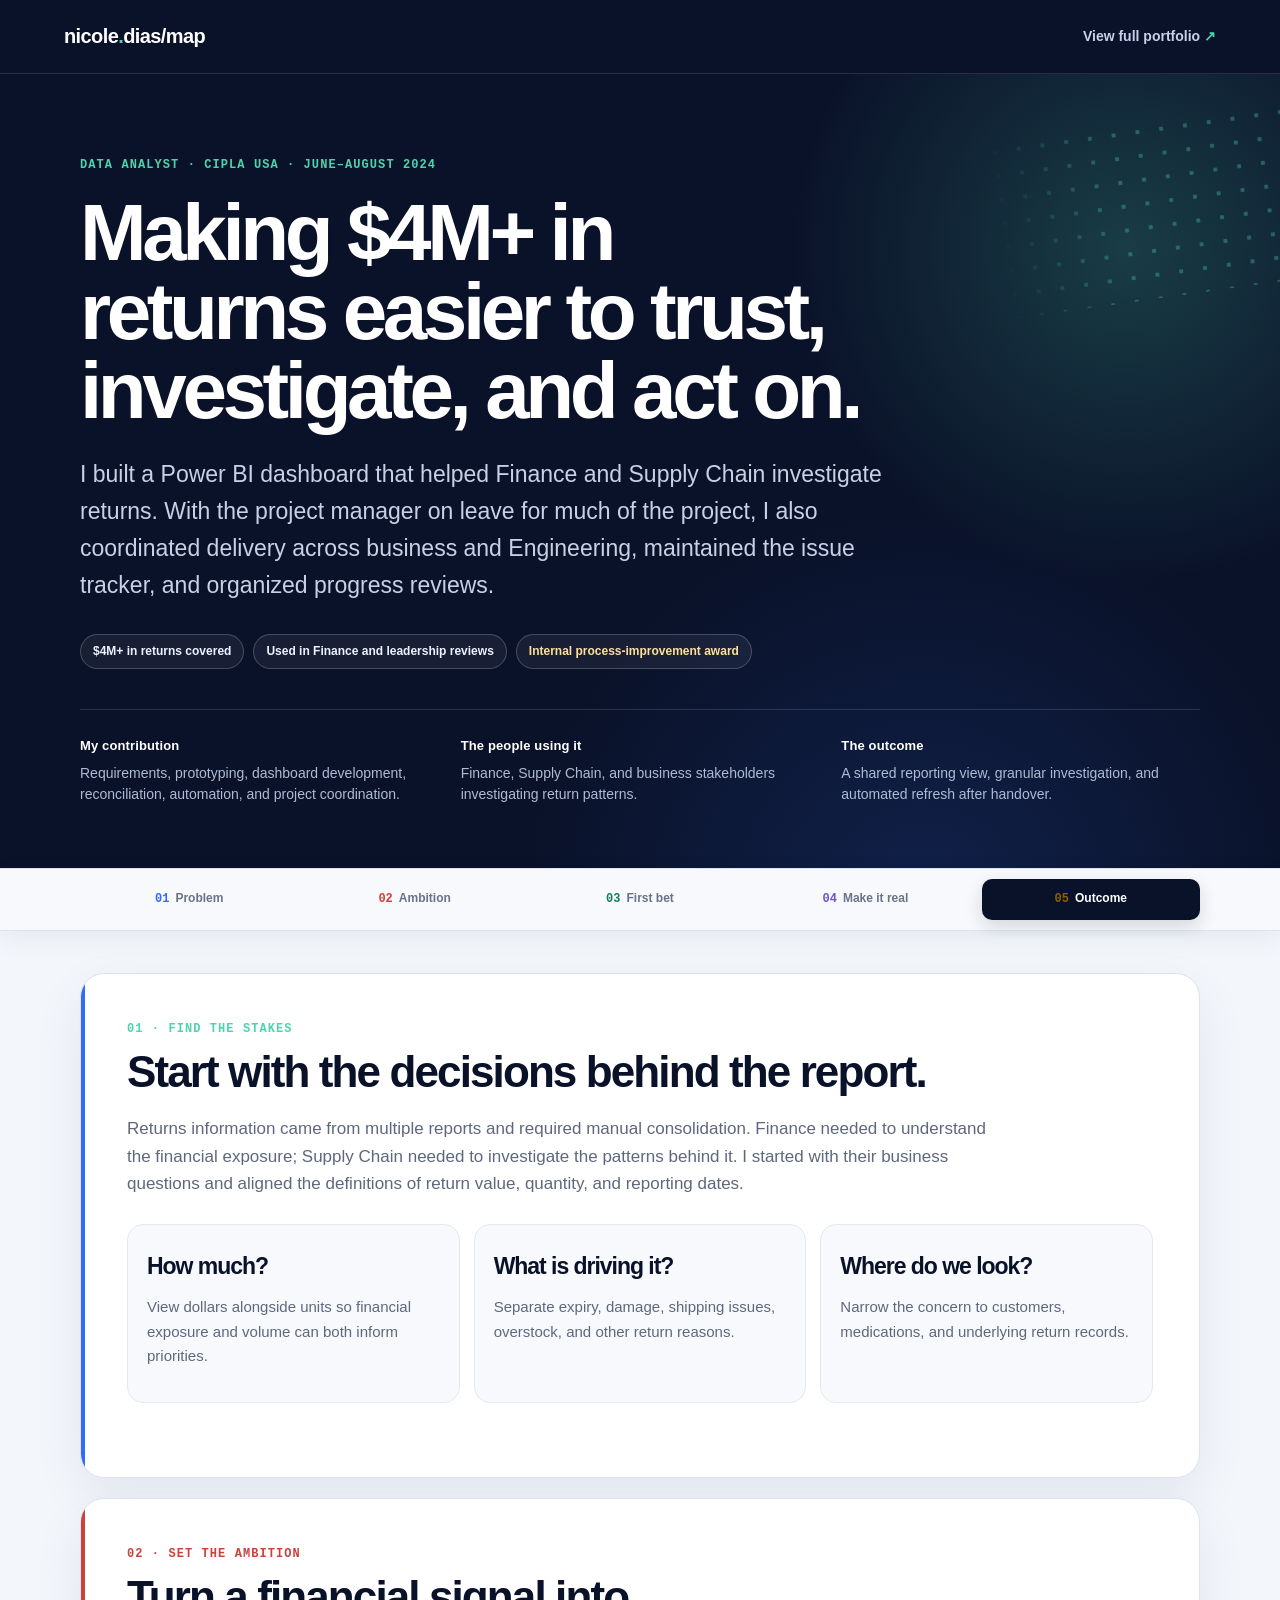
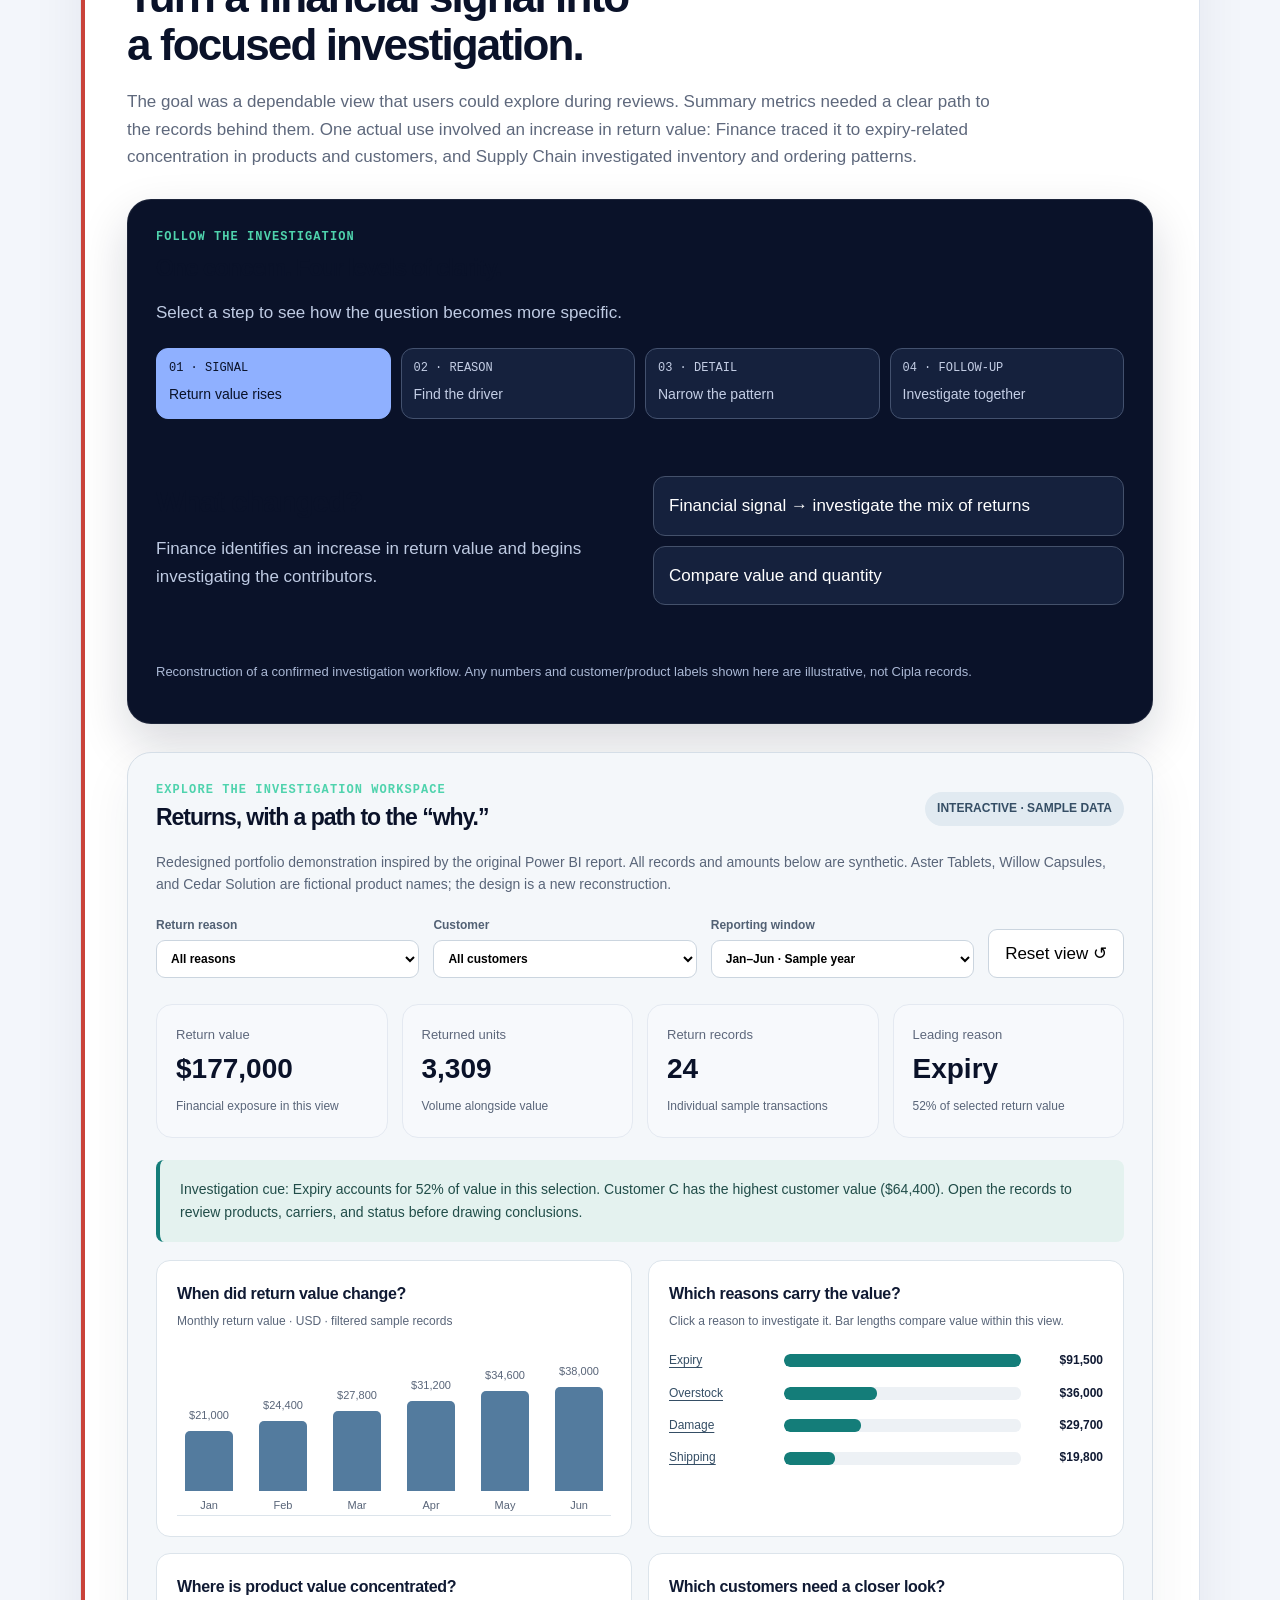
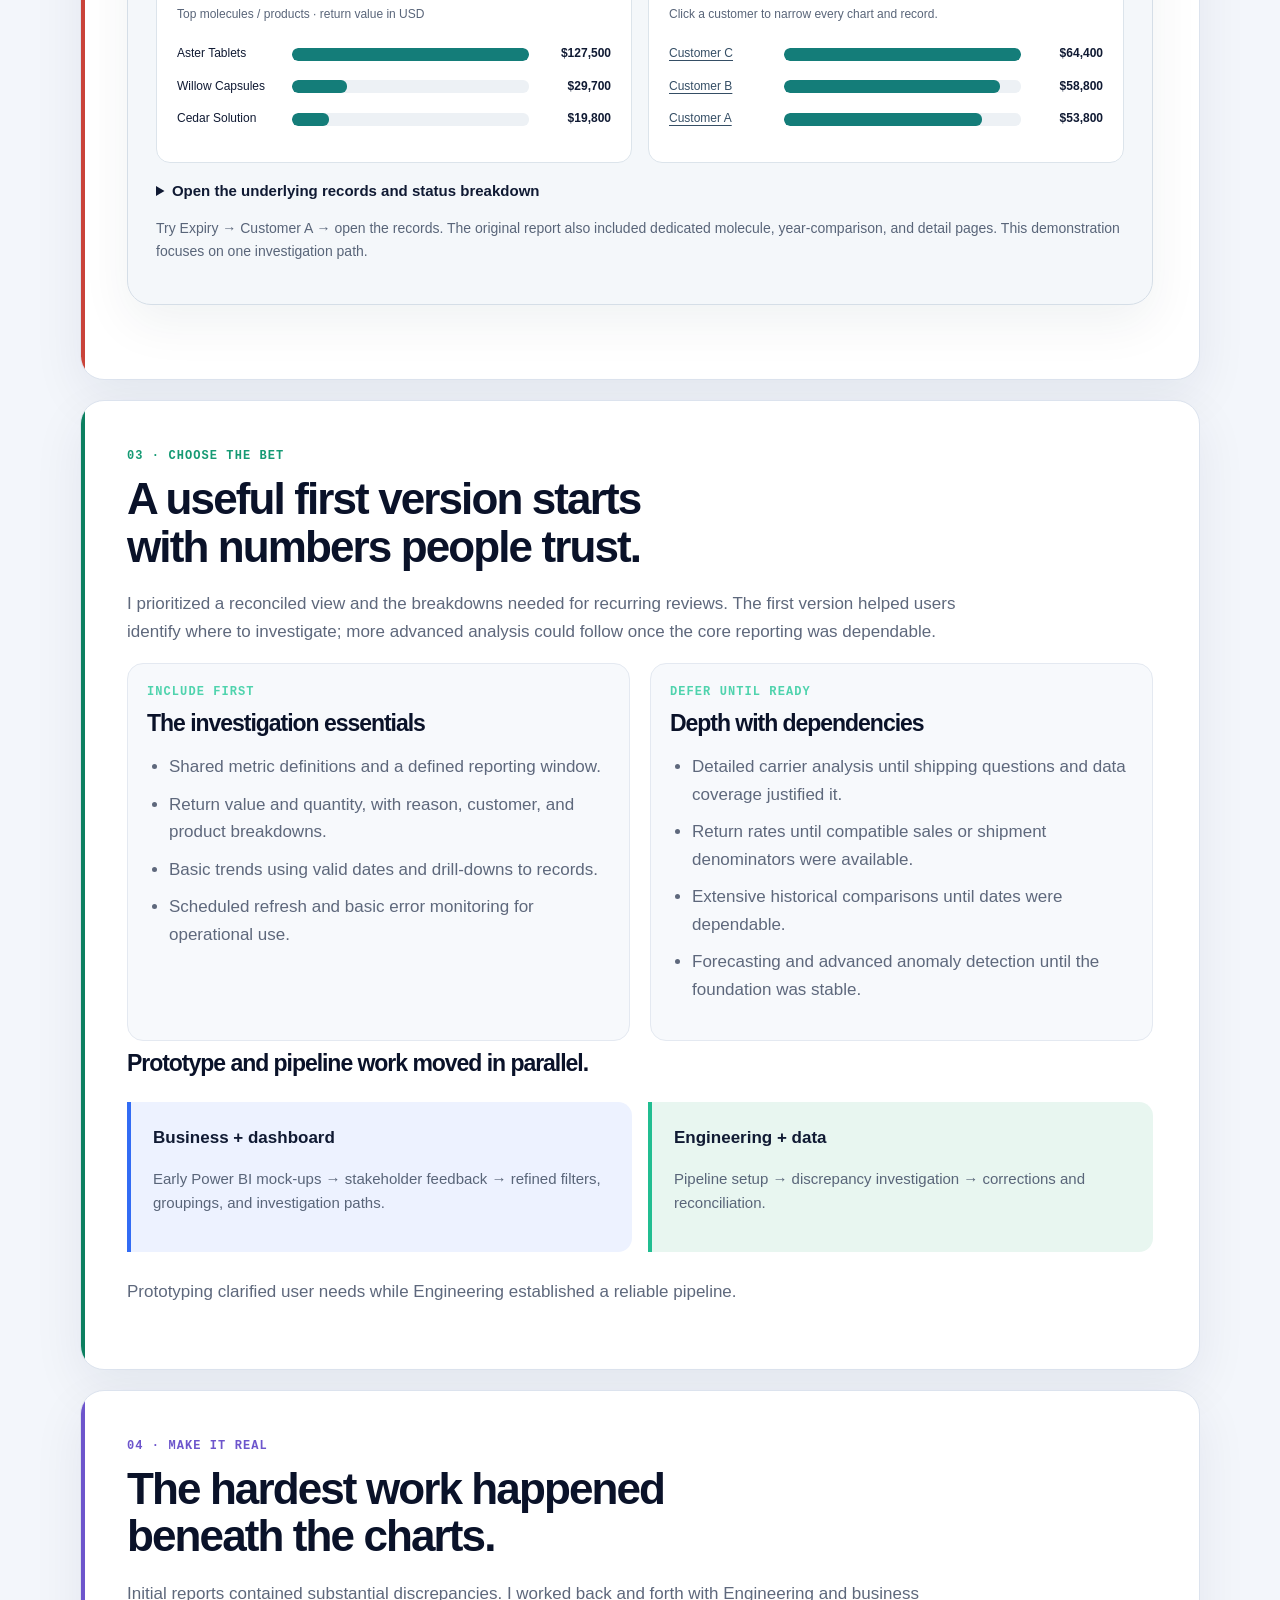
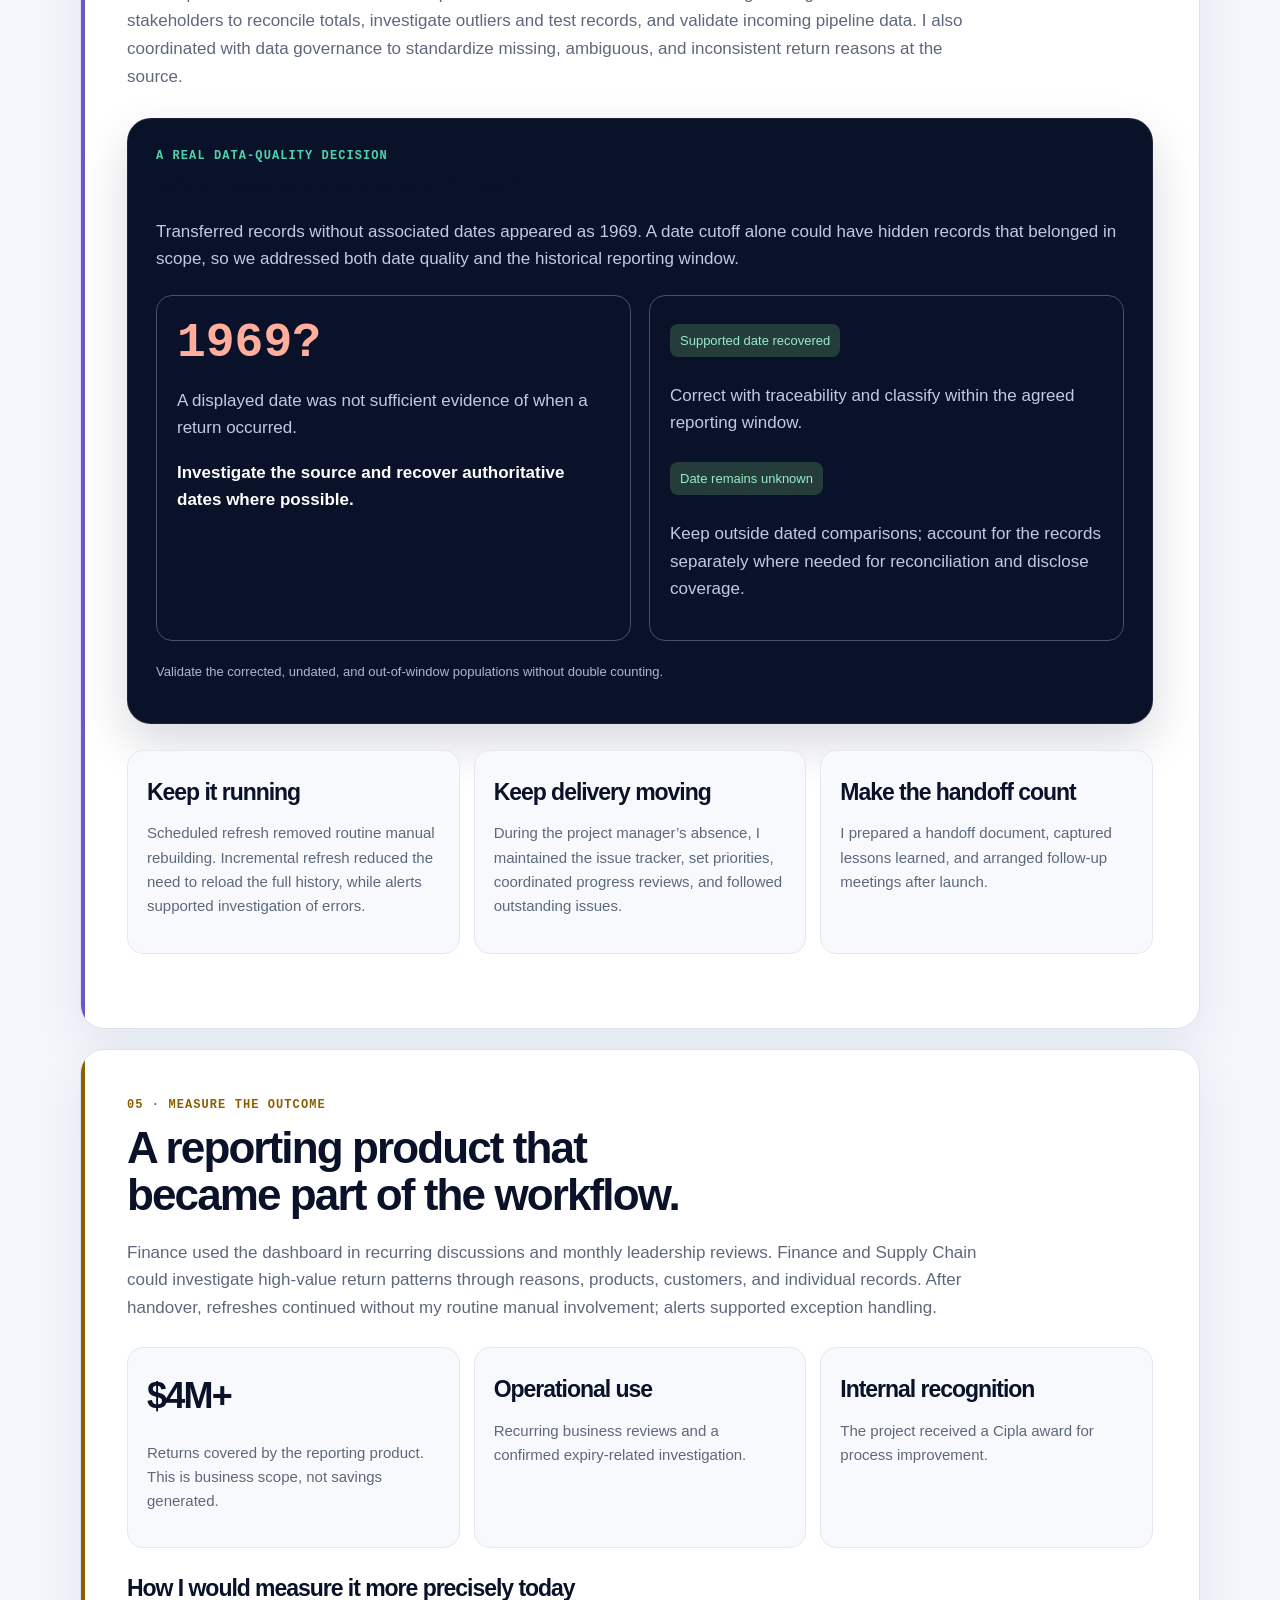
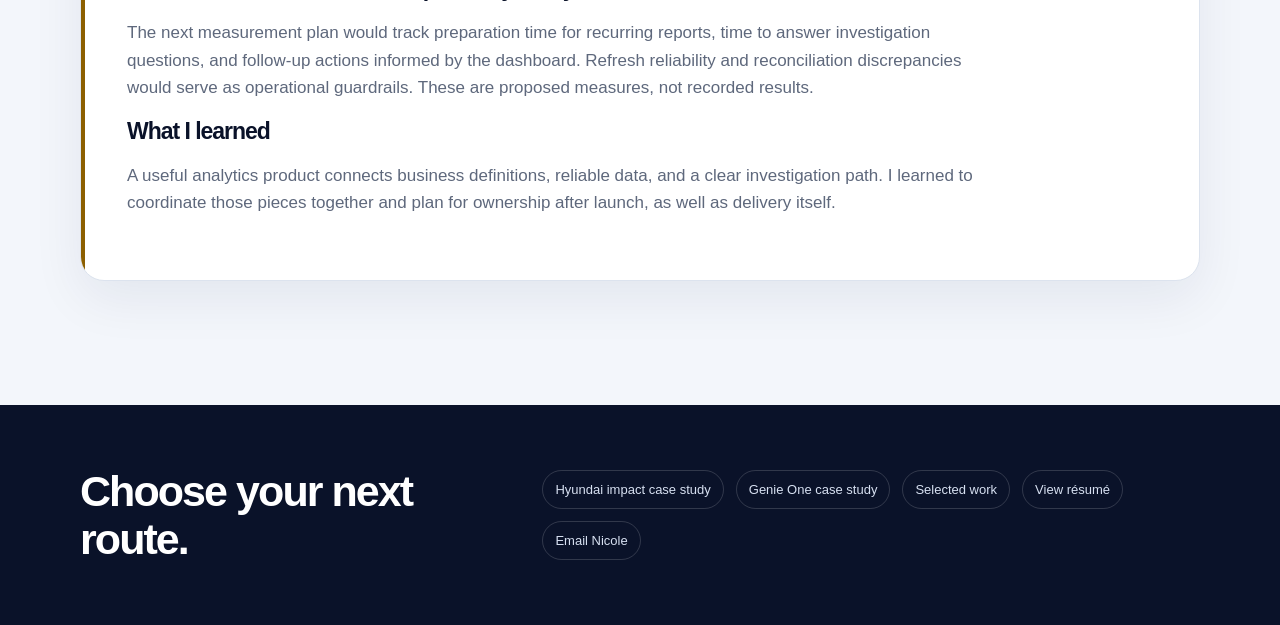
==== commit 4de60c81: "Unify case study visual system" ====
--- a/cipla-returns.html
+++ b/cipla-returns.html
@@ -5,7 +5,7 @@
 <link rel="preconnect" href="https://fonts.googleapis.com"><link rel="preconnect" href="https://fonts.gstatic.com" crossorigin><link href="https://fonts.googleapis.com/css2?family=IBM+Plex+Mono:wght@500;600&amp;family=Instrument+Sans:wdth,wght@75..100,400..700&amp;display=swap" rel="stylesheet">
 <style>
 body{background:#eef2f9;font-family:"Instrument Sans",sans-serif}.site-nav{height:74px;padding:0 clamp(20px,5vw,72px);display:flex;align-items:center;justify-content:space-between;border-bottom:1px solid rgba(255,255,255,.12);background:var(--ink);color:white}.site-nav a{text-decoration:none;font-weight:700}.site-nav .brand{font-size:20px;letter-spacing:-.03em}.site-nav .brand span{color:var(--mint)}.site-nav .back{color:#c7d2ea;font-size:14px}.hero{background:var(--ink);color:white;padding:86px clamp(20px,5vw,72px) 64px}.hero-inner,.route-wrap,.content,.footer-inner{max-width:1120px;margin:auto}.hero .kicker{color:#8fb0ff;margin:0}.hero h1{font-size:clamp(48px,7vw,82px);letter-spacing:-.055em;line-height:.98;margin:20px 0 26px;max-width:950px}.hero .lead{color:#c3cbe0;max-width:830px;font-size:clamp(19px,2.2vw,24px)}.overview{margin-top:42px;padding:24px 0 0;border-top:1px solid rgba(255,255,255,.12);border-bottom:0}.overview p{color:#b9c4dd}.case-route{position:sticky;top:0;z-index:20;background:rgba(238,242,249,.96);border-top:1px solid var(--line);border-bottom:1px solid var(--line);padding:12px clamp(20px,5vw,72px);backdrop-filter:blur(12px)}.route-wrap{display:grid;grid-template-columns:repeat(5,1fr);gap:8px}.route-wrap a{text-decoration:none;color:#68738a;font-size:12px;font-weight:700;padding:9px 10px;border-radius:9px;text-align:center}.route-wrap a[aria-current="step"]{background:var(--ink);color:white}.route-wrap b{font-family:"IBM Plex Mono",monospace;color:var(--blue);margin-right:5px}.content{padding-top:38px;padding-bottom:100px}.block{scroll-margin-top:86px;background:white;border:1px solid var(--line);border-radius:24px;padding:clamp(24px,4vw,42px);margin-bottom:18px}.block>p{max-width:860px;color:var(--muted)}.block .kicker{font-family:"IBM Plex Mono",monospace}.block h2{font-size:clamp(30px,4vw,44px);margin:10px 0 22px}.block:last-child{border-bottom:1px solid var(--line)}footer.case-footer{background:var(--ink);color:white;padding:60px clamp(20px,5vw,72px)}.footer-inner{display:flex;justify-content:space-between;gap:30px;align-items:center}.footer-inner h2{font-size:clamp(28px,4vw,42px);letter-spacing:-.04em;margin:0}.footer-links{display:flex;gap:18px;flex-wrap:wrap}.footer-links a{color:#c7d2ea}@media(max-width:700px){.hero{padding-top:60px}.overview{grid-template-columns:1fr}.case-route{overflow-x:auto}.route-wrap{grid-template-columns:repeat(5,minmax(132px,1fr));width:max-content}.route-wrap a{text-align:left}.footer-inner{align-items:flex-start;flex-direction:column}.site-nav .back{font-size:13px}.block{padding:24px}.block>p{font-size:16px}}
-</style></head><body><a class="skip" href="#main">Skip to case study</a><nav class="site-nav" aria-label="Main"><a class="brand" href="index.html">nicole<span>.</span>dias/map</a><a class="back" href="index.html">View full portfolio</a></nav><header class="hero"><div class="hero-inner"><div class="kicker">Data Analyst · Cipla USA · June–August 2024</div><h1>Making $4M+ in returns easier to trust, investigate, and act on.</h1><p class="lead">I built a Power BI dashboard that helped Finance and Supply Chain investigate returns. With the project manager on leave for much of the project, I also coordinated delivery across business and Engineering, maintained the issue tracker, and organized progress reviews.</p><div class="badges"><span class="badge">$4M+ in returns covered</span><span class="badge">Used in Finance and leadership reviews</span><span class="badge award">Internal process-improvement award</span></div><div class="overview"><div><b>My contribution</b><p>Requirements, prototyping, dashboard development, reconciliation, automation, and project coordination.</p></div><div><b>The people using it</b><p>Finance, Supply Chain, and business stakeholders investigating return patterns.</p></div><div><b>The outcome</b><p>A shared reporting view, granular investigation, and automated refresh after handover.</p></div></div></div></header><div class="case-route" aria-label="Case study route"><div class="route-wrap"><a href="#stakes" aria-current="step"><b>01</b>Problem</a><a href="#ambition"><b>02</b>Ambition</a><a href="#bet"><b>03</b>First bet</a><a href="#real"><b>04</b>Make it real</a><a href="#outcome"><b>05</b>Outcome</a></div></div><main id="main" class="wrap content">
+</style><link rel="stylesheet" href="case-study.css"></head><body class="case-study case-cipla"><a class="skip" href="#main">Skip to case study</a><nav class="site-nav" aria-label="Main"><a class="brand" href="index.html">nicole<span>.</span>dias/map</a><a class="back" href="index.html">View full portfolio</a></nav><header class="hero"><div class="hero-inner"><div class="kicker">Data Analyst · Cipla USA · June–August 2024</div><h1>Making $4M+ in returns easier to trust, investigate, and act on.</h1><p class="lead">I built a Power BI dashboard that helped Finance and Supply Chain investigate returns. With the project manager on leave for much of the project, I also coordinated delivery across business and Engineering, maintained the issue tracker, and organized progress reviews.</p><div class="badges"><span class="badge">$4M+ in returns covered</span><span class="badge">Used in Finance and leadership reviews</span><span class="badge award">Internal process-improvement award</span></div><div class="overview"><div><b>My contribution</b><p>Requirements, prototyping, dashboard development, reconciliation, automation, and project coordination.</p></div><div><b>The people using it</b><p>Finance, Supply Chain, and business stakeholders investigating return patterns.</p></div><div><b>The outcome</b><p>A shared reporting view, granular investigation, and automated refresh after handover.</p></div></div></div></header><div class="case-route" aria-label="Case study route"><div class="route-wrap"><a href="#stakes" aria-current="step"><b>01</b>Problem</a><a href="#ambition"><b>02</b>Ambition</a><a href="#bet"><b>03</b>First bet</a><a href="#real"><b>04</b>Make it real</a><a href="#outcome"><b>05</b>Outcome</a></div></div><main id="main" class="wrap content">
 <section class="block" id="stakes"><div class="kicker">01 · Find the stakes</div><h2>Start with the decisions behind the report.</h2><p>Returns information came from multiple reports and required manual consolidation. Finance needed to understand the financial exposure; Supply Chain needed to investigate the patterns behind it. I started with their business questions and aligned the definitions of return value, quantity, and reporting dates.</p><div class="cards"><div class="card"><h3>How much?</h3><p>View dollars alongside units so financial exposure and volume can both inform priorities.</p></div><div class="card"><h3>What is driving it?</h3><p>Separate expiry, damage, shipping issues, overstock, and other return reasons.</p></div><div class="card"><h3>Where do we look?</h3><p>Narrow the concern to customers, medications, and underlying return records.</p></div></div></section>
 <section class="block" id="ambition"><div class="kicker">02 · Set the ambition</div><h2>Turn a financial signal into a focused investigation.</h2><p>The goal was a dependable view that users could explore during reviews. Summary metrics needed a clear path to the records behind them. One actual use involved an increase in return value: Finance traced it to expiry-related concentration in products and customers, and Supply Chain investigated inventory and ordering patterns.</p><div class="visual"><div class="kicker">Follow the investigation</div><h3>One concern. Four levels of clarity.</h3><p>Select a step to see how the question becomes more specific.</p><div class="stepnav" role="group" aria-label="Returns investigation"><button type="button" data-step="0" aria-pressed="true"><small>01 · SIGNAL</small>Return value rises</button><button type="button" data-step="1" aria-pressed="false"><small>02 · REASON</small>Find the driver</button><button type="button" data-step="2" aria-pressed="false"><small>03 · DETAIL</small>Narrow the pattern</button><button type="button" data-step="3" aria-pressed="false"><small>04 · FOLLOW-UP</small>Investigate together</button></div><div class="investigation" aria-live="polite"><div><h3 id="ititle">What changed?</h3><p id="icopy">Finance identifies an increase in return value and begins investigating the contributors.</p></div><div id="ivisual" class="illustration"></div></div><p class="caption">Reconstruction of a confirmed investigation workflow. Any numbers and customer/product labels shown here are illustrative, not Cipla records.</p></div>
 <div class="dash"><div class="dashhead"><div><div class="kicker">Explore the investigation workspace</div><h3>Returns, with a path to the “why.”</h3></div><span class="sampleflag">INTERACTIVE · SAMPLE DATA</span></div><p class="note">Redesigned portfolio demonstration inspired by the original Power BI report. All records and amounts below are synthetic. Aster Tablets, Willow Capsules, and Cedar Solution are fictional product names; the design is a new reconstruction.</p><div class="filters"><label>Return reason<select id="reason"><option value="All">All reasons</option><option>Expiry</option><option>Damage</option><option>Shipping</option><option>Overstock</option></select></label><label>Customer<select id="customer"><option value="All">All customers</option><option>Customer A</option><option>Customer B</option><option>Customer C</option></select></label><label>Reporting window<select id="period"><option value="All">Jan–Jun · Sample year</option><option value="Q1">Jan–Mar</option><option value="Q2">Apr–Jun</option></select></label><button id="reset" type="button">Reset view ↺</button></div><div class="metrics" aria-live="polite"><div class="metric"><span>Return value</span><strong id="dvalue"></strong><small>Financial exposure in this view</small></div><div class="metric"><span>Returned units</span><strong id="dunits"></strong><small>Volume alongside value</small></div><div class="metric"><span>Return records</span><strong id="drecords"></strong><small>Individual sample transactions</small></div><div class="metric"><span>Leading reason</span><strong id="dleading"></strong><small id="dshare"></small></div></div><div id="insight" class="insight" aria-live="polite"></div><div class="chartgrid"><div class="chartpanel"><h4>When did return value change?</h4><p>Monthly return value · USD · filtered sample records</p><div id="trend" class="trend"></div></div><div class="chartpanel"><h4>Which reasons carry the value?</h4><p>Click a reason to investigate it. Bar lengths compare value within this view.</p><div id="dbars"></div></div><div class="chartpanel"><h4>Where is product value concentrated?</h4><p>Top molecules / products · return value in USD</p><div id="products"></div></div><div class="chartpanel"><h4>Which customers need a closer look?</h4><p>Click a customer to narrow every chart and record.</p><div id="customers"></div></div></div><details class="records"><summary>Open the underlying records and status breakdown</summary><div id="statuses" class="statusline"></div><div class="table-scroll"><table><caption>Sample records matching the selected filters · carrier and status retained for follow-up</caption><thead><tr><th>Record</th><th>Month</th><th>Customer</th><th>Molecule / product</th><th>Reason</th><th>Carrier</th><th>Status</th><th>Value</th><th>Units</th></tr></thead><tbody id="rows"></tbody></table></div></details><p class="note">Try Expiry → Customer A → open the records. The original report also included dedicated molecule, year-comparison, and detail pages. This demonstration focuses on one investigation path.</p></div></section>
--- a/case-study.css
+++ b/case-study.css
@@ -0,0 +1,282 @@
+:root {
+  --case-ink: #0a1229;
+  --case-paper: #f3f6fb;
+  --case-white: #ffffff;
+  --case-text: #101a33;
+  --case-muted: #5e687c;
+  --case-line: #dce3ee;
+  --case-shadow: 0 18px 52px rgba(20, 35, 67, .07);
+  --route-blue: #326cf4;
+  --route-coral: #c9433a;
+  --route-green: #0c7f60;
+  --route-purple: #6d55cc;
+  --route-gold: #8c5f00;
+}
+
+* { box-sizing: border-box; }
+html { scroll-behavior: smooth; scroll-padding-top: 84px; }
+body.case-study {
+  margin: 0;
+  background: var(--case-paper);
+  color: var(--case-text);
+  font-family: "Instrument Sans", sans-serif;
+  line-height: 1.62;
+  -webkit-font-smoothing: antialiased;
+}
+.case-hyundai { --project-accent: #72a7ff; }
+.case-genie { --project-accent: #9b8cff; }
+.case-cipla { --project-accent: #4fd3ad; }
+
+body.case-study a { color: inherit; }
+body.case-study a:focus-visible,
+body.case-study button:focus-visible,
+body.case-study select:focus-visible { outline: 3px solid #f5b82e; outline-offset: 4px; }
+body.case-study .skip { position: absolute; left: -9999px; }
+body.case-study .skip:focus { left: 16px; top: 14px; z-index: 100; border-radius: 10px; background: white; color: var(--case-ink); padding: 10px 14px; }
+
+body.case-study nav,
+body.case-study .site-nav {
+  height: 74px;
+  padding: 0 clamp(20px, 5vw, 72px);
+  display: flex;
+  align-items: center;
+  justify-content: space-between;
+  gap: 24px;
+  border-bottom: 1px solid rgba(255,255,255,.12);
+  background: var(--case-ink);
+  color: white;
+}
+body.case-study nav a,
+body.case-study .site-nav a { text-decoration: none; font-weight: 700; }
+body.case-study .brand { font-size: 20px; letter-spacing: -.03em; }
+body.case-study .brand span { color: var(--project-accent); }
+body.case-study .back { color: #c7d2ea; font-size: 14px; }
+body.case-study .back::after { content: "  ↗"; color: var(--project-accent); }
+
+body.case-study .hero {
+  position: relative;
+  overflow: hidden;
+  padding: 82px clamp(20px, 5vw, 72px) 62px;
+  background:
+    radial-gradient(circle at 88% 22%, color-mix(in srgb, var(--project-accent) 22%, transparent) 0, transparent 26%),
+    radial-gradient(circle at 72% 105%, rgba(50,108,244,.16) 0, transparent 32%),
+    var(--case-ink);
+  color: white;
+}
+body.case-study .hero::after {
+  content: "";
+  position: absolute;
+  width: 360px;
+  height: 180px;
+  right: -72px;
+  top: 42px;
+  opacity: .34;
+  pointer-events: none;
+  background-image: radial-gradient(circle, var(--project-accent) 2px, transparent 2.5px);
+  background-size: 24px 24px;
+  transform: rotate(-8deg);
+  mask-image: linear-gradient(90deg, transparent, black 35%);
+}
+body.case-study .hero .wrap,
+body.case-study .hero-inner,
+body.case-study .route-wrap,
+body.case-study .footer-inner { max-width: 1120px; margin: auto; }
+body.case-study .hero .wrap,
+body.case-study .hero-inner { position: relative; z-index: 1; }
+body.case-study .kicker,
+body.case-study .num {
+  font-family: "IBM Plex Mono", monospace;
+  color: var(--project-accent);
+  font-size: 12px;
+  font-weight: 600;
+  letter-spacing: .09em;
+  text-transform: uppercase;
+}
+body.case-study .hero .kicker { margin: 0; color: var(--project-accent); }
+body.case-study .hero h1 {
+  max-width: 950px;
+  margin: 19px 0 25px;
+  color: white;
+  font-size: clamp(46px, 7vw, 80px);
+  font-weight: 700;
+  letter-spacing: -.055em;
+  line-height: .99;
+  text-wrap: balance;
+}
+body.case-study .hero .lead,
+body.case-study .hero > div > p { max-width: 820px; color: #c7d1e6; font-size: clamp(19px, 2.2vw, 23px); }
+body.case-study .tags,
+body.case-study .badges { display: flex; flex-wrap: wrap; gap: 9px; margin-top: 29px; }
+body.case-study .tags span,
+body.case-study .badge {
+  border: 1px solid rgba(255,255,255,.2);
+  border-radius: 999px;
+  background: rgba(255,255,255,.06);
+  color: #edf2ff;
+  padding: 7px 12px;
+  font-size: 12px;
+  font-weight: 700;
+}
+body.case-study .badge.award { color: #ffe09b; }
+body.case-study .signal {
+  max-width: 900px;
+  margin-top: 38px;
+  padding: 19px 22px;
+  border: 1px solid rgba(255,255,255,.1);
+  border-left: 4px solid var(--project-accent);
+  border-radius: 0 15px 15px 0;
+  background: rgba(255,255,255,.045);
+  color: #dce3f3;
+}
+body.case-study .overview {
+  display: grid;
+  grid-template-columns: repeat(3, 1fr);
+  gap: 22px;
+  margin-top: 40px;
+  padding: 25px 0 0;
+  border-top: 1px solid rgba(255,255,255,.13);
+  border-bottom: 0;
+}
+body.case-study .overview > div { padding-right: 18px; }
+body.case-study .overview b { display: block; color: white; font-size: 13px; letter-spacing: .01em; }
+body.case-study .overview p { margin: 7px 0 0; color: #aebbd4; font-size: 14px; line-height: 1.52; }
+
+body.case-study .case-route {
+  position: sticky;
+  top: 0;
+  z-index: 20;
+  padding: 10px clamp(20px, 5vw, 72px);
+  border-top: 1px solid var(--case-line);
+  border-bottom: 1px solid var(--case-line);
+  background: rgba(247,249,252,.94);
+  box-shadow: 0 8px 28px rgba(20,35,67,.06);
+  backdrop-filter: blur(14px);
+}
+body.case-study .route-wrap { display: grid; grid-template-columns: repeat(5, 1fr); gap: 7px; }
+body.case-study .route-wrap a {
+  position: relative;
+  min-height: 41px;
+  padding: 10px 11px;
+  border-radius: 10px;
+  color: #68738a;
+  font-size: 12px;
+  font-weight: 700;
+  text-align: center;
+  text-decoration: none;
+  transition: background .2s ease, color .2s ease, transform .2s ease;
+}
+body.case-study .route-wrap a:hover { background: white; color: var(--case-ink); }
+body.case-study .route-wrap a[aria-current="step"] { background: var(--case-ink); color: white; box-shadow: 0 7px 18px rgba(10,18,41,.15); }
+body.case-study .route-wrap b { margin-right: 6px; font-family: "IBM Plex Mono", monospace; }
+body.case-study .route-wrap a:nth-child(1) b { color: var(--route-blue); }
+body.case-study .route-wrap a:nth-child(2) b { color: var(--route-coral); }
+body.case-study .route-wrap a:nth-child(3) b { color: var(--route-green); }
+body.case-study .route-wrap a:nth-child(4) b { color: var(--route-purple); }
+body.case-study .route-wrap a:nth-child(5) b { color: var(--route-gold); }
+
+body.case-study .content { max-width: 1120px; margin: auto; padding: 42px 0 104px; }
+body.case-study main.content { width: min(1120px, calc(100% - 2 * clamp(20px, 5vw, 72px))); }
+body.case-study .block {
+  position: relative;
+  overflow: hidden;
+  scroll-margin-top: 86px;
+  margin-bottom: 20px;
+  padding: clamp(26px, 4.2vw, 46px);
+  border: 1px solid var(--case-line);
+  border-radius: 24px;
+  background: var(--case-white);
+  color: var(--case-text);
+  box-shadow: var(--case-shadow);
+}
+body.case-study .block::before { content: ""; position: absolute; inset: 0 auto 0 0; width: 4px; background: var(--route-blue); }
+body.case-study main > .block:nth-of-type(2)::before { background: var(--route-coral); }
+body.case-study main > .block:nth-of-type(3)::before { background: var(--route-green); }
+body.case-study main > .block:nth-of-type(4)::before { background: var(--route-purple); }
+body.case-study main > .block:nth-of-type(5)::before { background: var(--route-gold); }
+body.case-study main > .block:nth-of-type(2) .num,
+body.case-study main > .block:nth-of-type(2) > .kicker { color: var(--route-coral); }
+body.case-study main > .block:nth-of-type(3) .num,
+body.case-study main > .block:nth-of-type(3) > .kicker { color: #159a74; }
+body.case-study main > .block:nth-of-type(4) .num,
+body.case-study main > .block:nth-of-type(4) > .kicker { color: var(--route-purple); }
+body.case-study main > .block:nth-of-type(5) .num,
+body.case-study main > .block:nth-of-type(5) > .kicker { color: var(--route-gold); }
+body.case-study .block h2 {
+  max-width: 850px;
+  margin: 10px 0 20px;
+  color: var(--case-ink);
+  font-size: clamp(30px, 4vw, 44px);
+  letter-spacing: -.043em;
+  line-height: 1.08;
+  text-wrap: balance;
+}
+body.case-study .block h3 { color: var(--case-ink); }
+body.case-study .block > p,
+body.case-study .block > ul,
+body.case-study .block li { color: var(--case-muted); font-size: 17px; }
+body.case-study .block > p { max-width: 870px; }
+body.case-study .block ul { padding-left: 22px; }
+body.case-study .block li + li { margin-top: 7px; }
+body.case-study .metrics,
+body.case-study .cards { gap: 14px; margin-top: 26px; }
+body.case-study .metric,
+body.case-study .card {
+  border: 1px solid #e4e9f1;
+  border-radius: 16px;
+  background: #f7f9fc;
+  color: var(--case-text);
+  padding: 19px;
+}
+body.case-study .metric strong,
+body.case-study .card .big { color: var(--case-ink); }
+body.case-study .metric span,
+body.case-study .card p { color: var(--case-muted); }
+body.case-study .visual { border: 1px solid rgba(255,255,255,.08); background: var(--case-ink); box-shadow: 0 20px 48px rgba(10,18,41,.16); }
+
+body.case-study footer,
+body.case-study footer.case-footer { padding: 62px clamp(20px, 5vw, 72px); border-top: 0; background: var(--case-ink); color: white; }
+body.case-study footer .wrap,
+body.case-study .footer-inner {
+  max-width: 1120px;
+  margin: auto;
+  display: flex;
+  align-items: center;
+  justify-content: space-between;
+  gap: 34px;
+}
+body.case-study footer h2 { margin: 0; color: white; font-size: clamp(30px, 4vw, 43px); letter-spacing: -.045em; }
+body.case-study .footer-links { display: flex; flex-wrap: wrap; gap: 12px; }
+body.case-study .footer-links a {
+  border: 1px solid rgba(255,255,255,.16);
+  border-radius: 999px;
+  color: #d7e0f1;
+  padding: 8px 12px;
+  font-size: 13px;
+  text-decoration: none;
+}
+body.case-study .footer-links a:hover { border-color: var(--project-accent); color: white; }
+
+@media (max-width: 760px) {
+  body.case-study .hero { padding-top: 57px; padding-bottom: 46px; }
+  body.case-study .hero::after { width: 210px; right: -100px; opacity: .22; }
+  body.case-study .hero h1 { font-size: clamp(42px, 13vw, 60px); }
+  body.case-study .overview { grid-template-columns: 1fr; gap: 18px; }
+  body.case-study .overview > div { padding-right: 0; }
+  body.case-study .case-route { overflow-x: auto; scroll-snap-type: x proximity; scrollbar-width: none; }
+  body.case-study .case-route::-webkit-scrollbar { display: none; }
+  body.case-study .route-wrap { grid-template-columns: repeat(5, minmax(130px, 1fr)); width: max-content; }
+  body.case-study .route-wrap a { text-align: left; scroll-snap-align: center; }
+  body.case-study .content { width: calc(100% - 40px); padding-top: 24px; padding-bottom: 70px; }
+  body.case-study .block { padding: 25px 23px 28px 27px; border-radius: 20px; box-shadow: 0 12px 34px rgba(20,35,67,.055); }
+  body.case-study .block > p,
+  body.case-study .block > ul,
+  body.case-study .block li { font-size: 16px; }
+  body.case-study footer .wrap,
+  body.case-study .footer-inner { align-items: flex-start; flex-direction: column; }
+  body.case-study .back { font-size: 13px; }
+}
+
+@media (prefers-reduced-motion: reduce) {
+  html { scroll-behavior: auto; }
+  body.case-study .route-wrap a { transition: none; }
+}
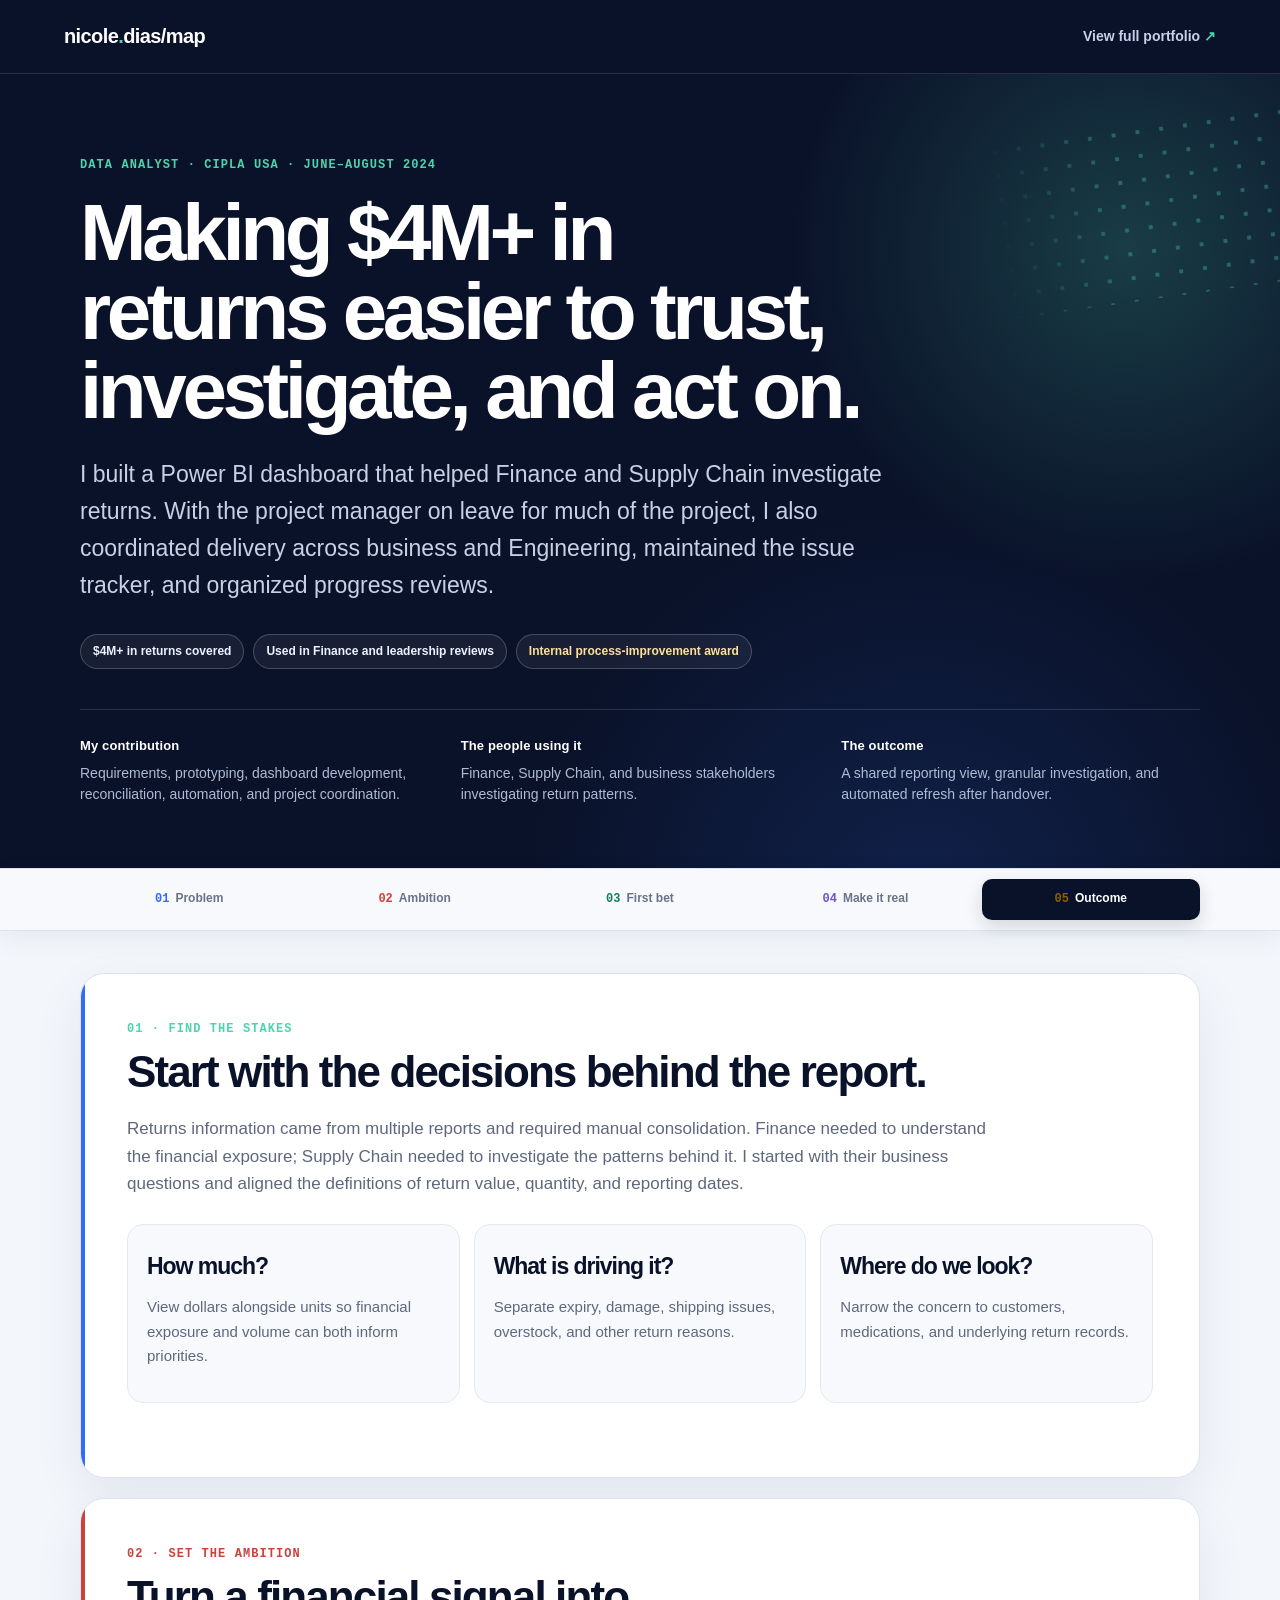
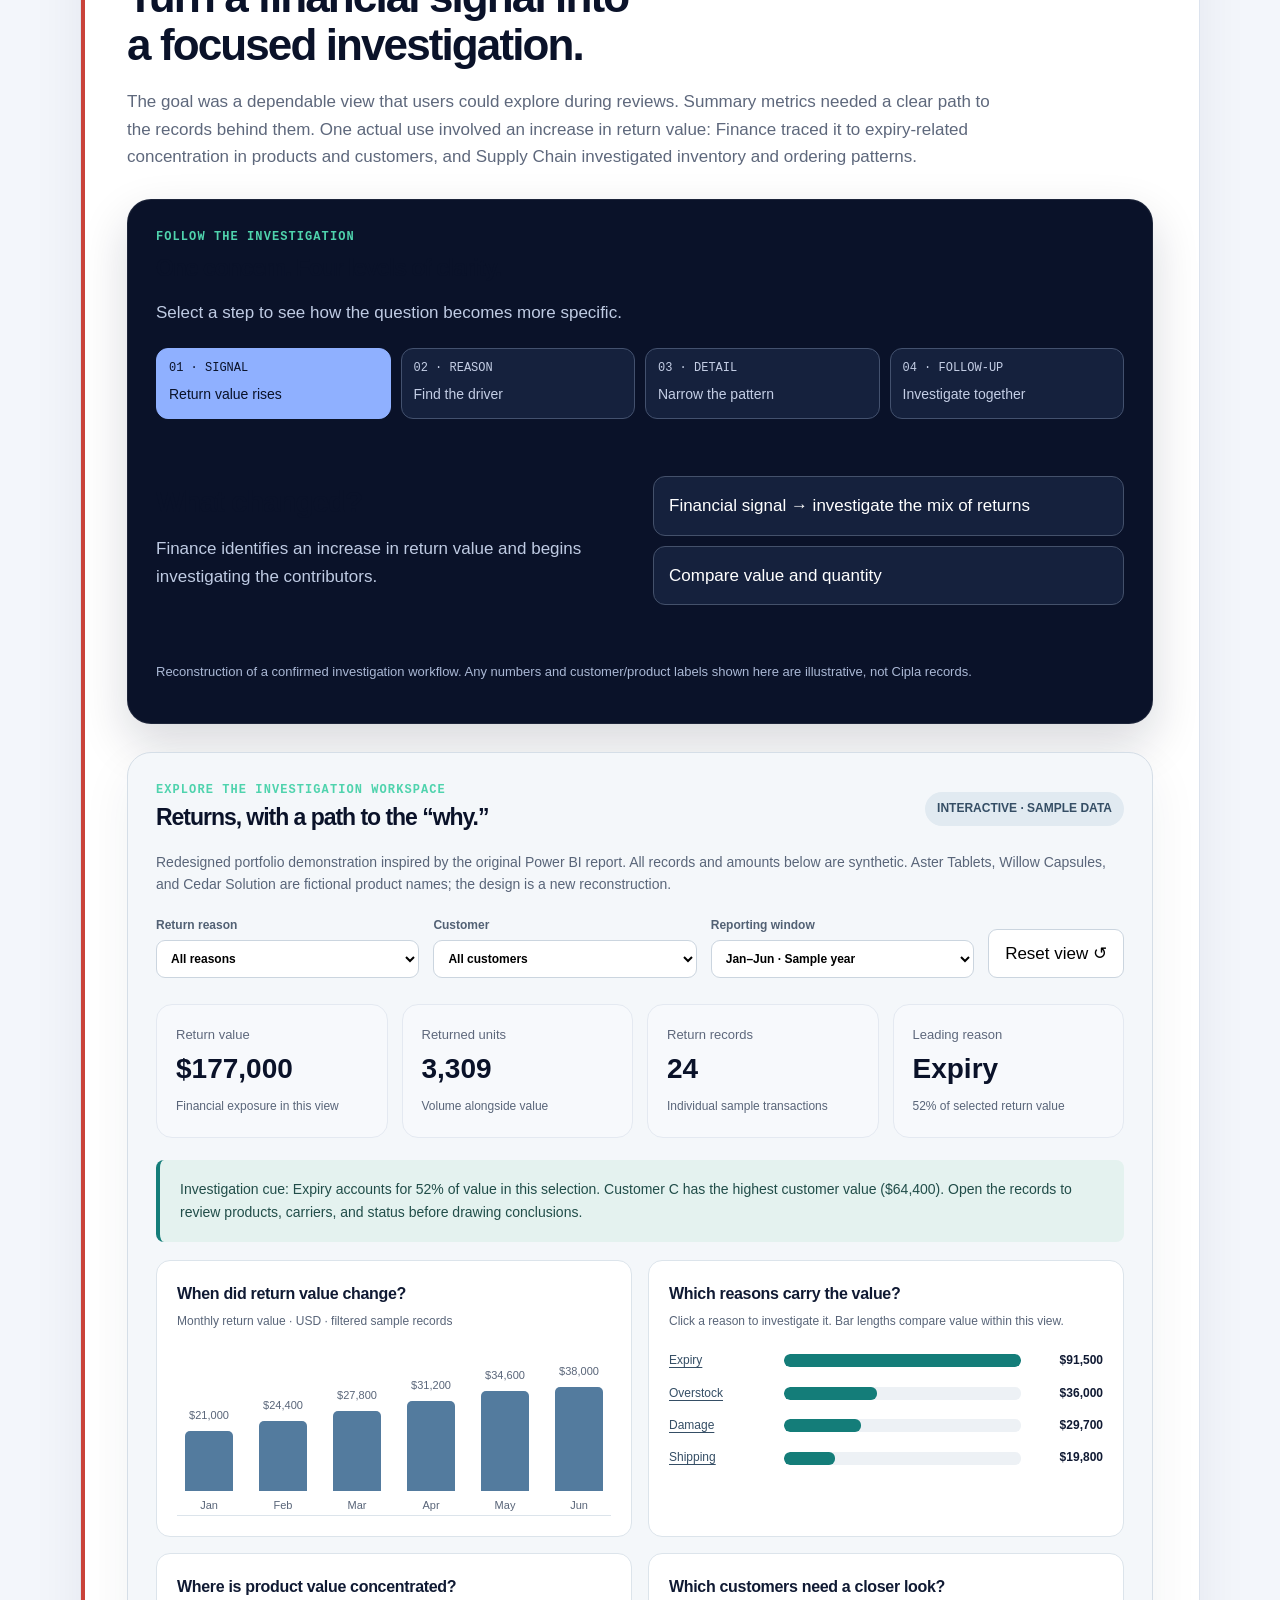
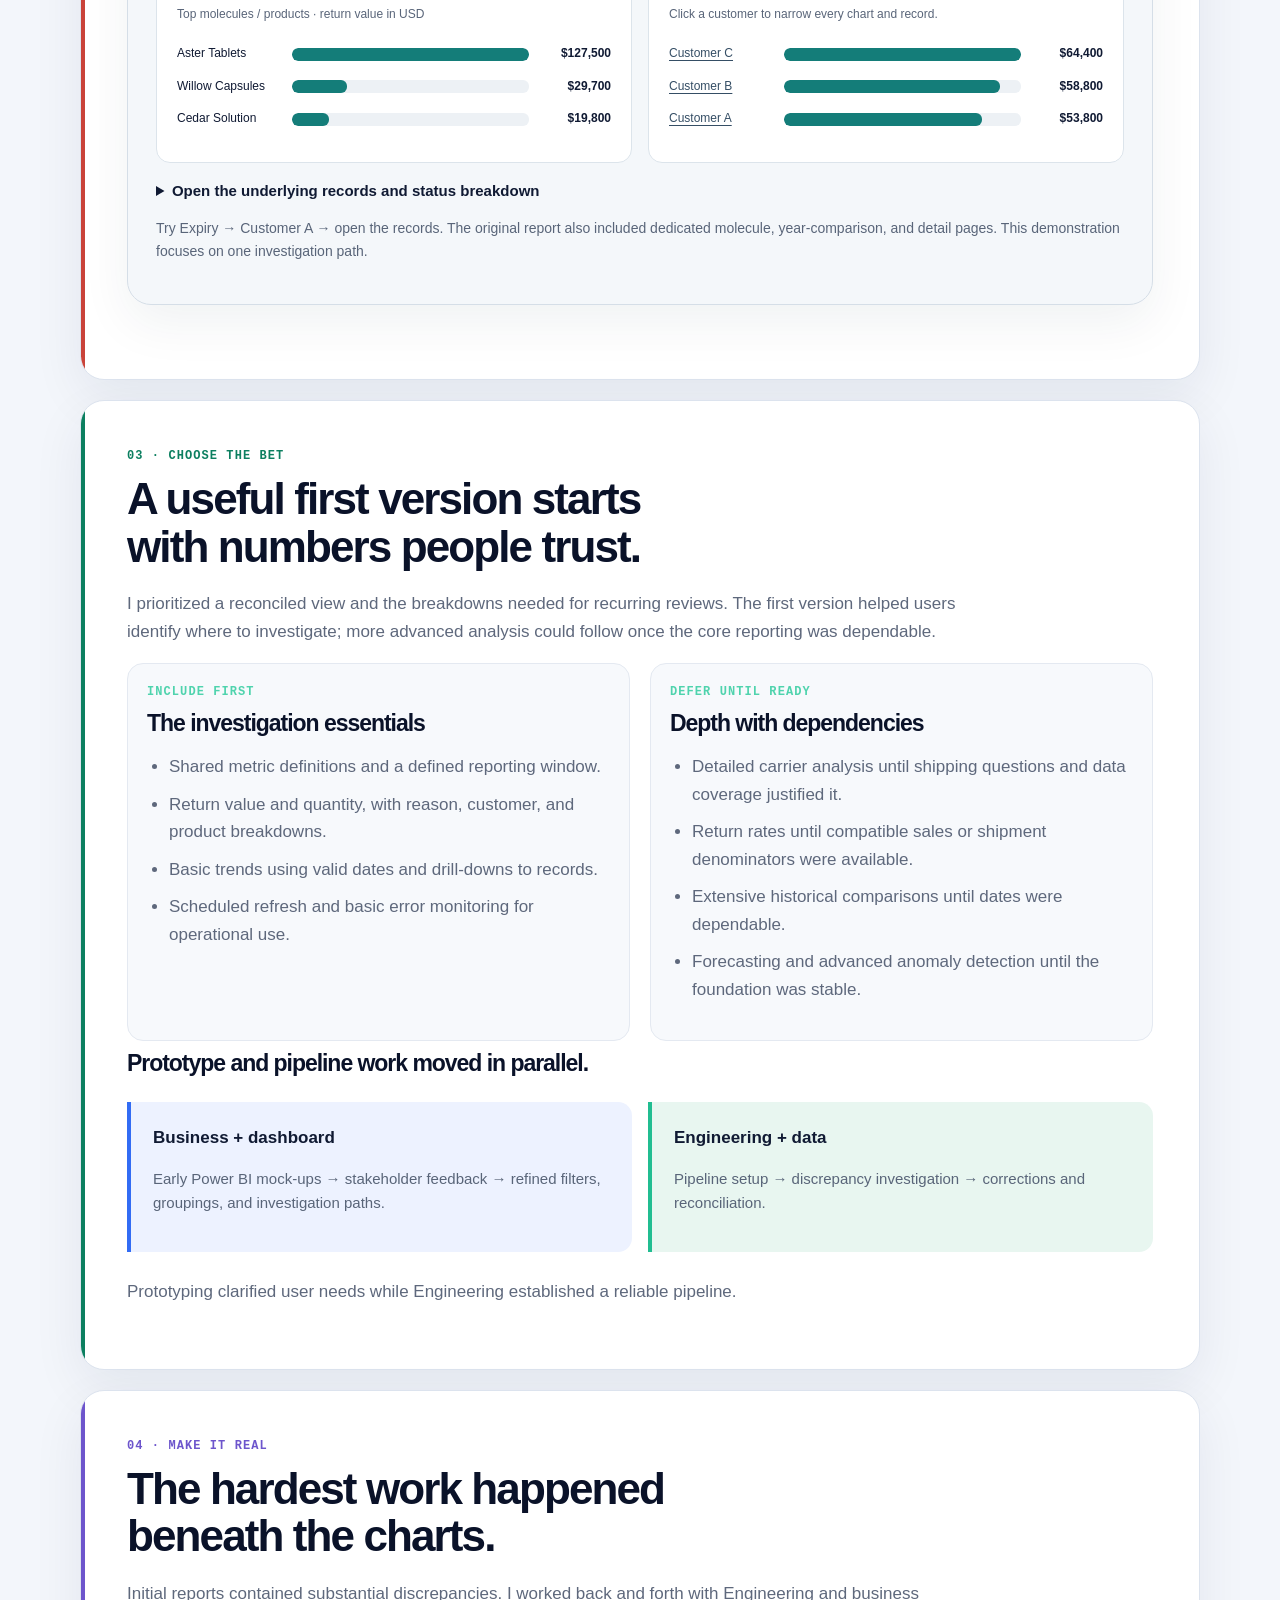
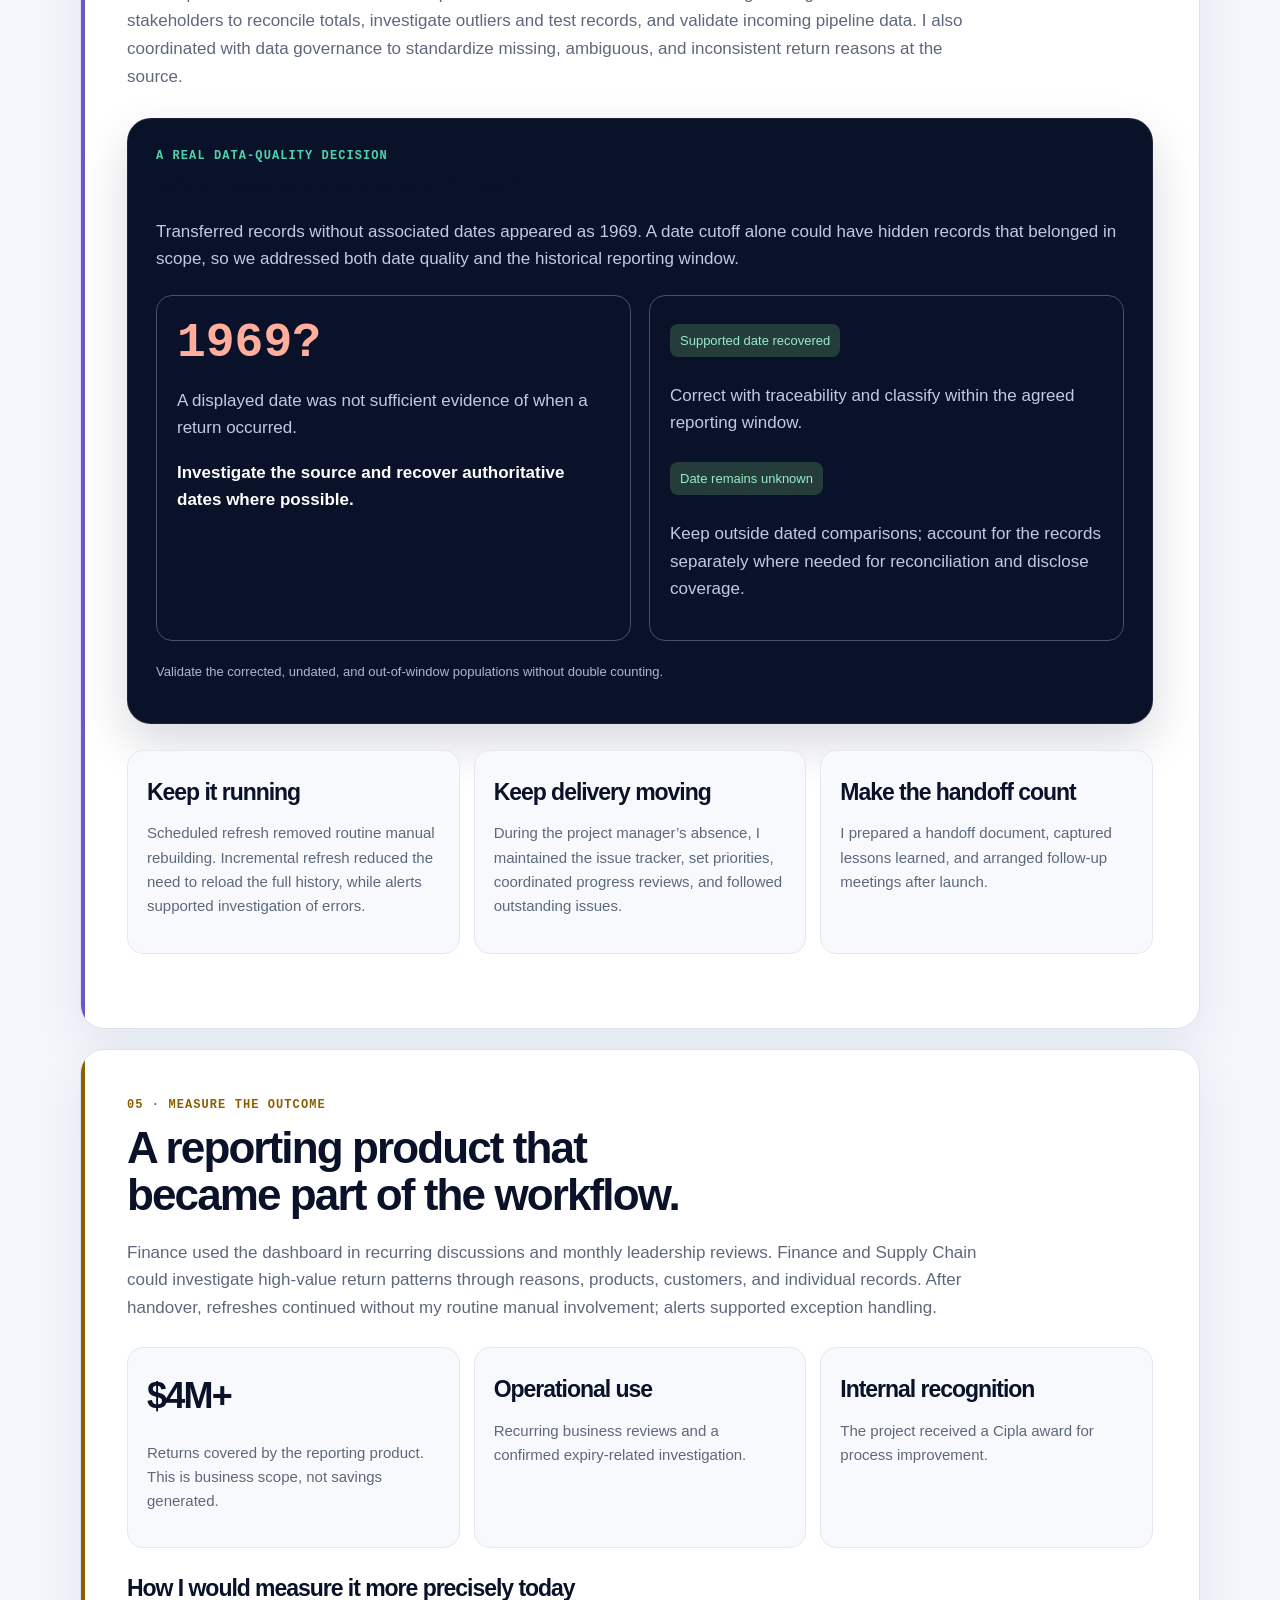
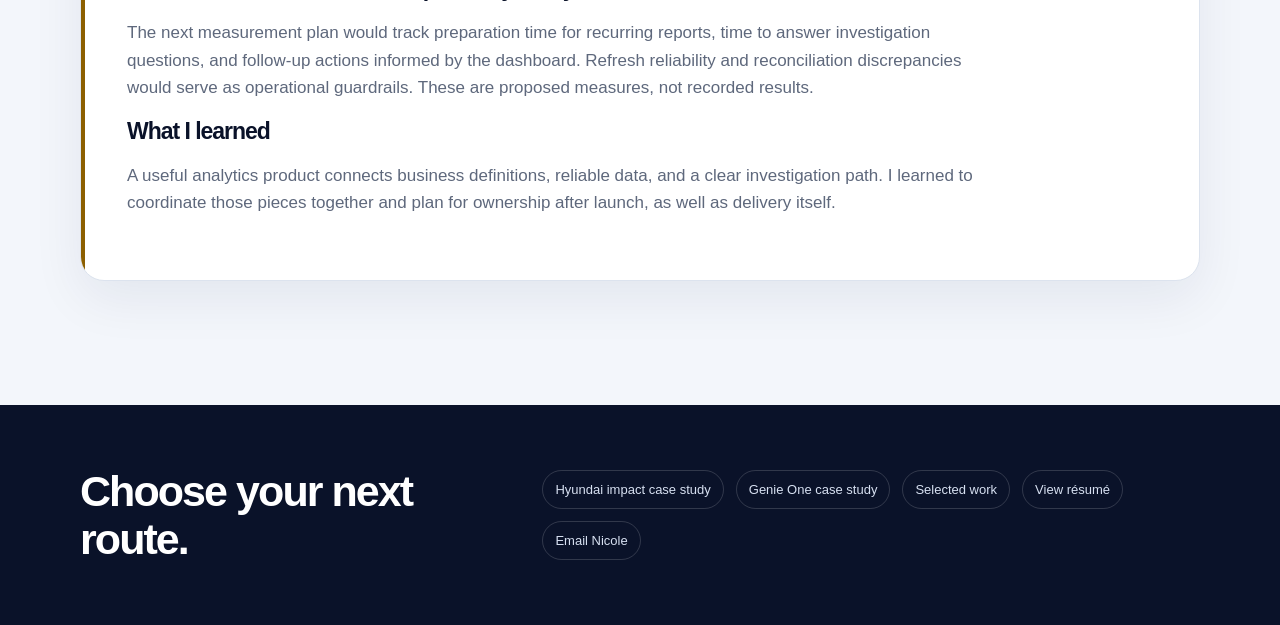
==== commit 3919f578: "Version shared case study styles" ====
--- a/cipla-returns.html
+++ b/cipla-returns.html
@@ -5,7 +5,7 @@
 <link rel="preconnect" href="https://fonts.googleapis.com"><link rel="preconnect" href="https://fonts.gstatic.com" crossorigin><link href="https://fonts.googleapis.com/css2?family=IBM+Plex+Mono:wght@500;600&amp;family=Instrument+Sans:wdth,wght@75..100,400..700&amp;display=swap" rel="stylesheet">
 <style>
 body{background:#eef2f9;font-family:"Instrument Sans",sans-serif}.site-nav{height:74px;padding:0 clamp(20px,5vw,72px);display:flex;align-items:center;justify-content:space-between;border-bottom:1px solid rgba(255,255,255,.12);background:var(--ink);color:white}.site-nav a{text-decoration:none;font-weight:700}.site-nav .brand{font-size:20px;letter-spacing:-.03em}.site-nav .brand span{color:var(--mint)}.site-nav .back{color:#c7d2ea;font-size:14px}.hero{background:var(--ink);color:white;padding:86px clamp(20px,5vw,72px) 64px}.hero-inner,.route-wrap,.content,.footer-inner{max-width:1120px;margin:auto}.hero .kicker{color:#8fb0ff;margin:0}.hero h1{font-size:clamp(48px,7vw,82px);letter-spacing:-.055em;line-height:.98;margin:20px 0 26px;max-width:950px}.hero .lead{color:#c3cbe0;max-width:830px;font-size:clamp(19px,2.2vw,24px)}.overview{margin-top:42px;padding:24px 0 0;border-top:1px solid rgba(255,255,255,.12);border-bottom:0}.overview p{color:#b9c4dd}.case-route{position:sticky;top:0;z-index:20;background:rgba(238,242,249,.96);border-top:1px solid var(--line);border-bottom:1px solid var(--line);padding:12px clamp(20px,5vw,72px);backdrop-filter:blur(12px)}.route-wrap{display:grid;grid-template-columns:repeat(5,1fr);gap:8px}.route-wrap a{text-decoration:none;color:#68738a;font-size:12px;font-weight:700;padding:9px 10px;border-radius:9px;text-align:center}.route-wrap a[aria-current="step"]{background:var(--ink);color:white}.route-wrap b{font-family:"IBM Plex Mono",monospace;color:var(--blue);margin-right:5px}.content{padding-top:38px;padding-bottom:100px}.block{scroll-margin-top:86px;background:white;border:1px solid var(--line);border-radius:24px;padding:clamp(24px,4vw,42px);margin-bottom:18px}.block>p{max-width:860px;color:var(--muted)}.block .kicker{font-family:"IBM Plex Mono",monospace}.block h2{font-size:clamp(30px,4vw,44px);margin:10px 0 22px}.block:last-child{border-bottom:1px solid var(--line)}footer.case-footer{background:var(--ink);color:white;padding:60px clamp(20px,5vw,72px)}.footer-inner{display:flex;justify-content:space-between;gap:30px;align-items:center}.footer-inner h2{font-size:clamp(28px,4vw,42px);letter-spacing:-.04em;margin:0}.footer-links{display:flex;gap:18px;flex-wrap:wrap}.footer-links a{color:#c7d2ea}@media(max-width:700px){.hero{padding-top:60px}.overview{grid-template-columns:1fr}.case-route{overflow-x:auto}.route-wrap{grid-template-columns:repeat(5,minmax(132px,1fr));width:max-content}.route-wrap a{text-align:left}.footer-inner{align-items:flex-start;flex-direction:column}.site-nav .back{font-size:13px}.block{padding:24px}.block>p{font-size:16px}}
-</style><link rel="stylesheet" href="case-study.css"></head><body class="case-study case-cipla"><a class="skip" href="#main">Skip to case study</a><nav class="site-nav" aria-label="Main"><a class="brand" href="index.html">nicole<span>.</span>dias/map</a><a class="back" href="index.html">View full portfolio</a></nav><header class="hero"><div class="hero-inner"><div class="kicker">Data Analyst · Cipla USA · June–August 2024</div><h1>Making $4M+ in returns easier to trust, investigate, and act on.</h1><p class="lead">I built a Power BI dashboard that helped Finance and Supply Chain investigate returns. With the project manager on leave for much of the project, I also coordinated delivery across business and Engineering, maintained the issue tracker, and organized progress reviews.</p><div class="badges"><span class="badge">$4M+ in returns covered</span><span class="badge">Used in Finance and leadership reviews</span><span class="badge award">Internal process-improvement award</span></div><div class="overview"><div><b>My contribution</b><p>Requirements, prototyping, dashboard development, reconciliation, automation, and project coordination.</p></div><div><b>The people using it</b><p>Finance, Supply Chain, and business stakeholders investigating return patterns.</p></div><div><b>The outcome</b><p>A shared reporting view, granular investigation, and automated refresh after handover.</p></div></div></div></header><div class="case-route" aria-label="Case study route"><div class="route-wrap"><a href="#stakes" aria-current="step"><b>01</b>Problem</a><a href="#ambition"><b>02</b>Ambition</a><a href="#bet"><b>03</b>First bet</a><a href="#real"><b>04</b>Make it real</a><a href="#outcome"><b>05</b>Outcome</a></div></div><main id="main" class="wrap content">
+</style><link rel="stylesheet" href="case-study.css?v=2"></head><body class="case-study case-cipla"><a class="skip" href="#main">Skip to case study</a><nav class="site-nav" aria-label="Main"><a class="brand" href="index.html">nicole<span>.</span>dias/map</a><a class="back" href="index.html">View full portfolio</a></nav><header class="hero"><div class="hero-inner"><div class="kicker">Data Analyst · Cipla USA · June–August 2024</div><h1>Making $4M+ in returns easier to trust, investigate, and act on.</h1><p class="lead">I built a Power BI dashboard that helped Finance and Supply Chain investigate returns. With the project manager on leave for much of the project, I also coordinated delivery across business and Engineering, maintained the issue tracker, and organized progress reviews.</p><div class="badges"><span class="badge">$4M+ in returns covered</span><span class="badge">Used in Finance and leadership reviews</span><span class="badge award">Internal process-improvement award</span></div><div class="overview"><div><b>My contribution</b><p>Requirements, prototyping, dashboard development, reconciliation, automation, and project coordination.</p></div><div><b>The people using it</b><p>Finance, Supply Chain, and business stakeholders investigating return patterns.</p></div><div><b>The outcome</b><p>A shared reporting view, granular investigation, and automated refresh after handover.</p></div></div></div></header><div class="case-route" aria-label="Case study route"><div class="route-wrap"><a href="#stakes" aria-current="step"><b>01</b>Problem</a><a href="#ambition"><b>02</b>Ambition</a><a href="#bet"><b>03</b>First bet</a><a href="#real"><b>04</b>Make it real</a><a href="#outcome"><b>05</b>Outcome</a></div></div><main id="main" class="wrap content">
 <section class="block" id="stakes"><div class="kicker">01 · Find the stakes</div><h2>Start with the decisions behind the report.</h2><p>Returns information came from multiple reports and required manual consolidation. Finance needed to understand the financial exposure; Supply Chain needed to investigate the patterns behind it. I started with their business questions and aligned the definitions of return value, quantity, and reporting dates.</p><div class="cards"><div class="card"><h3>How much?</h3><p>View dollars alongside units so financial exposure and volume can both inform priorities.</p></div><div class="card"><h3>What is driving it?</h3><p>Separate expiry, damage, shipping issues, overstock, and other return reasons.</p></div><div class="card"><h3>Where do we look?</h3><p>Narrow the concern to customers, medications, and underlying return records.</p></div></div></section>
 <section class="block" id="ambition"><div class="kicker">02 · Set the ambition</div><h2>Turn a financial signal into a focused investigation.</h2><p>The goal was a dependable view that users could explore during reviews. Summary metrics needed a clear path to the records behind them. One actual use involved an increase in return value: Finance traced it to expiry-related concentration in products and customers, and Supply Chain investigated inventory and ordering patterns.</p><div class="visual"><div class="kicker">Follow the investigation</div><h3>One concern. Four levels of clarity.</h3><p>Select a step to see how the question becomes more specific.</p><div class="stepnav" role="group" aria-label="Returns investigation"><button type="button" data-step="0" aria-pressed="true"><small>01 · SIGNAL</small>Return value rises</button><button type="button" data-step="1" aria-pressed="false"><small>02 · REASON</small>Find the driver</button><button type="button" data-step="2" aria-pressed="false"><small>03 · DETAIL</small>Narrow the pattern</button><button type="button" data-step="3" aria-pressed="false"><small>04 · FOLLOW-UP</small>Investigate together</button></div><div class="investigation" aria-live="polite"><div><h3 id="ititle">What changed?</h3><p id="icopy">Finance identifies an increase in return value and begins investigating the contributors.</p></div><div id="ivisual" class="illustration"></div></div><p class="caption">Reconstruction of a confirmed investigation workflow. Any numbers and customer/product labels shown here are illustrative, not Cipla records.</p></div>
 <div class="dash"><div class="dashhead"><div><div class="kicker">Explore the investigation workspace</div><h3>Returns, with a path to the “why.”</h3></div><span class="sampleflag">INTERACTIVE · SAMPLE DATA</span></div><p class="note">Redesigned portfolio demonstration inspired by the original Power BI report. All records and amounts below are synthetic. Aster Tablets, Willow Capsules, and Cedar Solution are fictional product names; the design is a new reconstruction.</p><div class="filters"><label>Return reason<select id="reason"><option value="All">All reasons</option><option>Expiry</option><option>Damage</option><option>Shipping</option><option>Overstock</option></select></label><label>Customer<select id="customer"><option value="All">All customers</option><option>Customer A</option><option>Customer B</option><option>Customer C</option></select></label><label>Reporting window<select id="period"><option value="All">Jan–Jun · Sample year</option><option value="Q1">Jan–Mar</option><option value="Q2">Apr–Jun</option></select></label><button id="reset" type="button">Reset view ↺</button></div><div class="metrics" aria-live="polite"><div class="metric"><span>Return value</span><strong id="dvalue"></strong><small>Financial exposure in this view</small></div><div class="metric"><span>Returned units</span><strong id="dunits"></strong><small>Volume alongside value</small></div><div class="metric"><span>Return records</span><strong id="drecords"></strong><small>Individual sample transactions</small></div><div class="metric"><span>Leading reason</span><strong id="dleading"></strong><small id="dshare"></small></div></div><div id="insight" class="insight" aria-live="polite"></div><div class="chartgrid"><div class="chartpanel"><h4>When did return value change?</h4><p>Monthly return value · USD · filtered sample records</p><div id="trend" class="trend"></div></div><div class="chartpanel"><h4>Which reasons carry the value?</h4><p>Click a reason to investigate it. Bar lengths compare value within this view.</p><div id="dbars"></div></div><div class="chartpanel"><h4>Where is product value concentrated?</h4><p>Top molecules / products · return value in USD</p><div id="products"></div></div><div class="chartpanel"><h4>Which customers need a closer look?</h4><p>Click a customer to narrow every chart and record.</p><div id="customers"></div></div></div><details class="records"><summary>Open the underlying records and status breakdown</summary><div id="statuses" class="statusline"></div><div class="table-scroll"><table><caption>Sample records matching the selected filters · carrier and status retained for follow-up</caption><thead><tr><th>Record</th><th>Month</th><th>Customer</th><th>Molecule / product</th><th>Reason</th><th>Carrier</th><th>Status</th><th>Value</th><th>Units</th></tr></thead><tbody id="rows"></tbody></table></div></details><p class="note">Try Expiry → Customer A → open the records. The original report also included dedicated molecule, year-comparison, and detail pages. This demonstration focuses on one investigation path.</p></div></section>
--- a/case-study.css
+++ b/case-study.css
@@ -189,18 +189,18 @@
   box-shadow: var(--case-shadow);
 }
 body.case-study .block::before { content: ""; position: absolute; inset: 0 auto 0 0; width: 4px; background: var(--route-blue); }
-body.case-study main > .block:nth-of-type(2)::before { background: var(--route-coral); }
-body.case-study main > .block:nth-of-type(3)::before { background: var(--route-green); }
-body.case-study main > .block:nth-of-type(4)::before { background: var(--route-purple); }
-body.case-study main > .block:nth-of-type(5)::before { background: var(--route-gold); }
-body.case-study main > .block:nth-of-type(2) .num,
-body.case-study main > .block:nth-of-type(2) > .kicker { color: var(--route-coral); }
-body.case-study main > .block:nth-of-type(3) .num,
-body.case-study main > .block:nth-of-type(3) > .kicker { color: #159a74; }
-body.case-study main > .block:nth-of-type(4) .num,
-body.case-study main > .block:nth-of-type(4) > .kicker { color: var(--route-purple); }
-body.case-study main > .block:nth-of-type(5) .num,
-body.case-study main > .block:nth-of-type(5) > .kicker { color: var(--route-gold); }
+body.case-study .content .block:nth-of-type(2)::before { background: var(--route-coral); }
+body.case-study .content .block:nth-of-type(3)::before { background: var(--route-green); }
+body.case-study .content .block:nth-of-type(4)::before { background: var(--route-purple); }
+body.case-study .content .block:nth-of-type(5)::before { background: var(--route-gold); }
+body.case-study .content .block:nth-of-type(2) .num,
+body.case-study .content .block:nth-of-type(2) > .kicker { color: var(--route-coral); }
+body.case-study .content .block:nth-of-type(3) .num,
+body.case-study .content .block:nth-of-type(3) > .kicker { color: var(--route-green); }
+body.case-study .content .block:nth-of-type(4) .num,
+body.case-study .content .block:nth-of-type(4) > .kicker { color: var(--route-purple); }
+body.case-study .content .block:nth-of-type(5) .num,
+body.case-study .content .block:nth-of-type(5) > .kicker { color: var(--route-gold); }
 body.case-study .block h2 {
   max-width: 850px;
   margin: 10px 0 20px;
